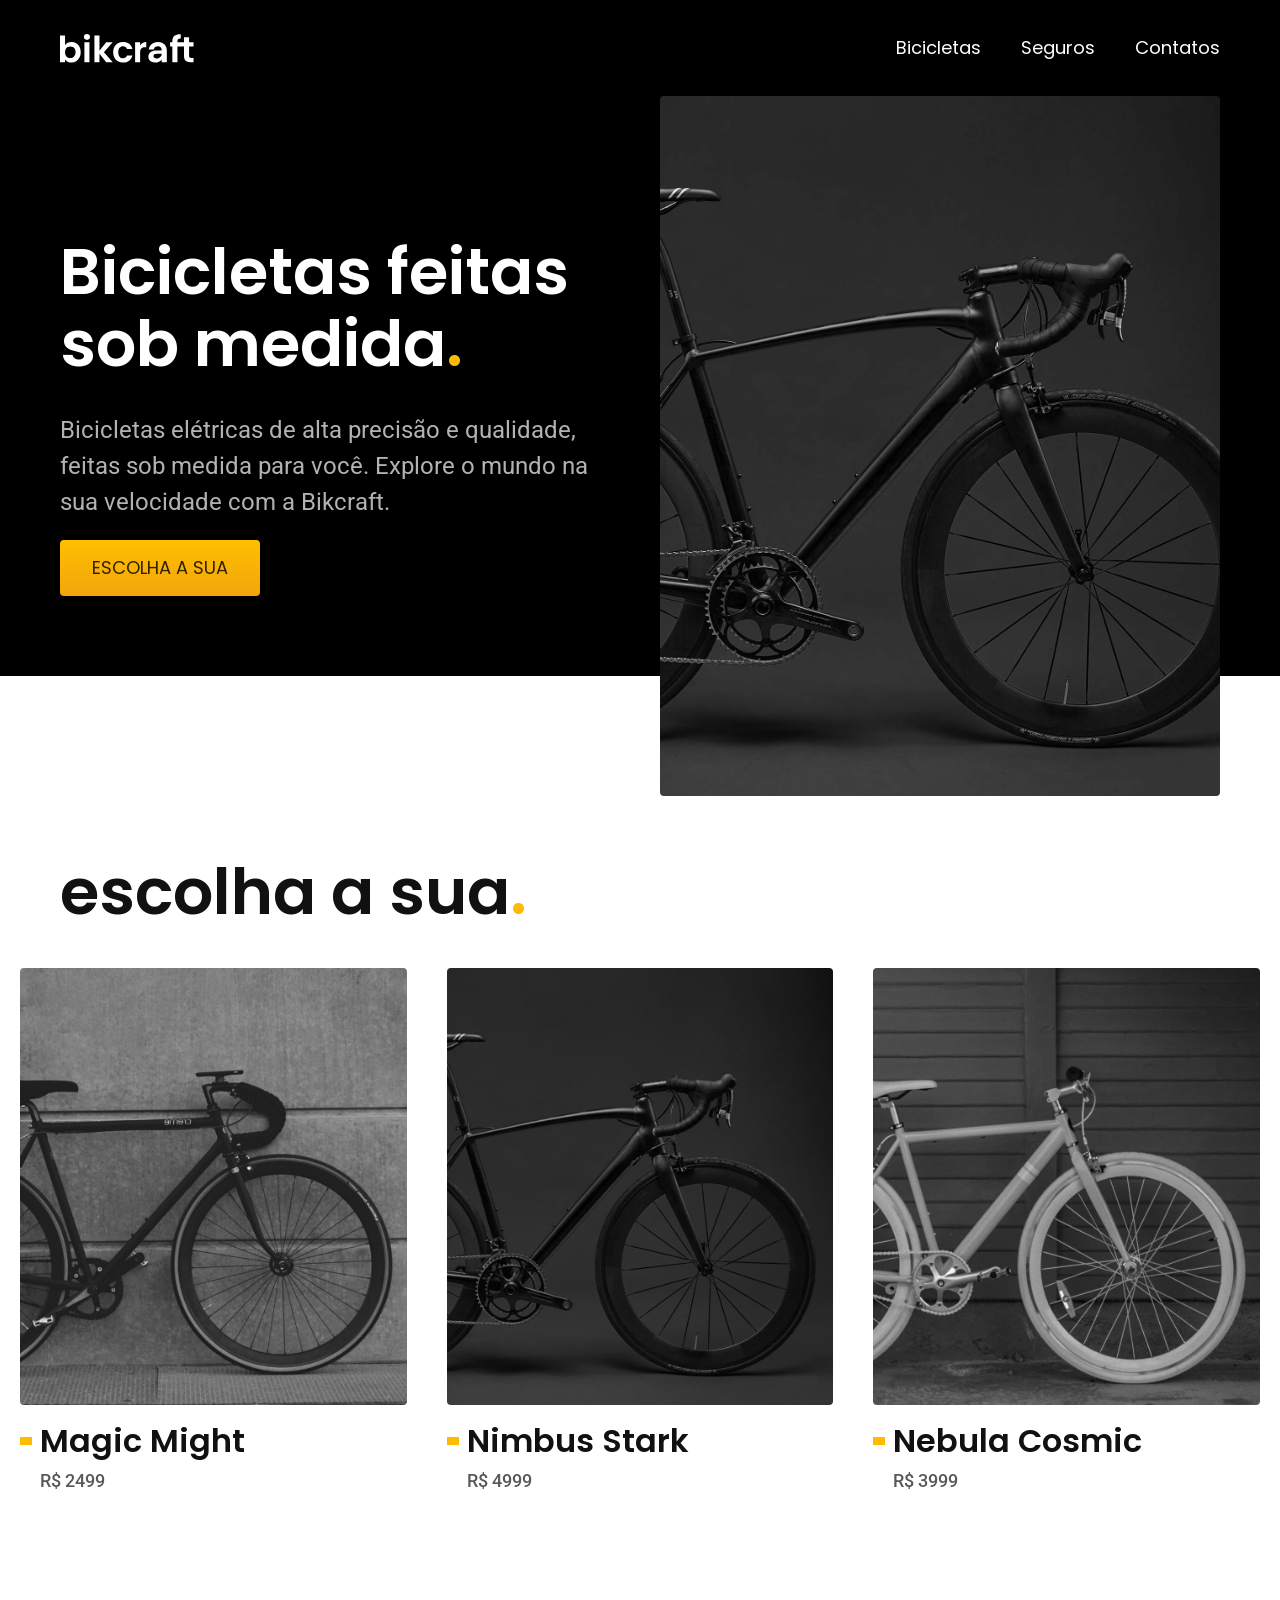
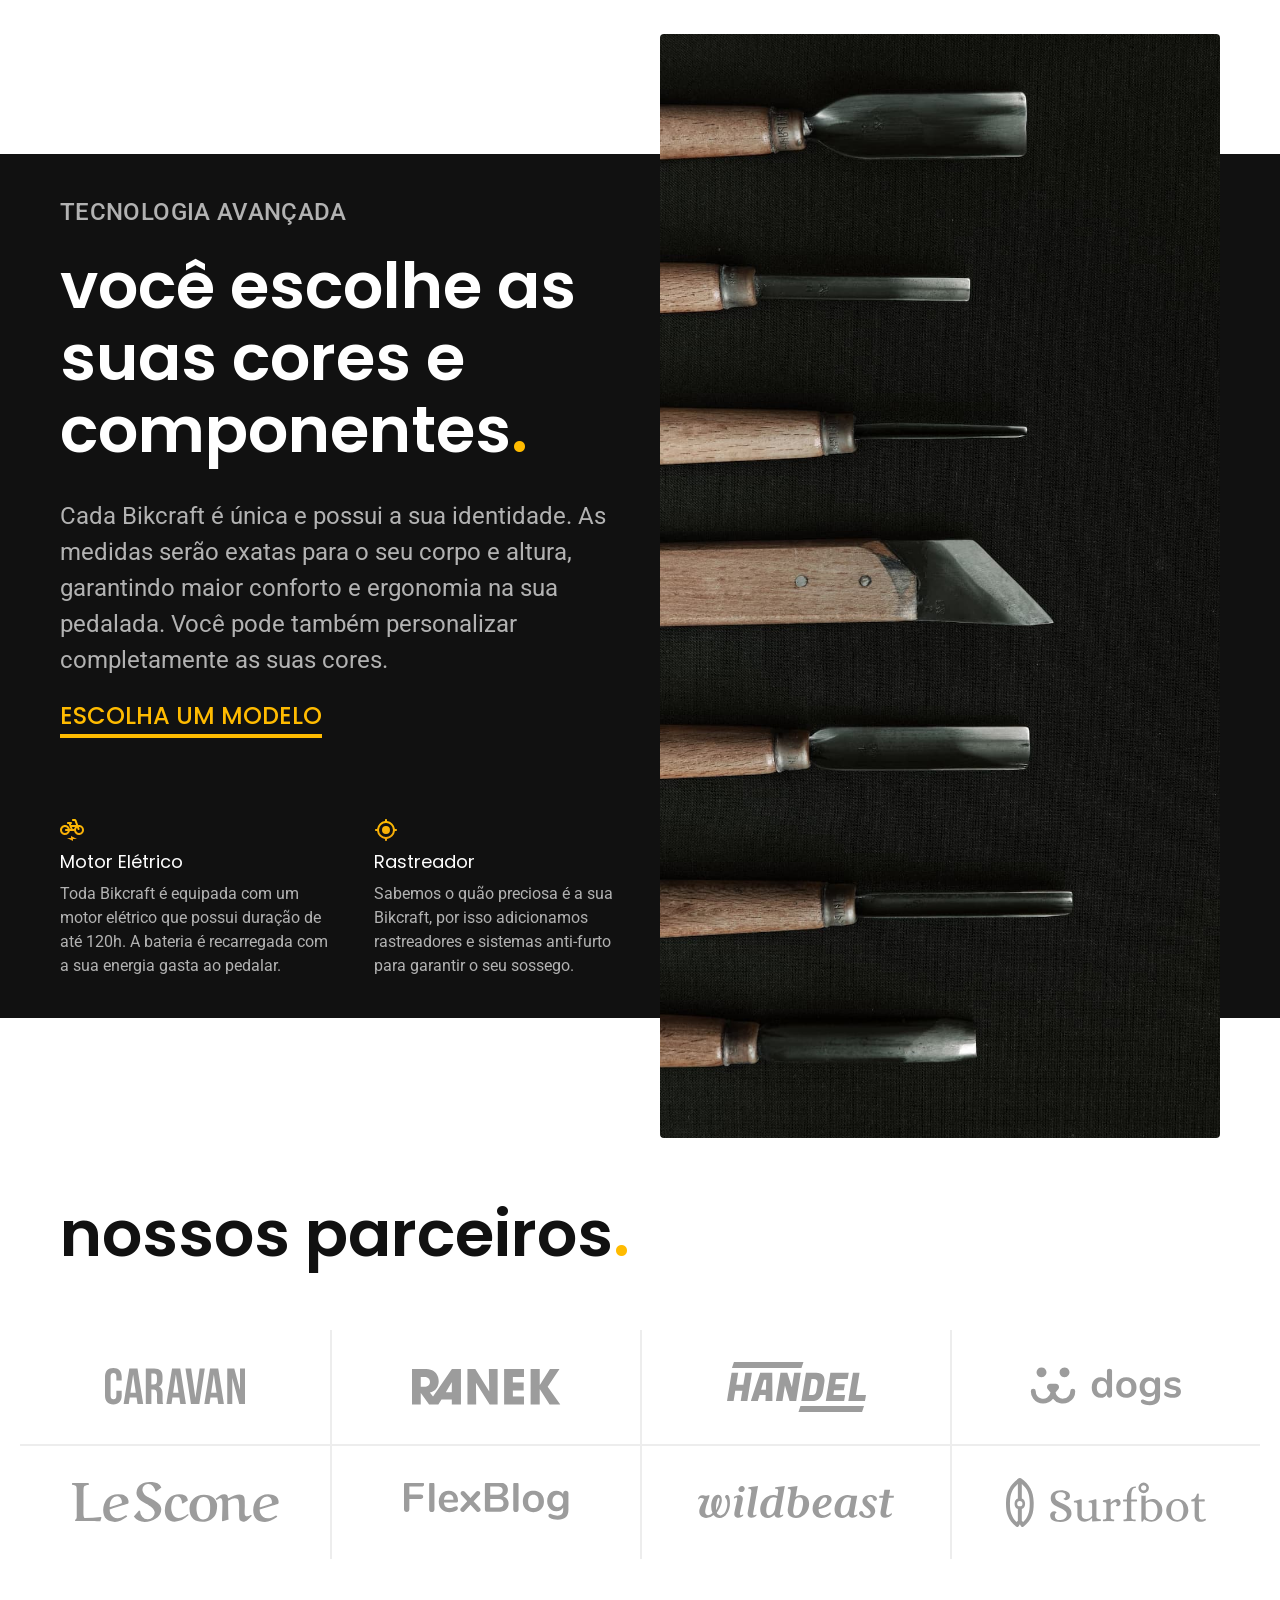
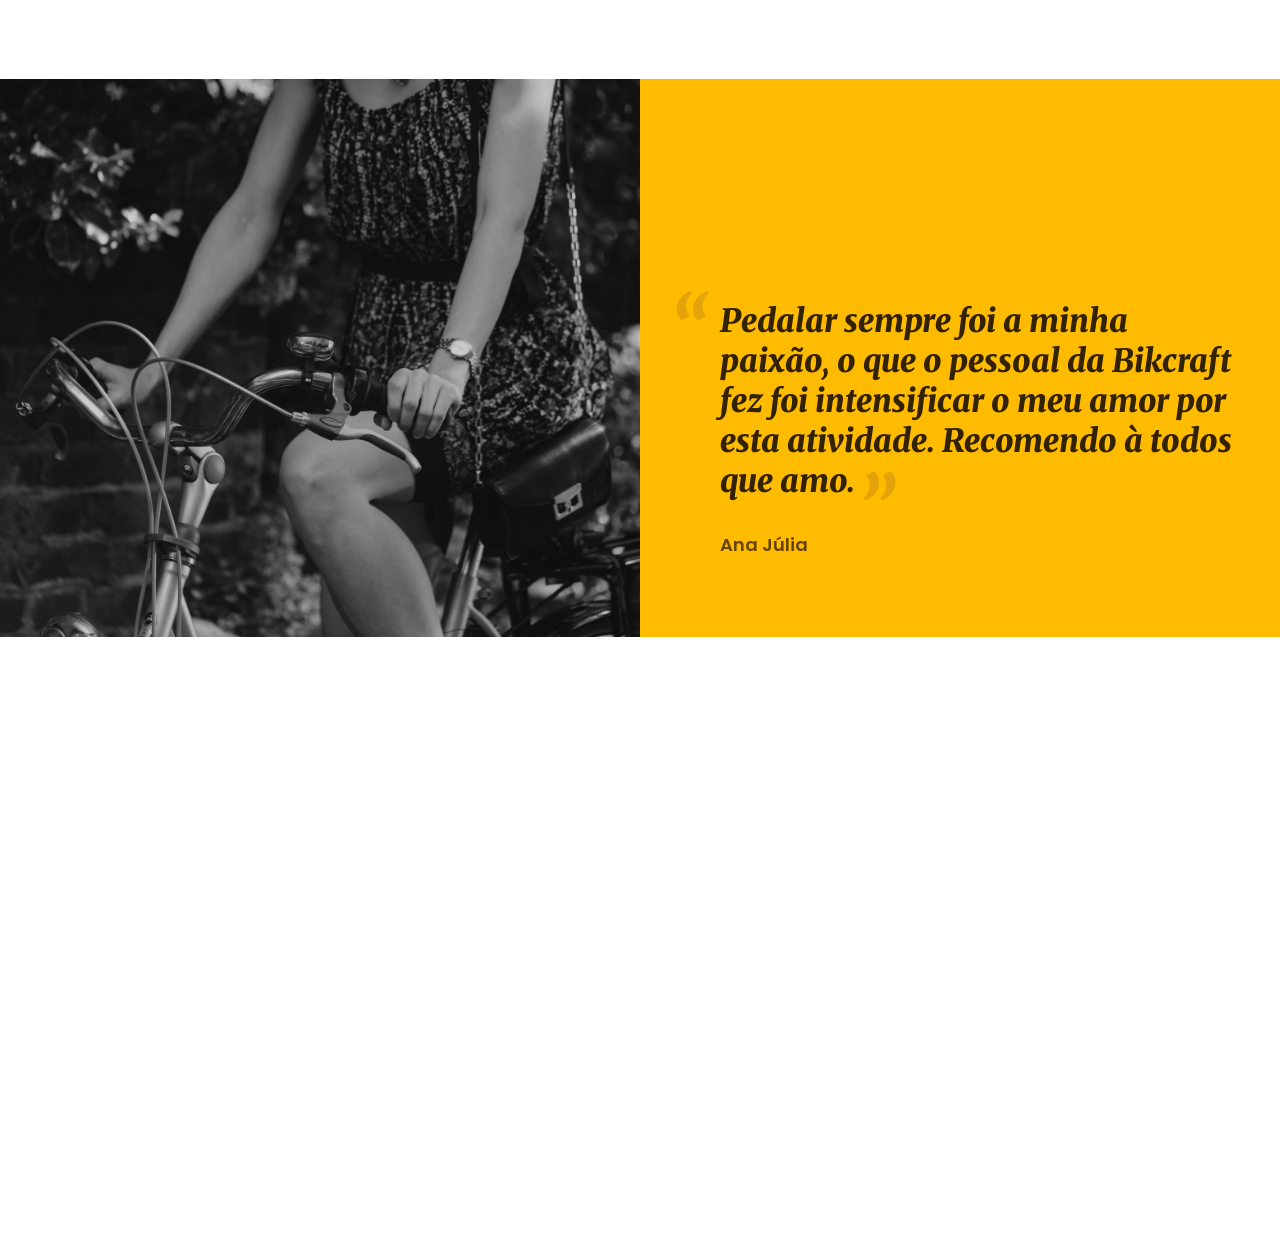
==== index.html @ 9d833759 "section-e-depoimento" ====
<!DOCTYPE html>
<html lang="pt-br">

<head>
  <meta charset="UTF-8">
  <meta name="viewport" content="width=device-width, initial-scale=1.0">

  <title>Bikcraft - Bicicletas Elétricas</title>
  <meta name="description" content="Bicicletas elétricas de alta precisão e qualidade, feitas sob medida para você. Explore o mundo na sua velocidade com a Bikcraft.">

  <link rel="stylesheet" href="./css/style.css">

  <link rel="preconnect" href="https://fonts.googleapis.com">
  <link rel="preconnect" href="https://fonts.gstatic.com" crossorigin>
  <link href="https://fonts.googleapis.com/css2?family=Merriweather:ital,wght@1,900&family=Poppins:wght@400;600&family=Roboto:ital,wdth,wght@0,75..100,100..900;1,75..100,100..900&display=swap" rel="stylesheet">
</head>

<body>
  <header class="header-bg">
    <div class="header container">
      <a href="./">
        <img src="./img/bikcraft.svg" alt="Bikcraft">
      </a>
      <nav aria-label="primaria">
        <ul class="header-menu font-1-m cor-0">
          <li><a href="./bicicletas.html">Bicicletas</a></li>
          <li><a href="./seguros.html">Seguros</a></li>
          <li><a href="./contato.html">Contatos</a></li>
        </ul>
      </nav>
    </div>
  </header>

  <main class="introducao-bg">
    <div class="introducao container">
      <div class="introducao-conteudo">
        <h1 class="font-1-xxl cor-0">Bicicletas feitas sob medida<span class="cor-p1">.</span></h1>
        <p class="font-2-l cor-5">Bicicletas elétricas de alta precisão e qualidade, feitas sob medida para você. Explore o mundo na sua velocidade com a Bikcraft.</p>
        <a class="botao" href="./bicicletas.html">Escolha a sua</a>
      </div>
      <div>
        <img src="./img/fotos/introducao.jpg" alt="Bicileta elétrica preta.">
      </div>
    </div>
  </main>

  <article class="bicicletas-lista">
    <h2 class="container font-1-xxl">escolha a sua<span class="cor-p1">.</span></h2>
    <ul>
      <li>
        <a href="./bicicletas/magic.html">
          <img src="./img/bicicletas/magic-home.jpg" alt="Bicicleta preta">
          <h3 class="font-1-xl">Magic Might</h3>
          <span class="font-2-m cor-8">R$ 2499</span>
        </a>
      </li>
      <li>
        <a href="./bicicletas/nimbus.html">
          <img src="./img/bicicletas/nimbus-home.jpg" alt="Bicicleta preta">
          <h3 class="font-1-xl">Nimbus Stark</h3>
          <span class="font-2-m cor-8">R$ 4999</span>
        </a>
      </li>
      <li>
        <a href="./bicicletas/nubula.html">
          <img src="./img/bicicletas/nebula-home.jpg" alt="Bicicleta branca">
          <h3 class="font-1-xl">Nebula Cosmic</h3>
          <span class="font-2-m cor-8">R$ 3999</span>
        </a>
      </li>
    </ul>
  </article>

  <article class="tecnologia-bg">
    <div class="tecnologia container">
      <div class="tecnologia-conteudo">
        <span class="font-2-l-b cor-5">Tecnologia Avançada</span>
        <h2 class="font-1-xxl cor-0">você escolhe as suas cores e componentes<span class="cor-p1">.</span></h2>
        <p class="font-2-l cor-5">Cada Bikcraft é única e possui a sua identidade. As medidas serão exatas para o seu corpo e altura, garantindo maior conforto e ergonomia na sua pedalada. Você pode também personalizar completamente as suas cores.</p>
        <a class="link" href="./bicicletas.html">Escolha um modelo</a>
        <div class="tecnologia-vantagens">
          <div>
            <img src="./img/icones/eletrica.svg" alt="">
            <h3 class="font-1-m cor-0">Motor Elétrico</h3>
            <p class="font-2-s cor-5">Toda Bikcraft é equipada com um motor elétrico que possui duração de até 120h. A bateria é recarregada com a sua energia gasta ao pedalar.</p>
          </div>
          <div>
            <img src="./img/icones/rastreador.svg" alt="">
            <h3 class="font-1-m cor-0">Rastreador</h3>
            <p class="font-2-s cor-5">Sabemos o quão preciosa é a sua Bikcraft, por isso adicionamos rastreadores e sistemas anti-furto para garantir o seu sossego.</p>
          </div>
        </div>
      </div>
      <div class="tecnologia-imagem">
        <img src="./img/fotos/tecnologia.jpg" alt="">
      </div>
    </div>
  </article>

  <section class="parceiros" aria-label="Nossos Parceiros">
    <h2 class="container font-1-xxl">nossos parceiros<span class="cor-p1">.</span></h2>
    <ul>
      <li><img src="./img/parceiros/caravan.svg" alt="caravan"></li>
      <li><img src="./img/parceiros/ranek.svg" alt="ranek"></li>
      <li><img src="./img/parceiros/handel.svg" alt="handel.svg"></li>
      <li><img src="./img/parceiros/dogs.svg" alt="dogs.svg"></li>
      <li><img src="./img/parceiros/lescone.svg" alt="lescone.svg"></li>
      <li><img src="./img/parceiros/flexblog.svg" alt="flexblog.svg"></li>
      <li><img src="./img/parceiros/wildbeast.svg" alt="wildbeast.svg"></li>
      <li><img src="./img/parceiros/surfbot.svg" alt="surfbot.svg"></li>
    </ul>
  </section>

  <section class="depoimento" aria-label="Depoimento">
    <div>
      <img src="./img/fotos/depoimento.jpg" alt="Pessoa pedalando uma bicicleta Bikcraft">
    </div>
    <div class="depoimento-conteudo">
      <blockquote class="font-1-xl cor-p5">
        <p>Pedalar sempre foi a minha paixão, o que o pessoal da Bikcraft fez foi intensificar o meu amor por esta atividade. Recomendo à todos que amo.</p>
      </blockquote>
      <span class="font-1-m-b cor-p4">Ana Júlia</span>
    </div>
  </section>
</body>

</html>
---- css/style.css ----
@import "./global/global.css";
@import "./utilidades/tipografia.css";
@import "./utilidades/cores.css";

@import "./global/header.css";

/* Utilidades */
@import "./utilidades/componentes.css";

/* Home */
@import "./home/introducao.css";
@import "./home/tecnologia.css";
@import "./home/parceiros.css";
@import "./home/depoimentos.css";

/* Bicicletas */
@import "./bicicletas/bicicletas-lista.css";
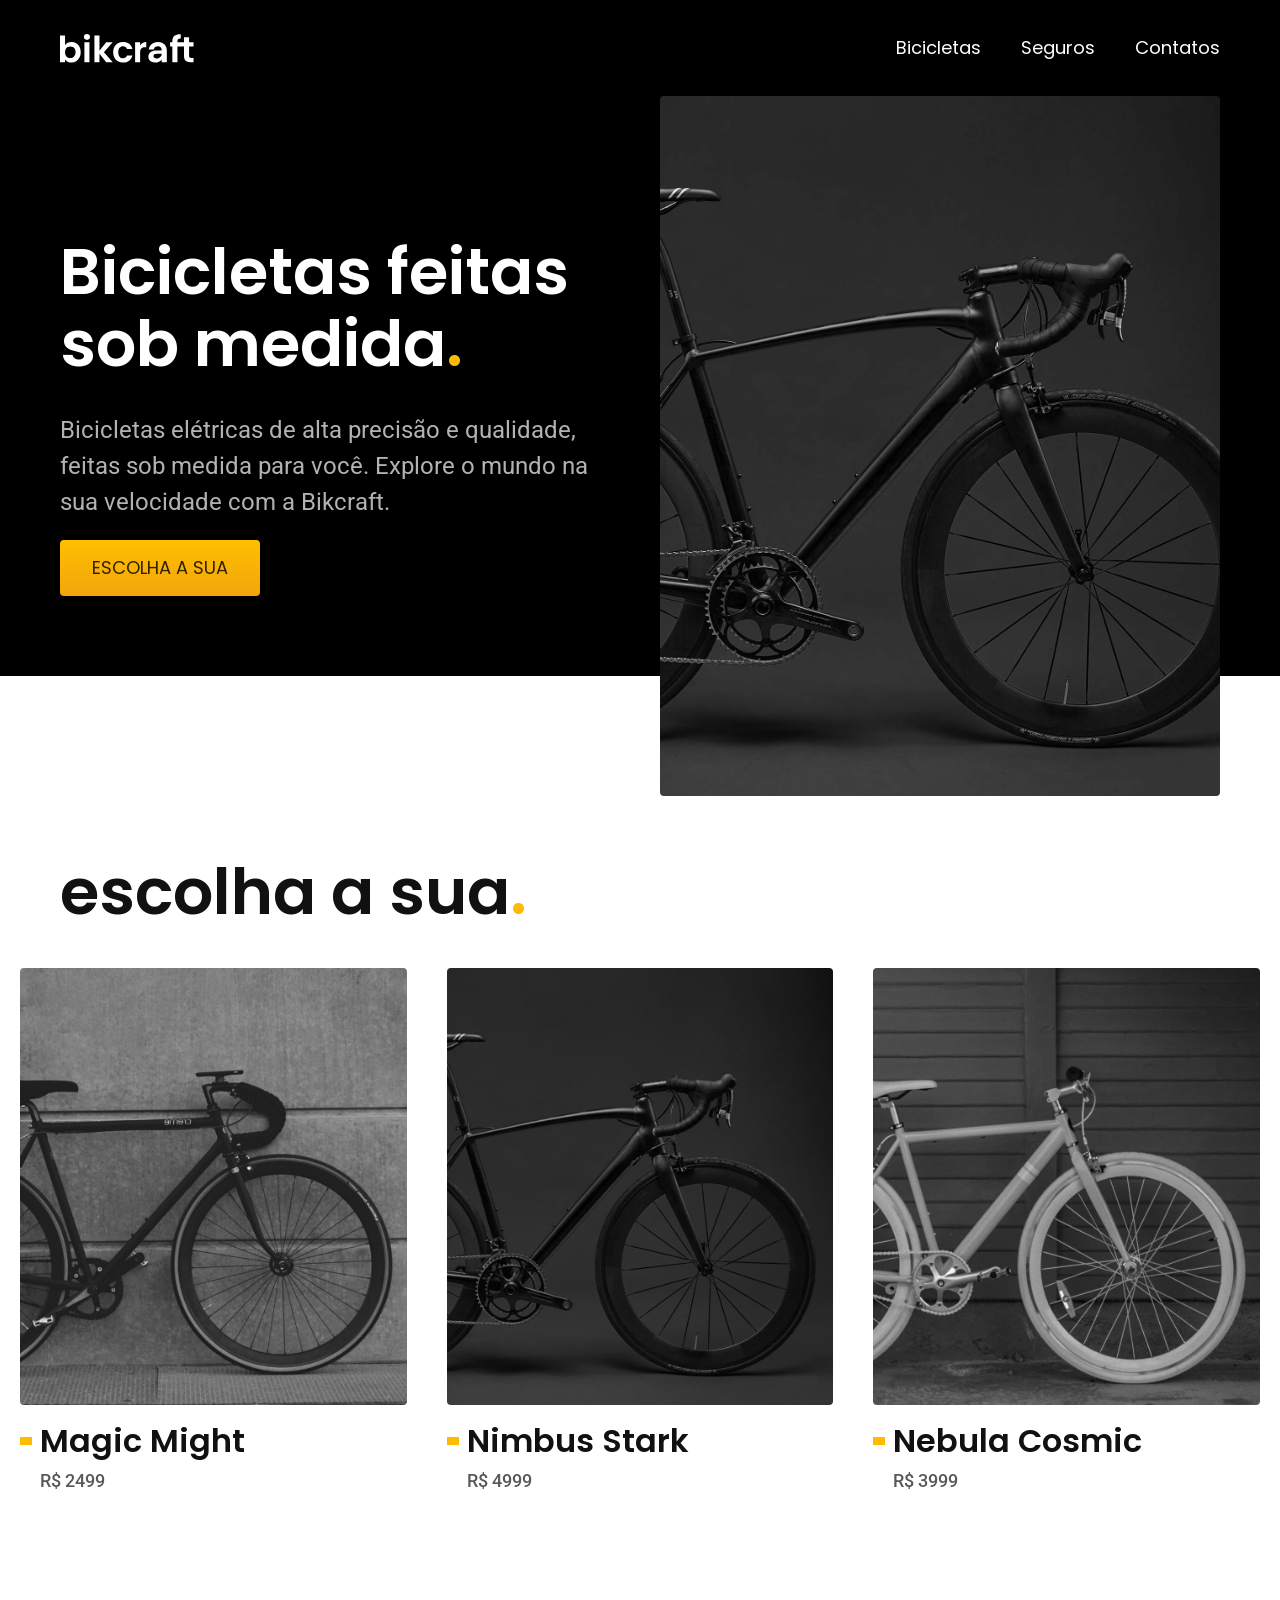
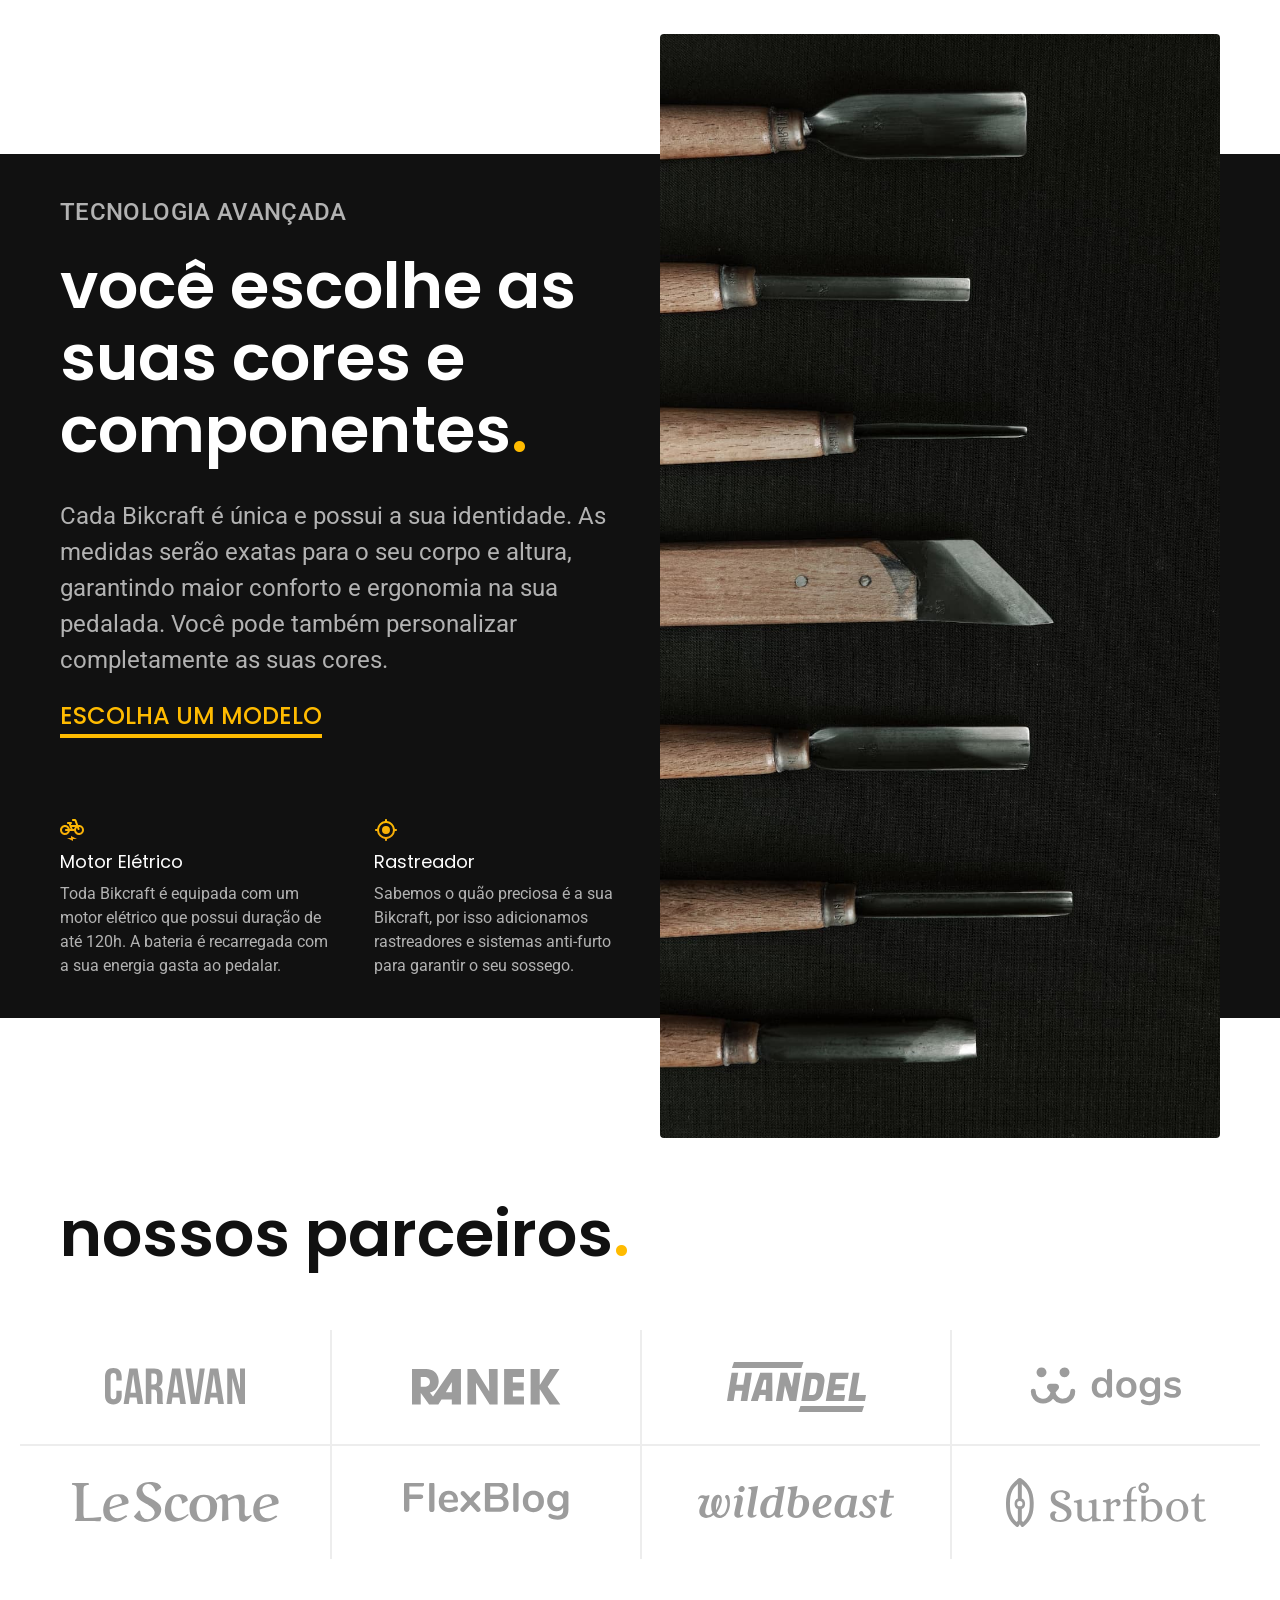
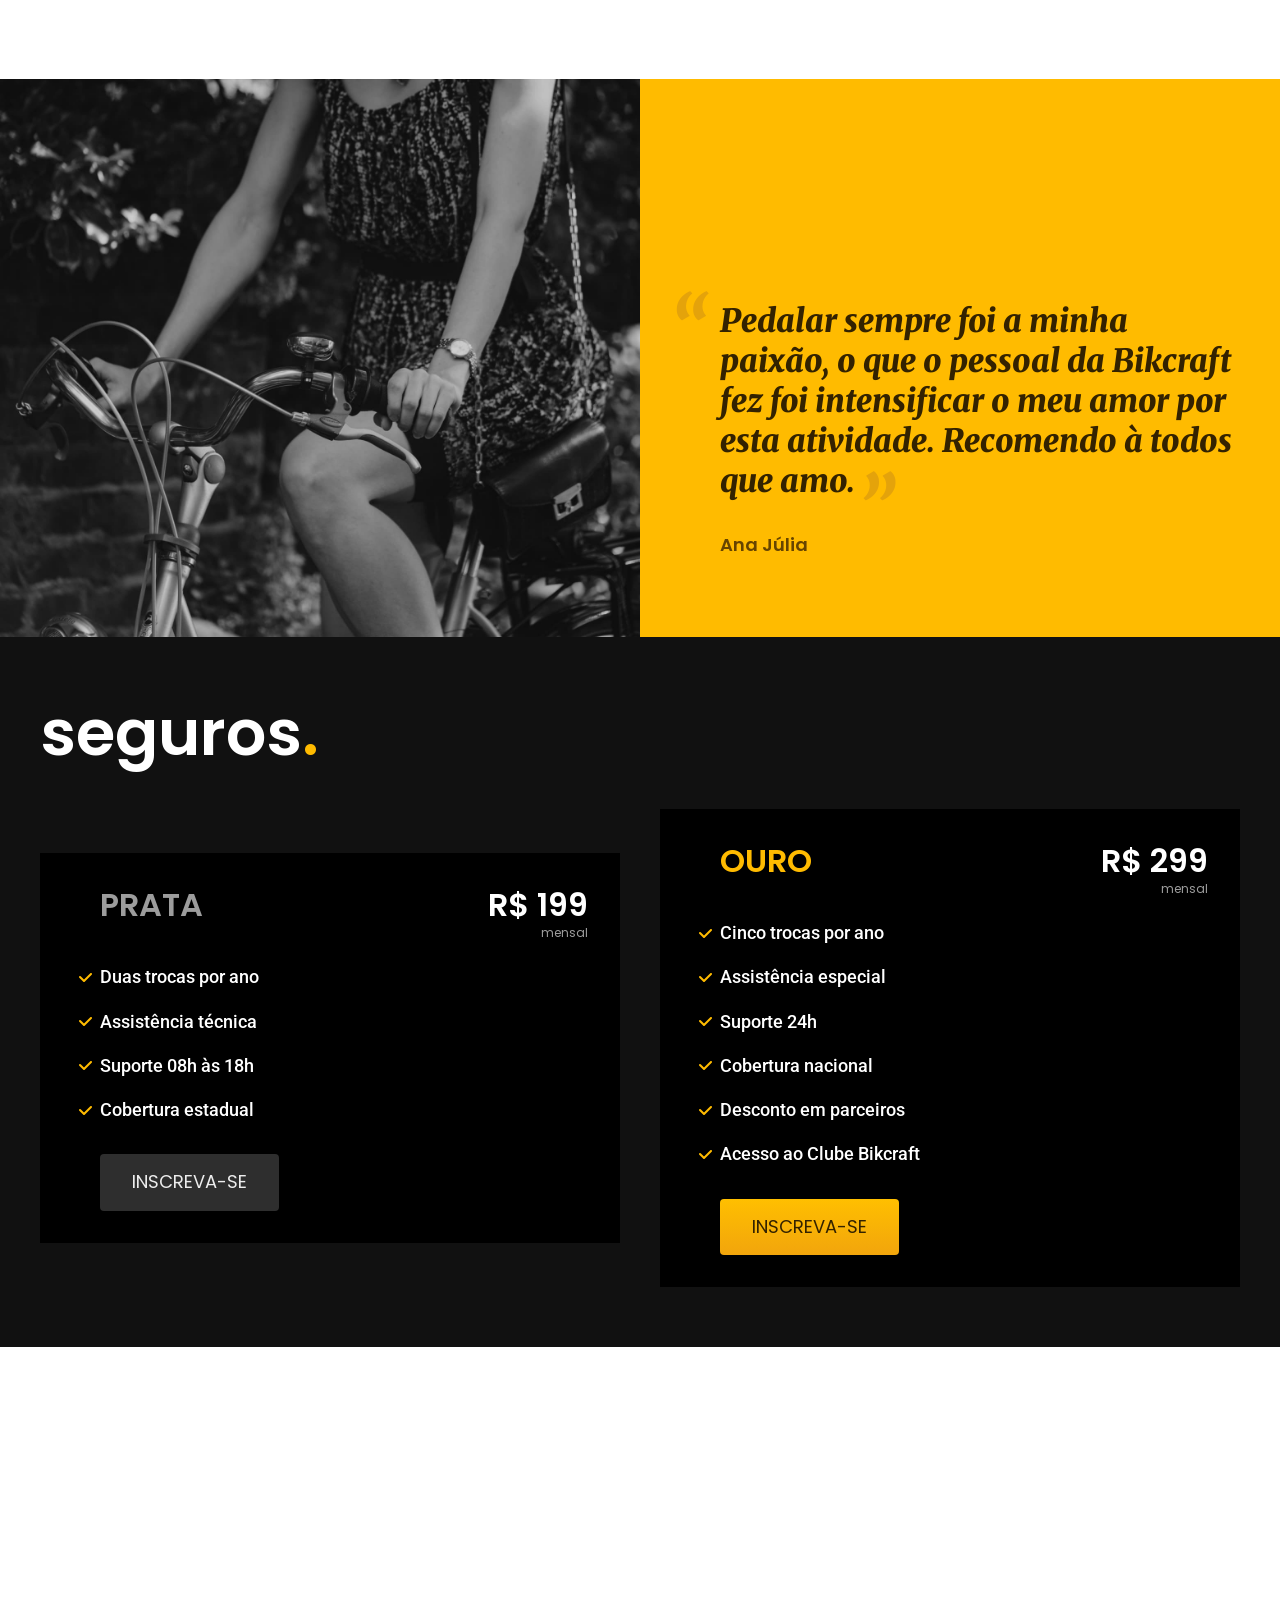
==== commit 914f1a7b: "article-e-seguros" ====
--- a/index.html
+++ b/index.html
@@ -122,6 +122,37 @@
       <span class="font-1-m-b cor-p4">Ana Júlia</span>
     </div>
   </section>
+
+  <article class="seguros-bg">
+    <div class="seguros container">
+      <h2 class="font-1-xxl cor-0">seguros<span class="cor-p1">.</span></h2>
+      <div class="seguros-item">
+        <h3 class="font-1-xl cor-6">PRATA</h3>
+        <span class="font-1-xl cor-0">R$ 199 <span class="font-1-xs cor-6">mensal</span></span>
+        <ul class="font-2-m cor-0">
+          <li>Duas trocas por ano</li>
+          <li>Assistência técnica</li>
+          <li>Suporte 08h às 18h</li>
+          <li>Cobertura estadual</li>
+        </ul>
+        <a class="botao secundario" href="./orcamento.html">Inscreva-se</a>
+      </div>
+
+      <div class="seguros-item">
+        <h3 class="font-1-xl cor-p1">OURO</h3>
+        <span class="font-1-xl cor-0">R$ 299 <span class="font-1-xs cor-6">mensal</span></span>
+        <ul class="font-2-m cor-0">
+          <li>Cinco trocas por ano</li>
+          <li>Assistência especial</li>
+          <li>Suporte 24h</li>
+          <li>Cobertura nacional</li>
+          <li>Desconto em parceiros</li>
+          <li>Acesso ao Clube Bikcraft</li>
+        </ul>
+        <a class="botao" href="./orcamento.html">Inscreva-se</a>
+      </div>
+    </div>
+  </article>
 </body>
 
 </html>
--- a/css/style.css
+++ b/css/style.css
@@ -15,3 +15,6 @@
 
 /* Bicicletas */
 @import "./bicicletas/bicicletas-lista.css";
+
+/* Seguros */
+@import "./seguros/seguros.css";
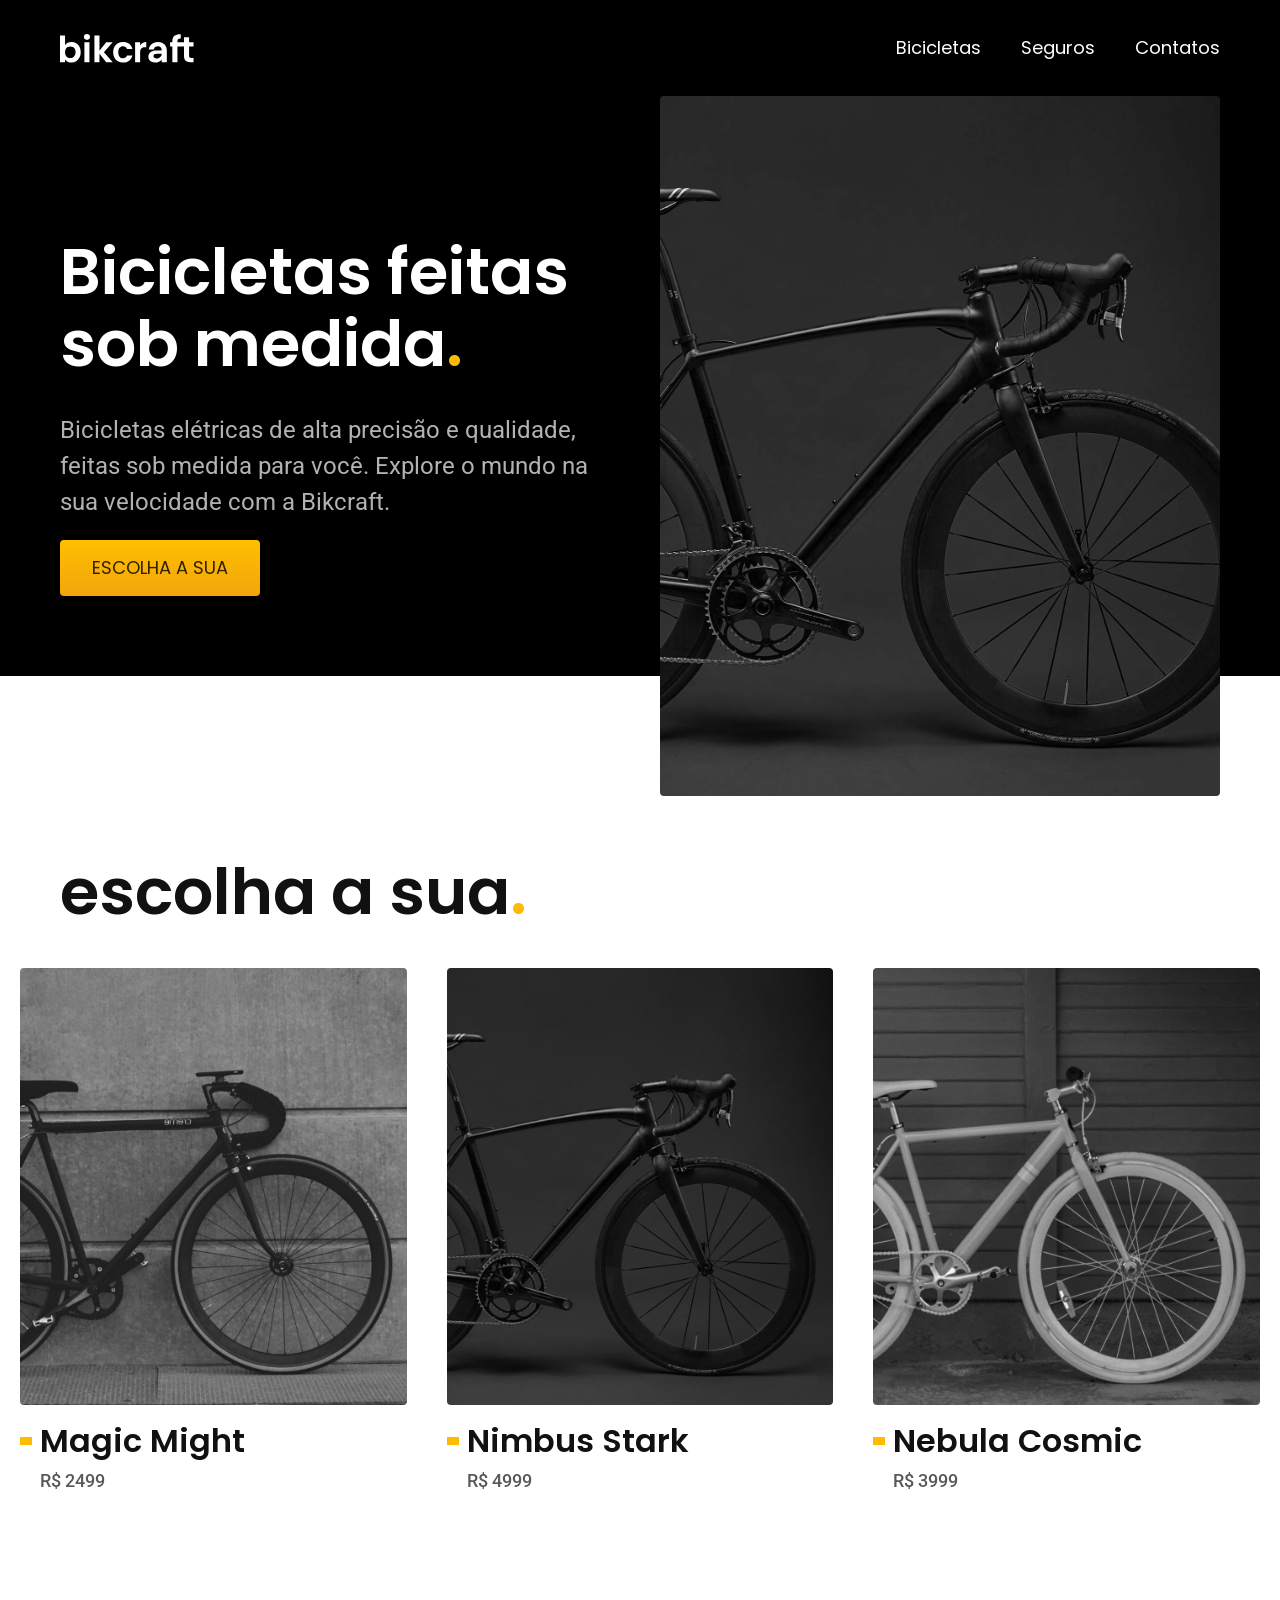
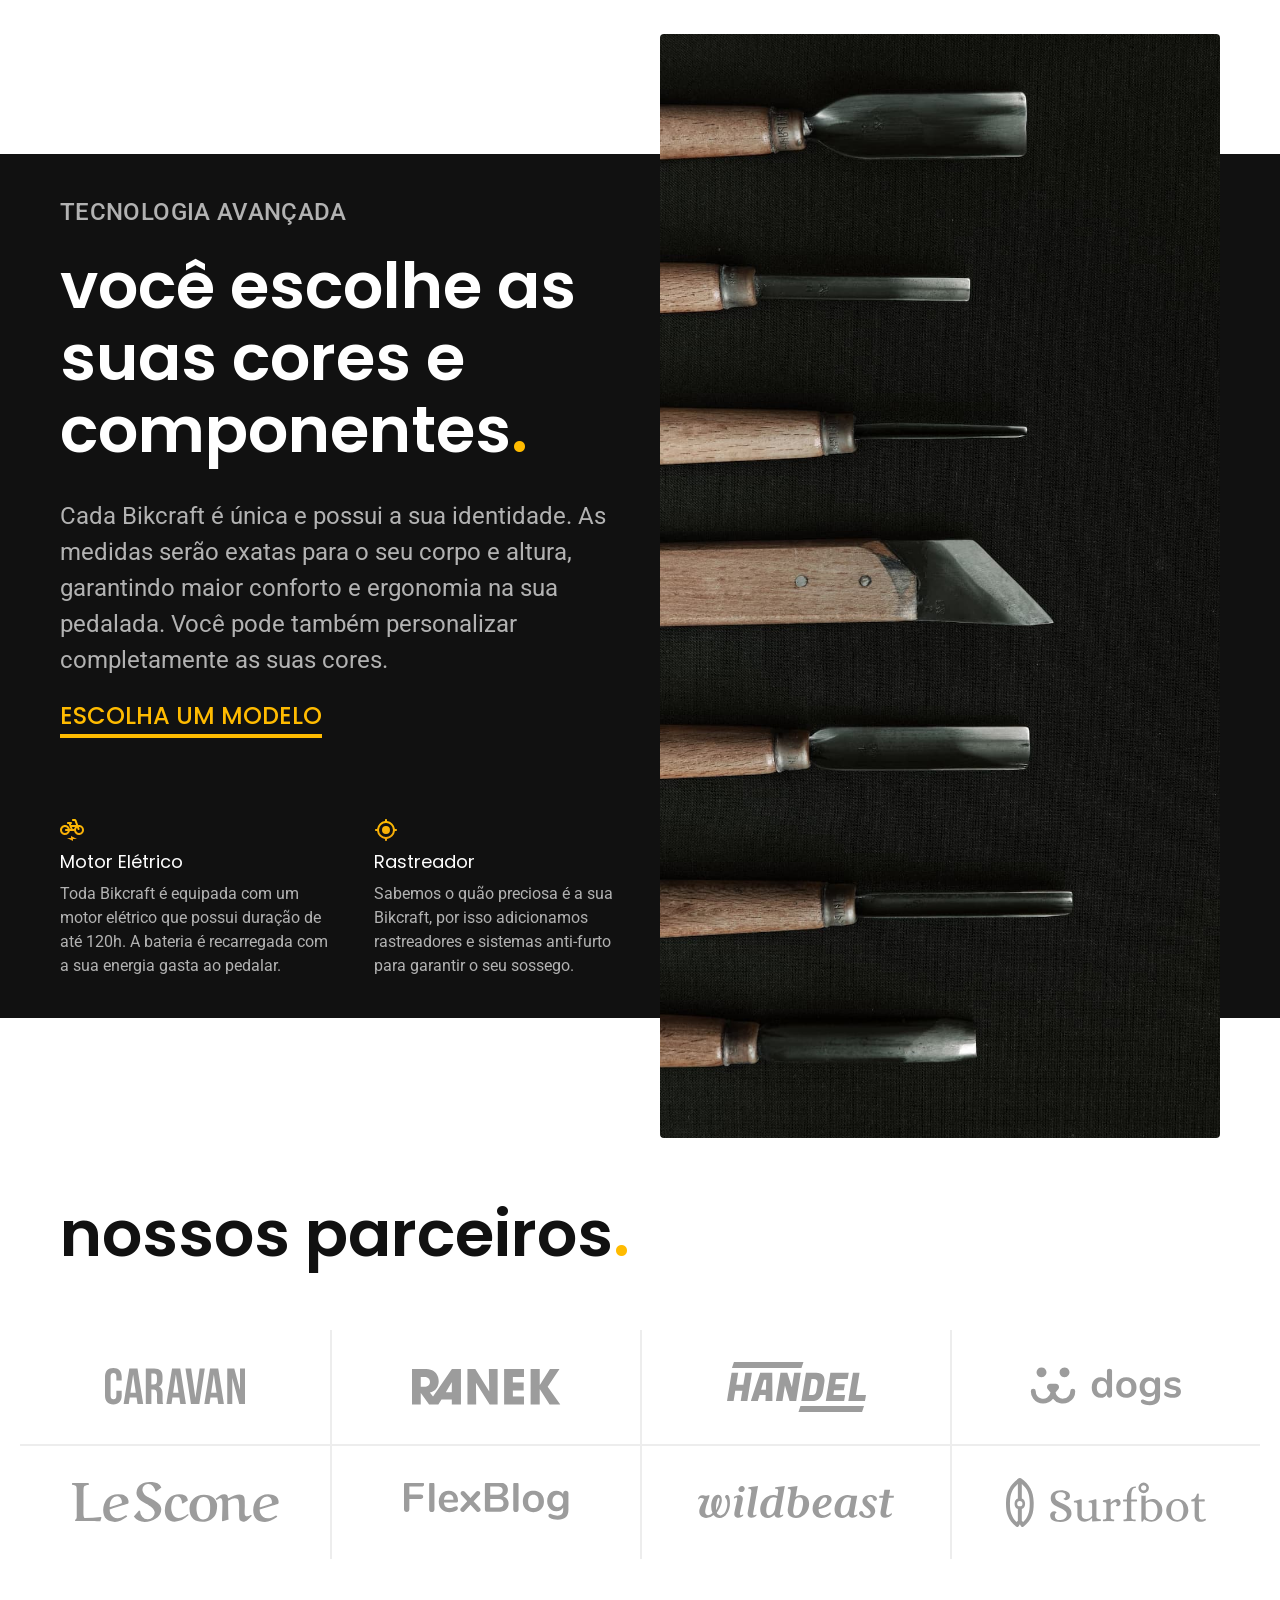
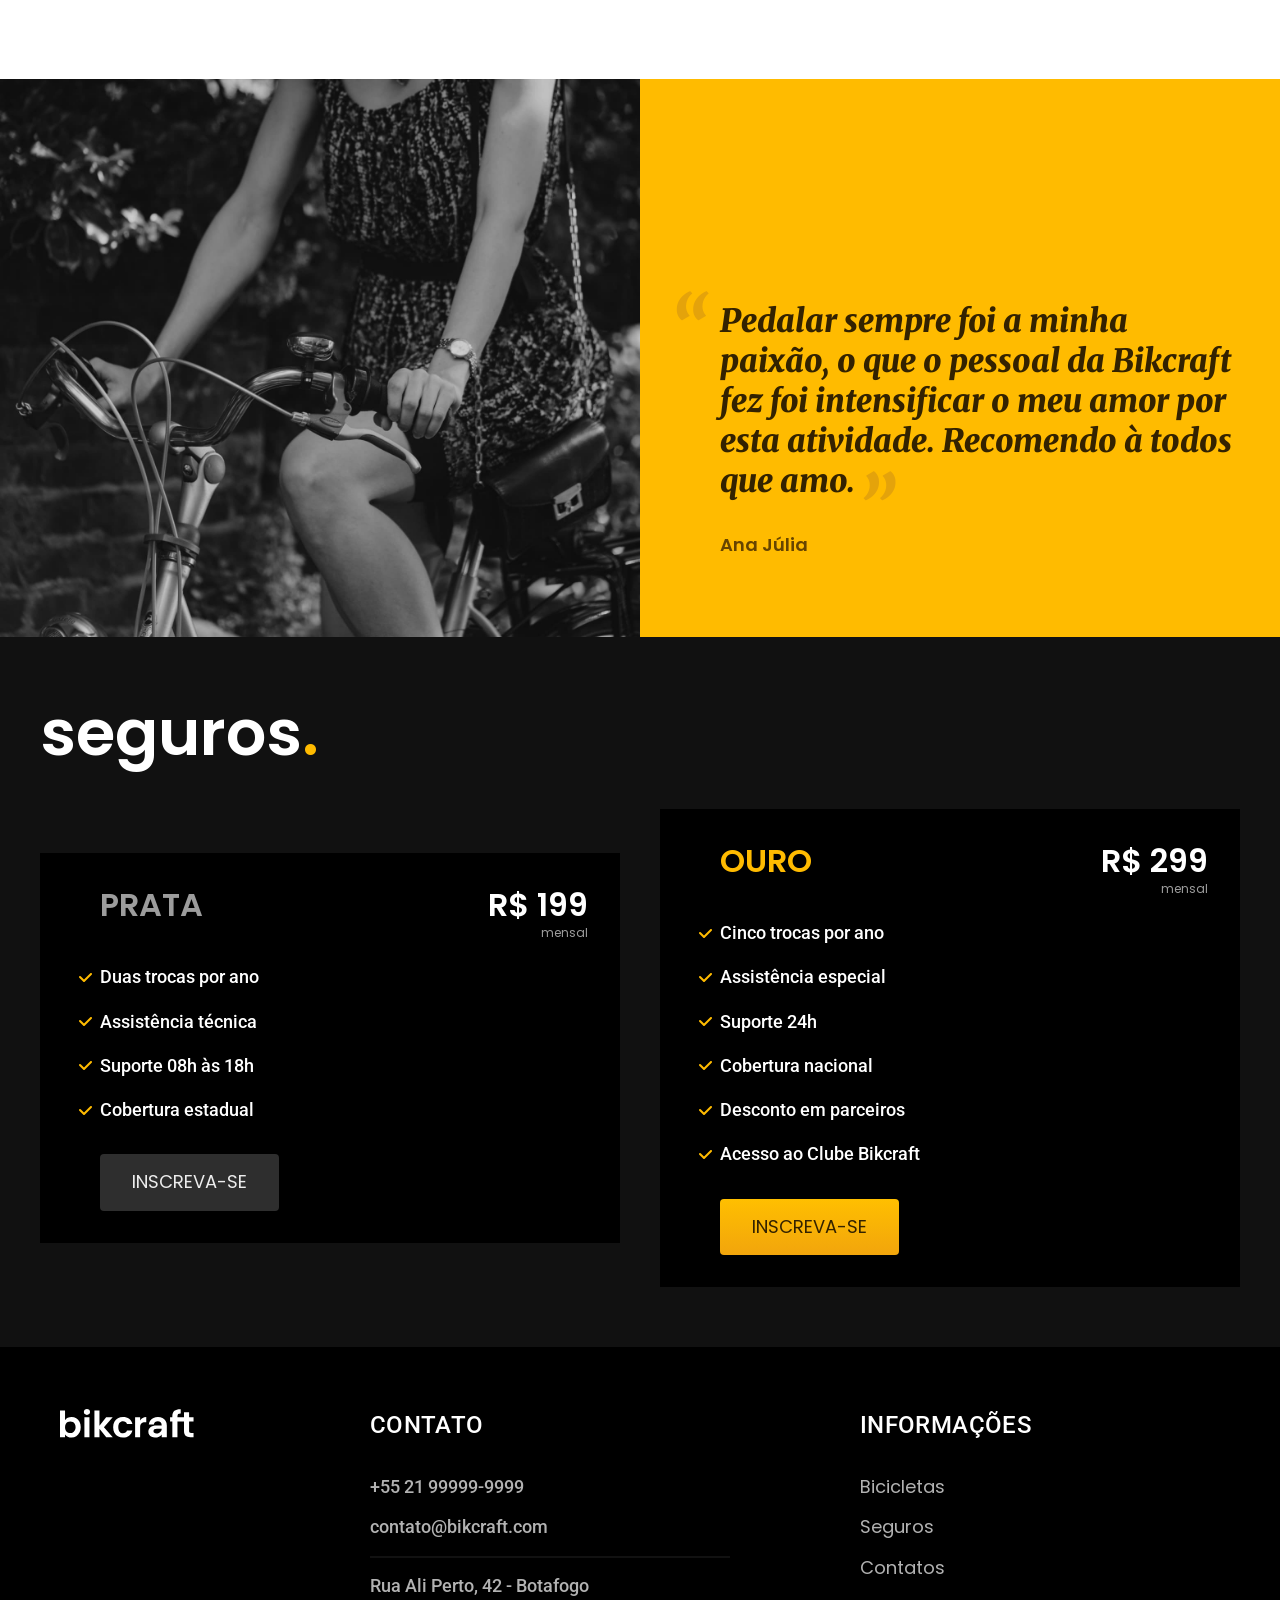
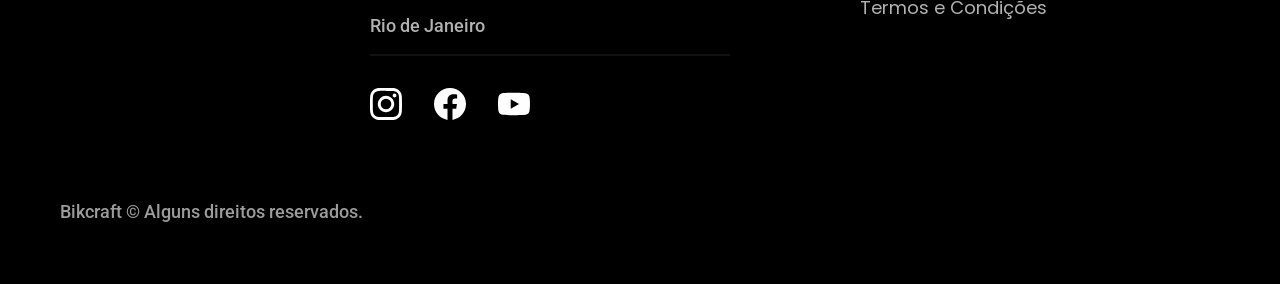
==== commit 2d712eff: "footer" ====
--- a/index.html
+++ b/index.html
@@ -153,6 +153,44 @@
       </div>
     </div>
   </article>
+
+  <footer class="footer-bg">
+    <div class="footer container">
+      <img src="./img/bikcraft.svg" alt="Bikcraft">
+      <div class="footer-contato">
+        <h3 class="font-2-l-b cor-0">Contato</h3>
+        <ul class="font-2-m cor-5">
+          <li><a href="tel:+5521999999999">+55 21 99999-9999</a></li>
+          <li><a href="mailto:contato@bikcraft.com">contato@bikcraft.com</a></li>
+          <li>Rua Ali Perto, 42 - Botafogo</li>
+          <li>Rio de Janeiro</li>
+        </ul>
+        <div class="footer-redes">
+          <a href="./">
+            <img src="./img/redes/instagram.svg" alt="Instagram">
+          </a>
+          <a href="./">
+            <img src="./img/redes/facebook.svg" alt="Facebook">
+          </a>
+          <a href="./">
+            <img src="./img/redes/youtube.svg" alt="Youtube">
+          </a>
+        </div>
+      </div>
+      <div class="footer-informacoes">
+        <h3 class="font-2-l-b cor-0">Informações</h3>
+        <nav>
+          <ul class="font-1-m cor-5">
+            <li><a href="./bicicletas.html">Bicicletas</a></li>
+            <li><a href="./seguros.html">Seguros</a></li>
+            <li><a href="./contato.html">Contatos</a></li>
+            <li><a href="./termos.html">Termos e Condições</a></li>
+          </ul>
+        </nav>
+      </div>
+      <p class="footer-copy font-2-m cor-6">Bikcraft © Alguns direitos reservados.</p>
+    </div>
+  </footer>
 </body>
 
 </html>
--- a/css/style.css
+++ b/css/style.css
@@ -3,6 +3,7 @@
 @import "./utilidades/cores.css";
 
 @import "./global/header.css";
+@import "./global/footer.css";
 
 /* Utilidades */
 @import "./utilidades/componentes.css";
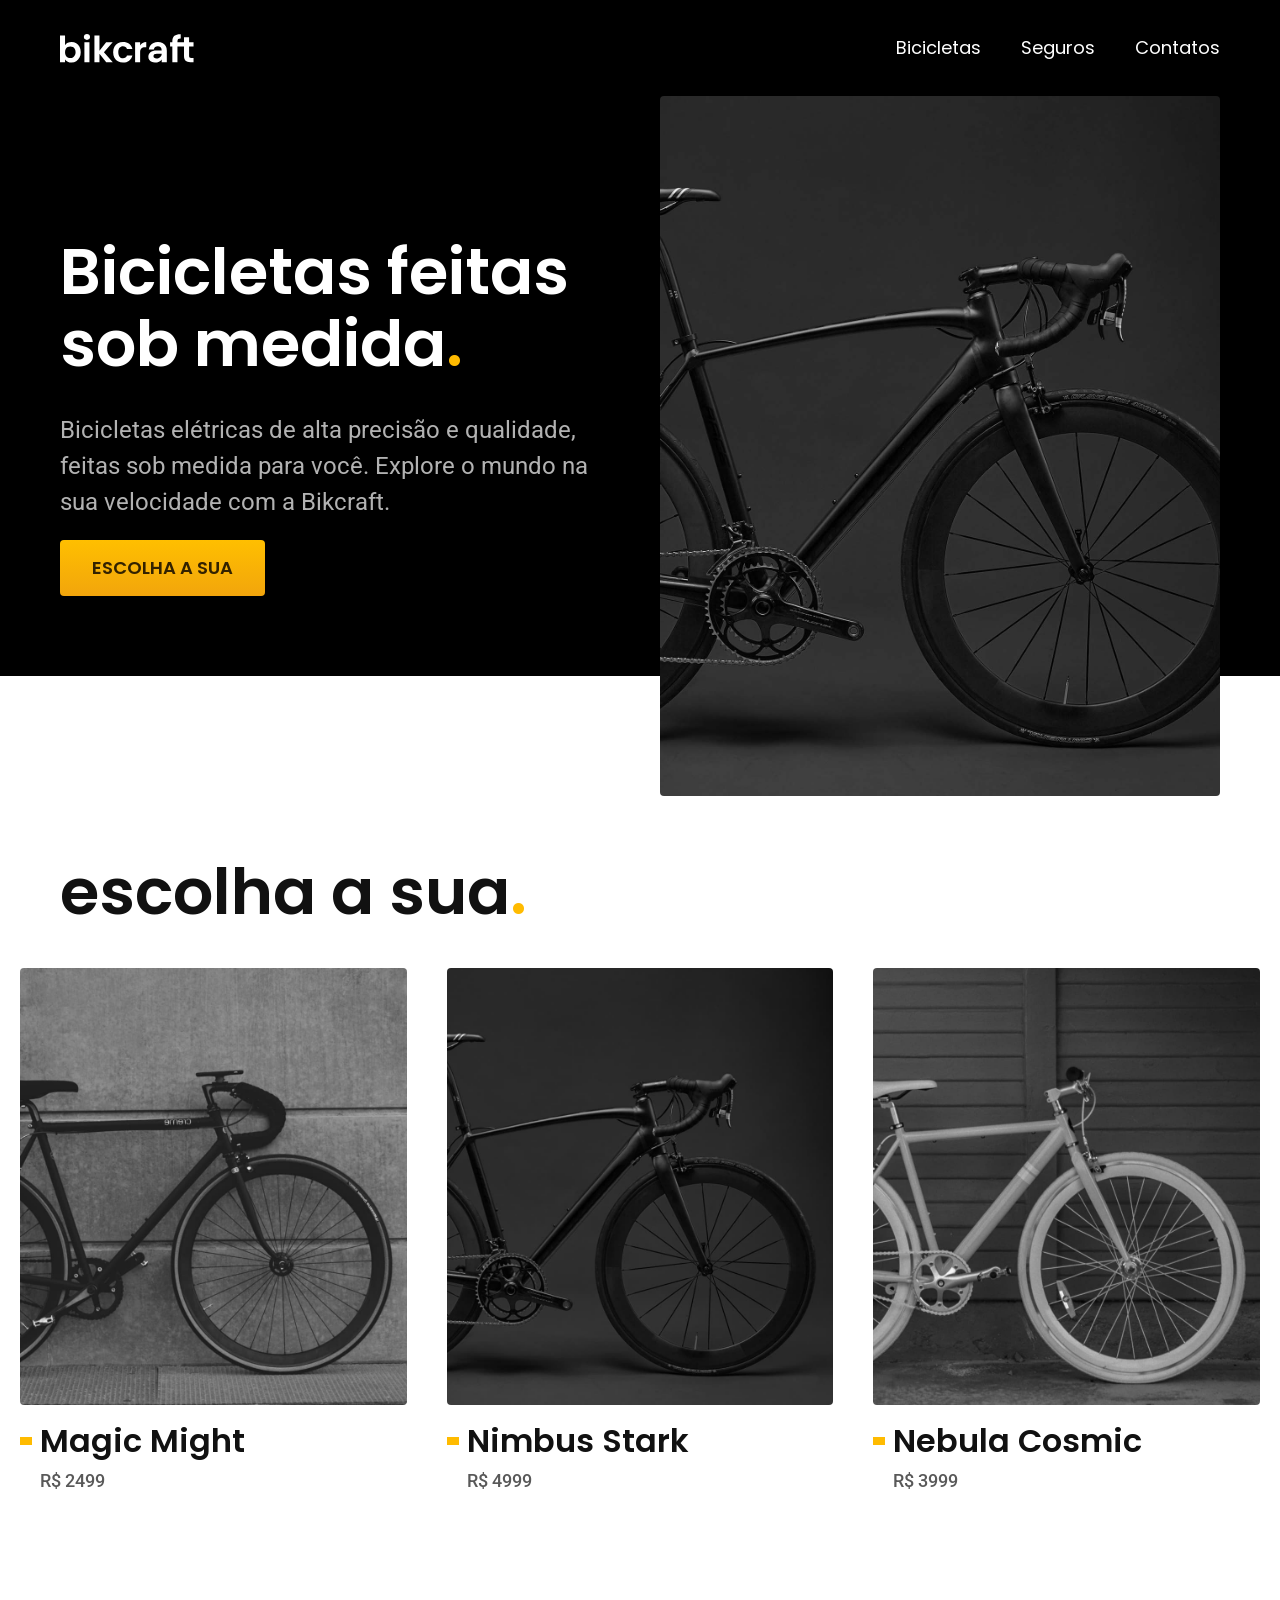
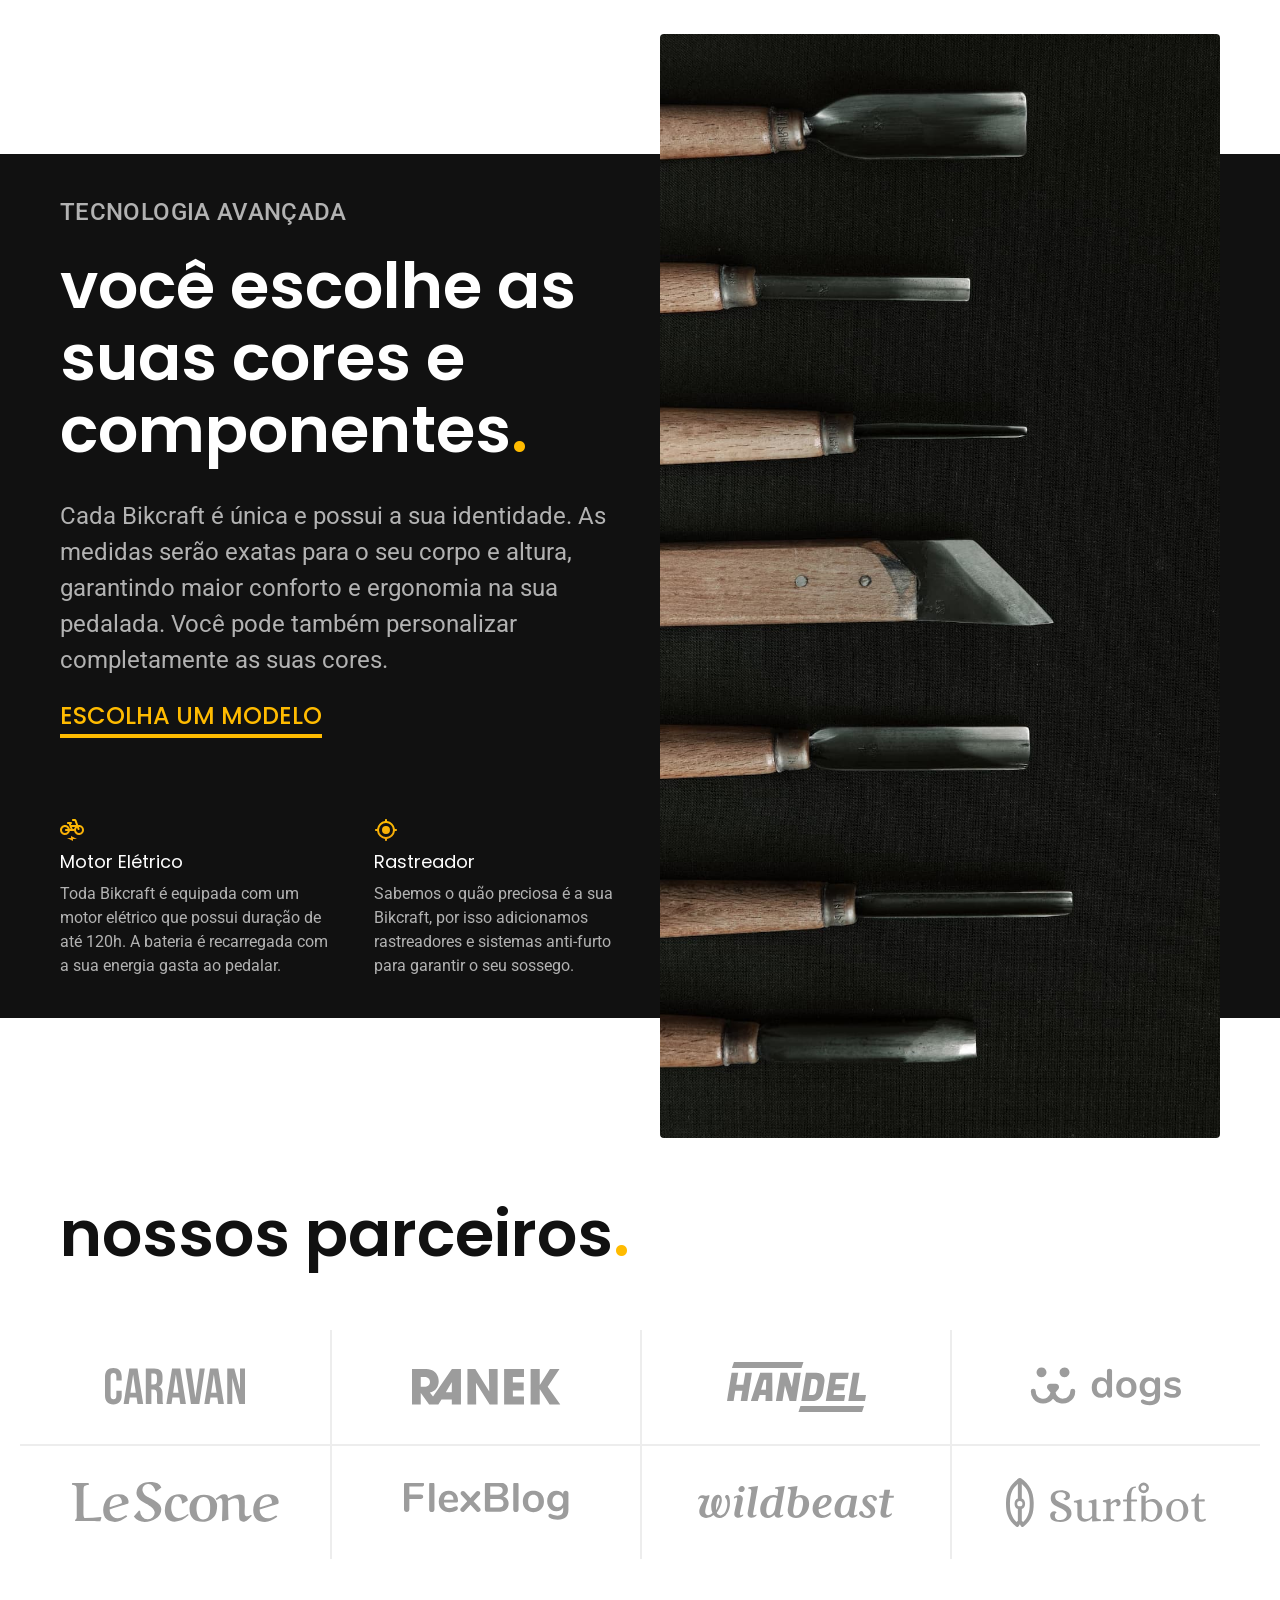
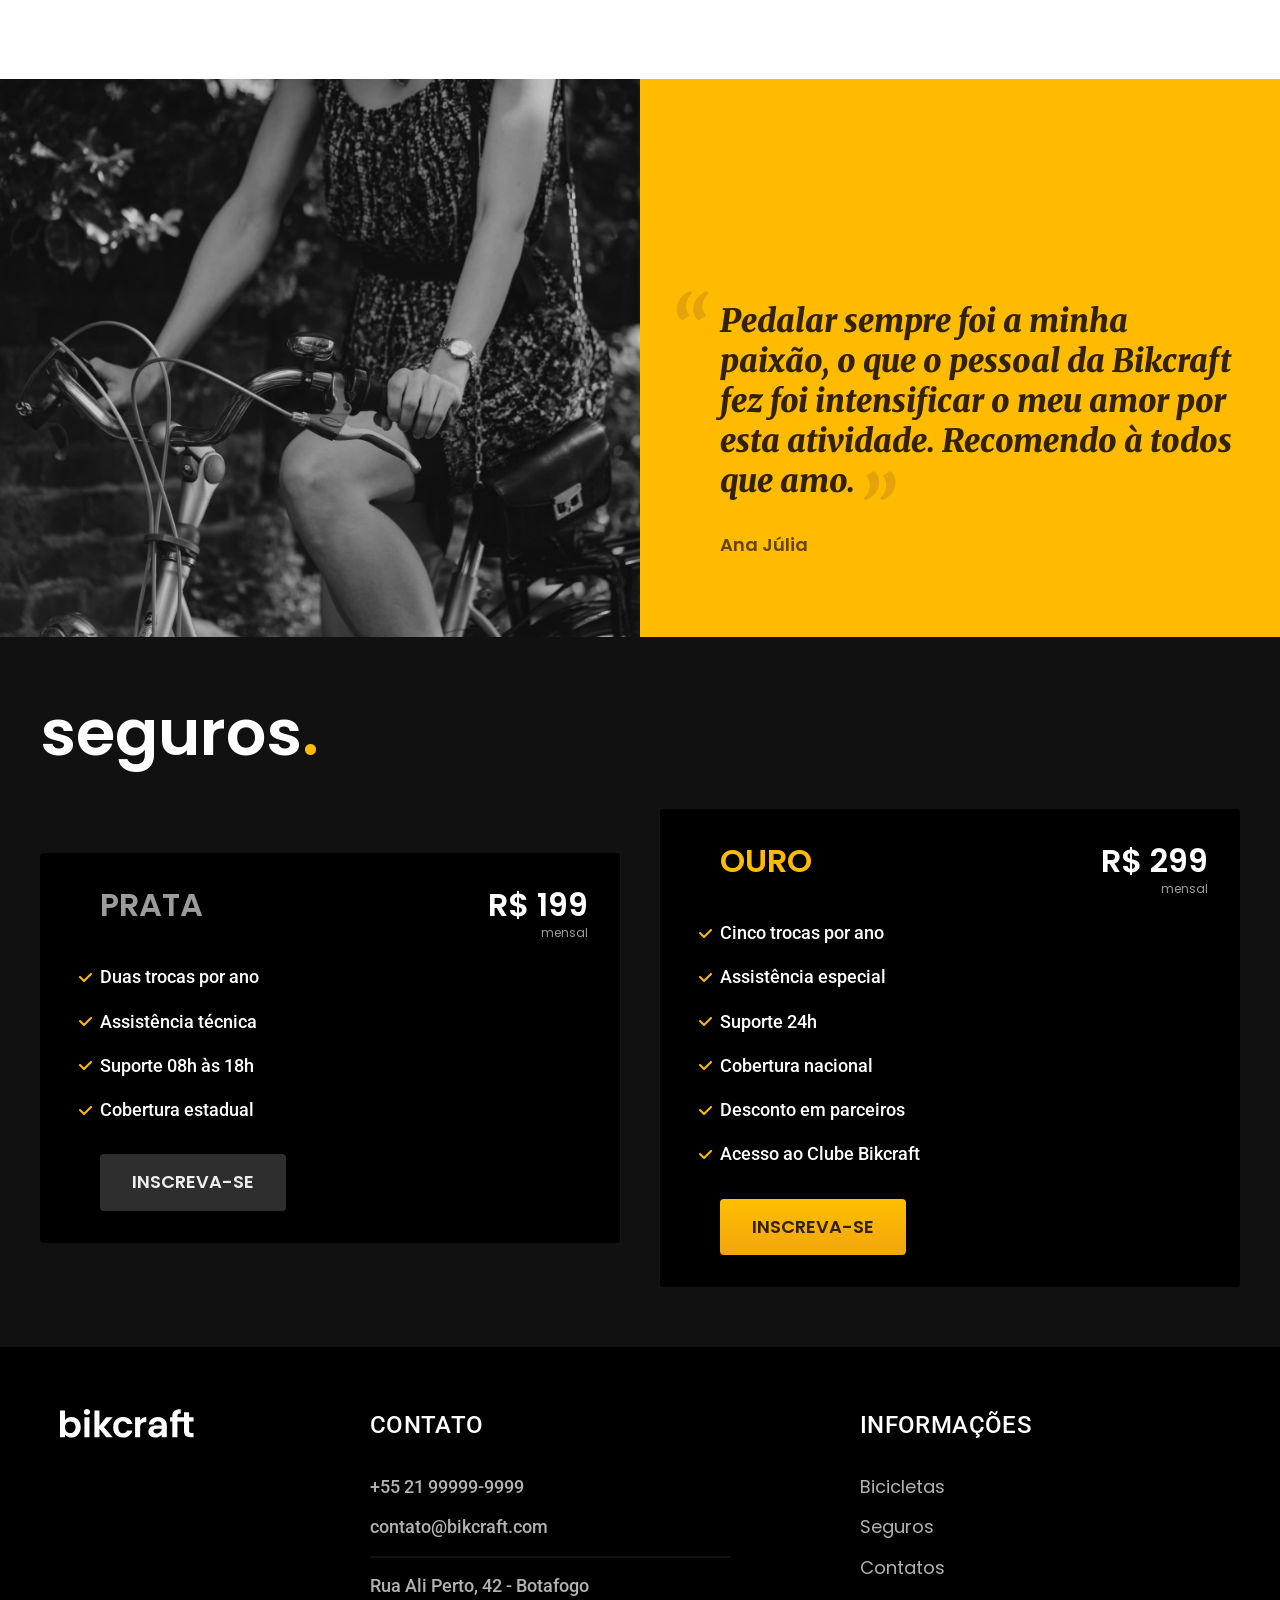
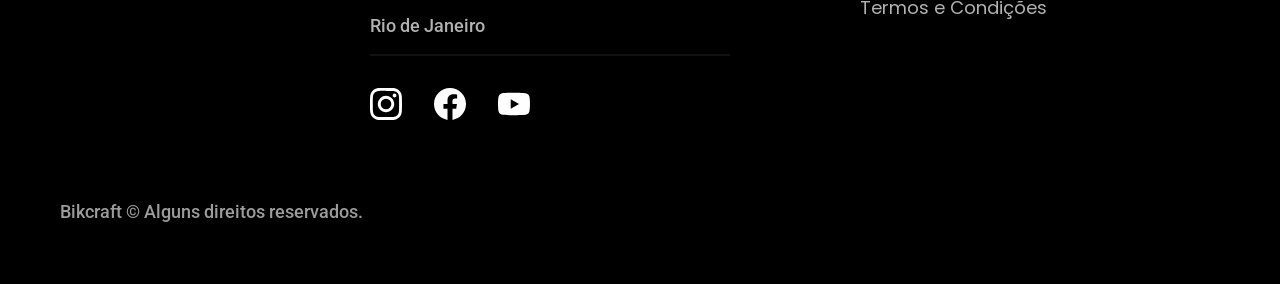
==== commit 2516e867: "bicicletas-internas-html-css" ====
--- a/index.html
+++ b/index.html
@@ -62,7 +62,7 @@
         </a>
       </li>
       <li>
-        <a href="./bicicletas/nubula.html">
+        <a href="./bicicletas/nebula.html">
           <img src="./img/bicicletas/nebula-home.jpg" alt="Bicicleta branca">
           <h3 class="font-1-xl">Nebula Cosmic</h3>
           <span class="font-2-m cor-8">R$ 3999</span>
--- a/css/style.css
+++ b/css/style.css
@@ -16,6 +16,16 @@
 
 /* Bicicletas */
 @import "./bicicletas/bicicletas-lista.css";
+@import "./bicicletas/bicicletas.css";
+
+/* Bicicleta */
+@import "./bicicleta/bicicleta.css";
+@import "./bicicleta/seguro.css";
 
 /* Seguros */
 @import "./seguros/seguros.css";
+@import "./seguros/vantagens.css";
+@import "./seguros/perguntas.css";
+
+/* termos */
+@import "./termos/termos.css";
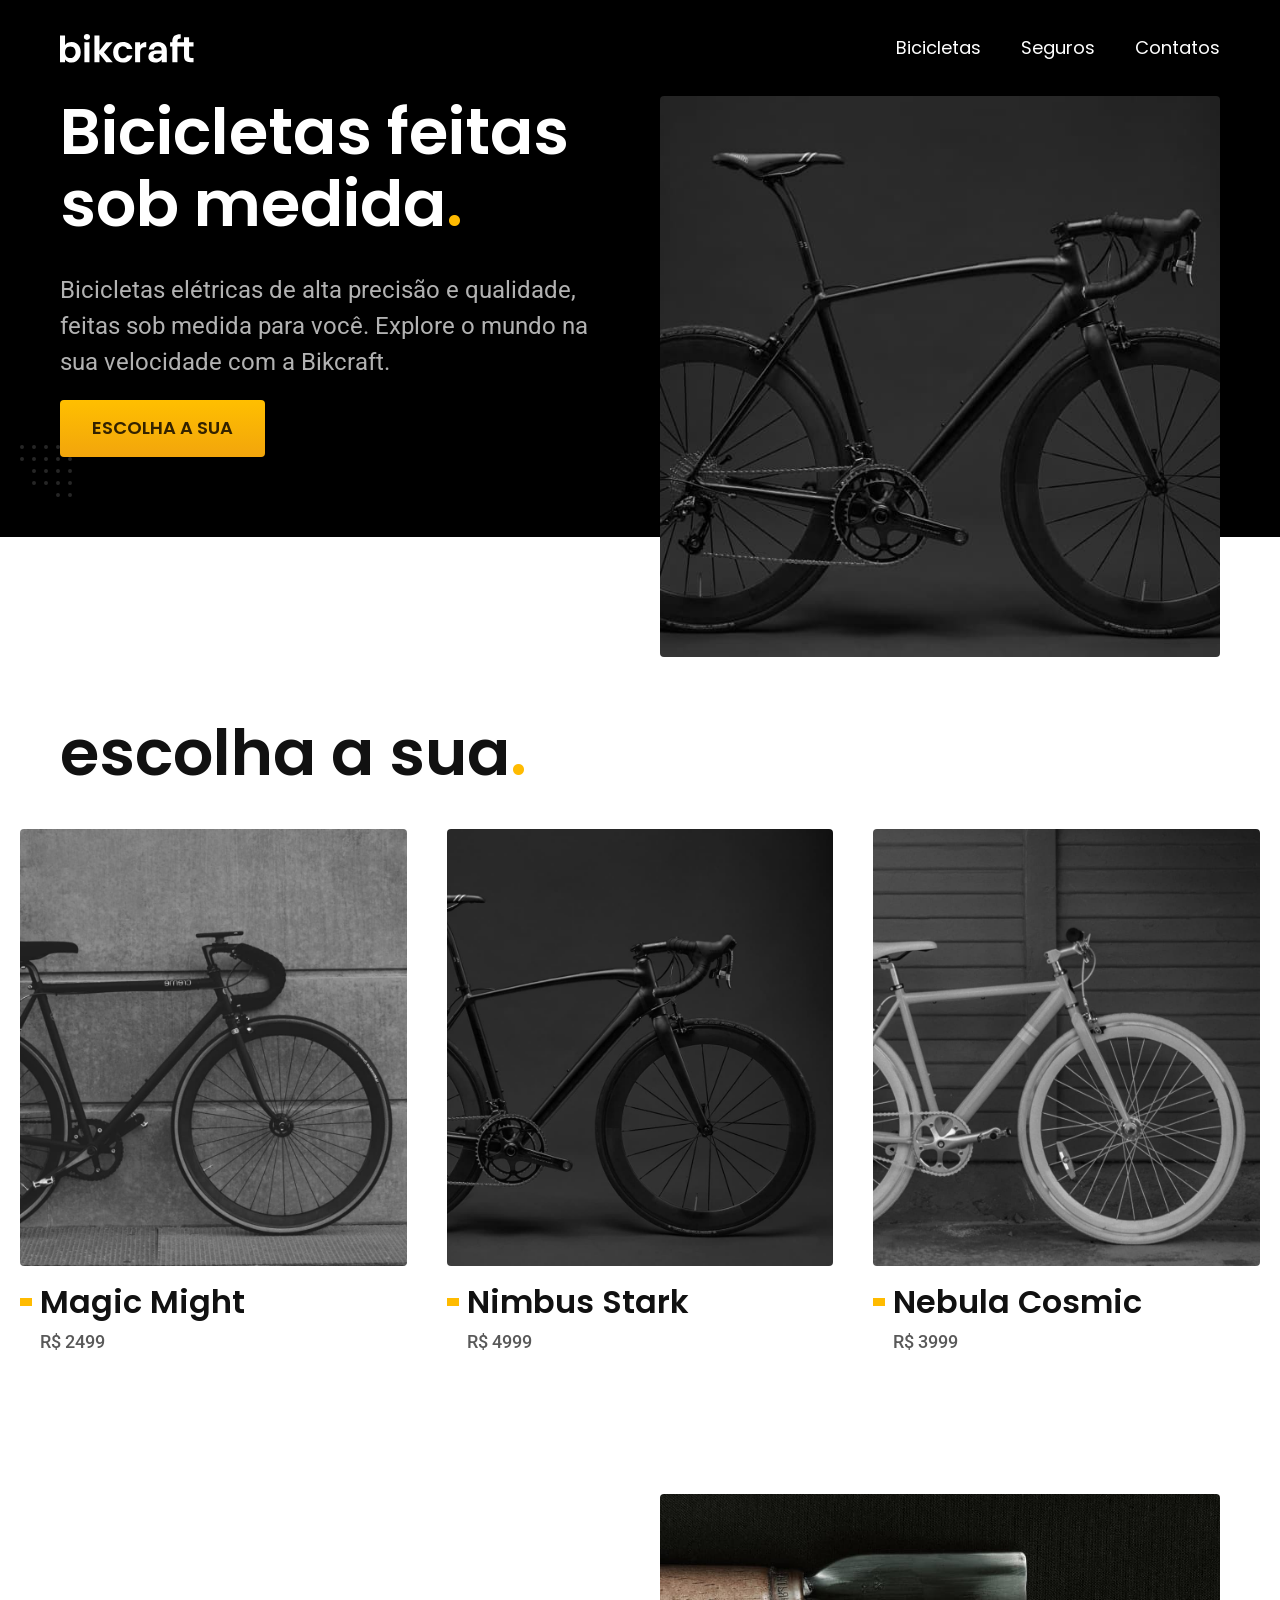
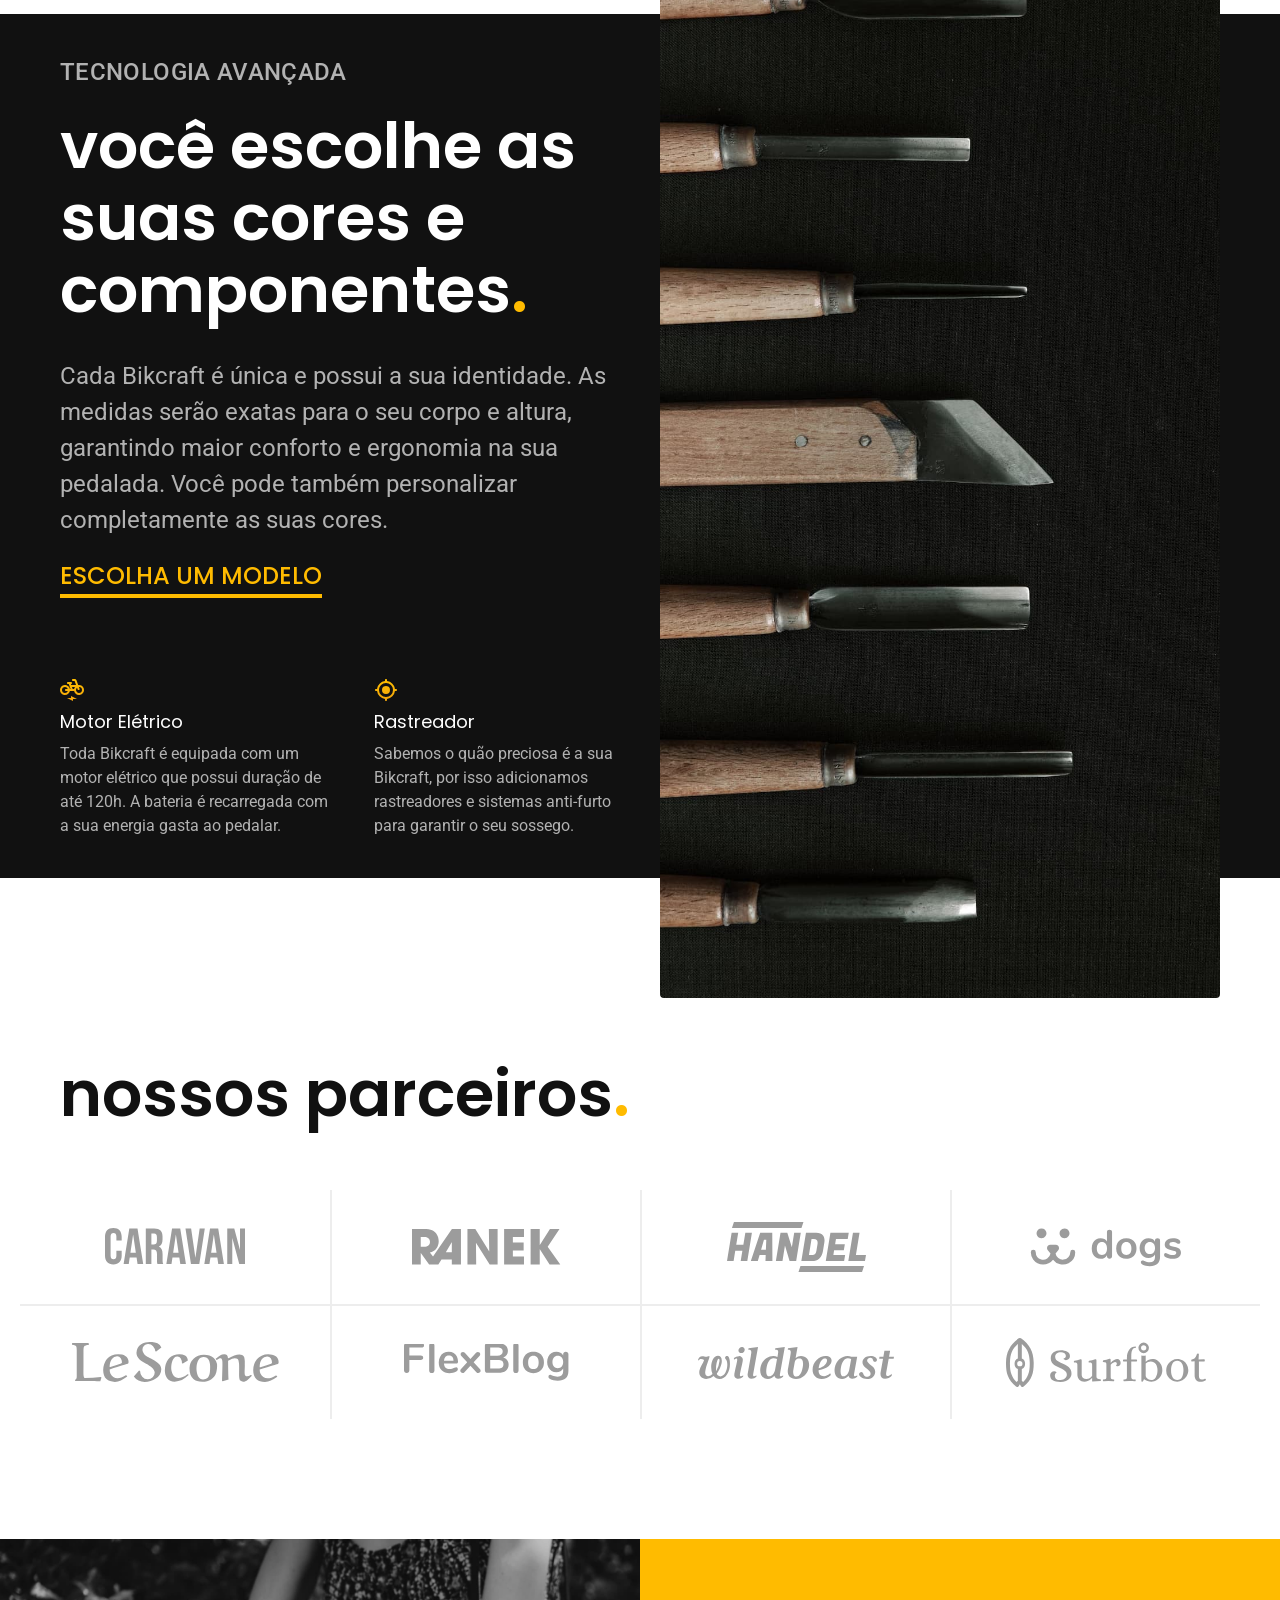
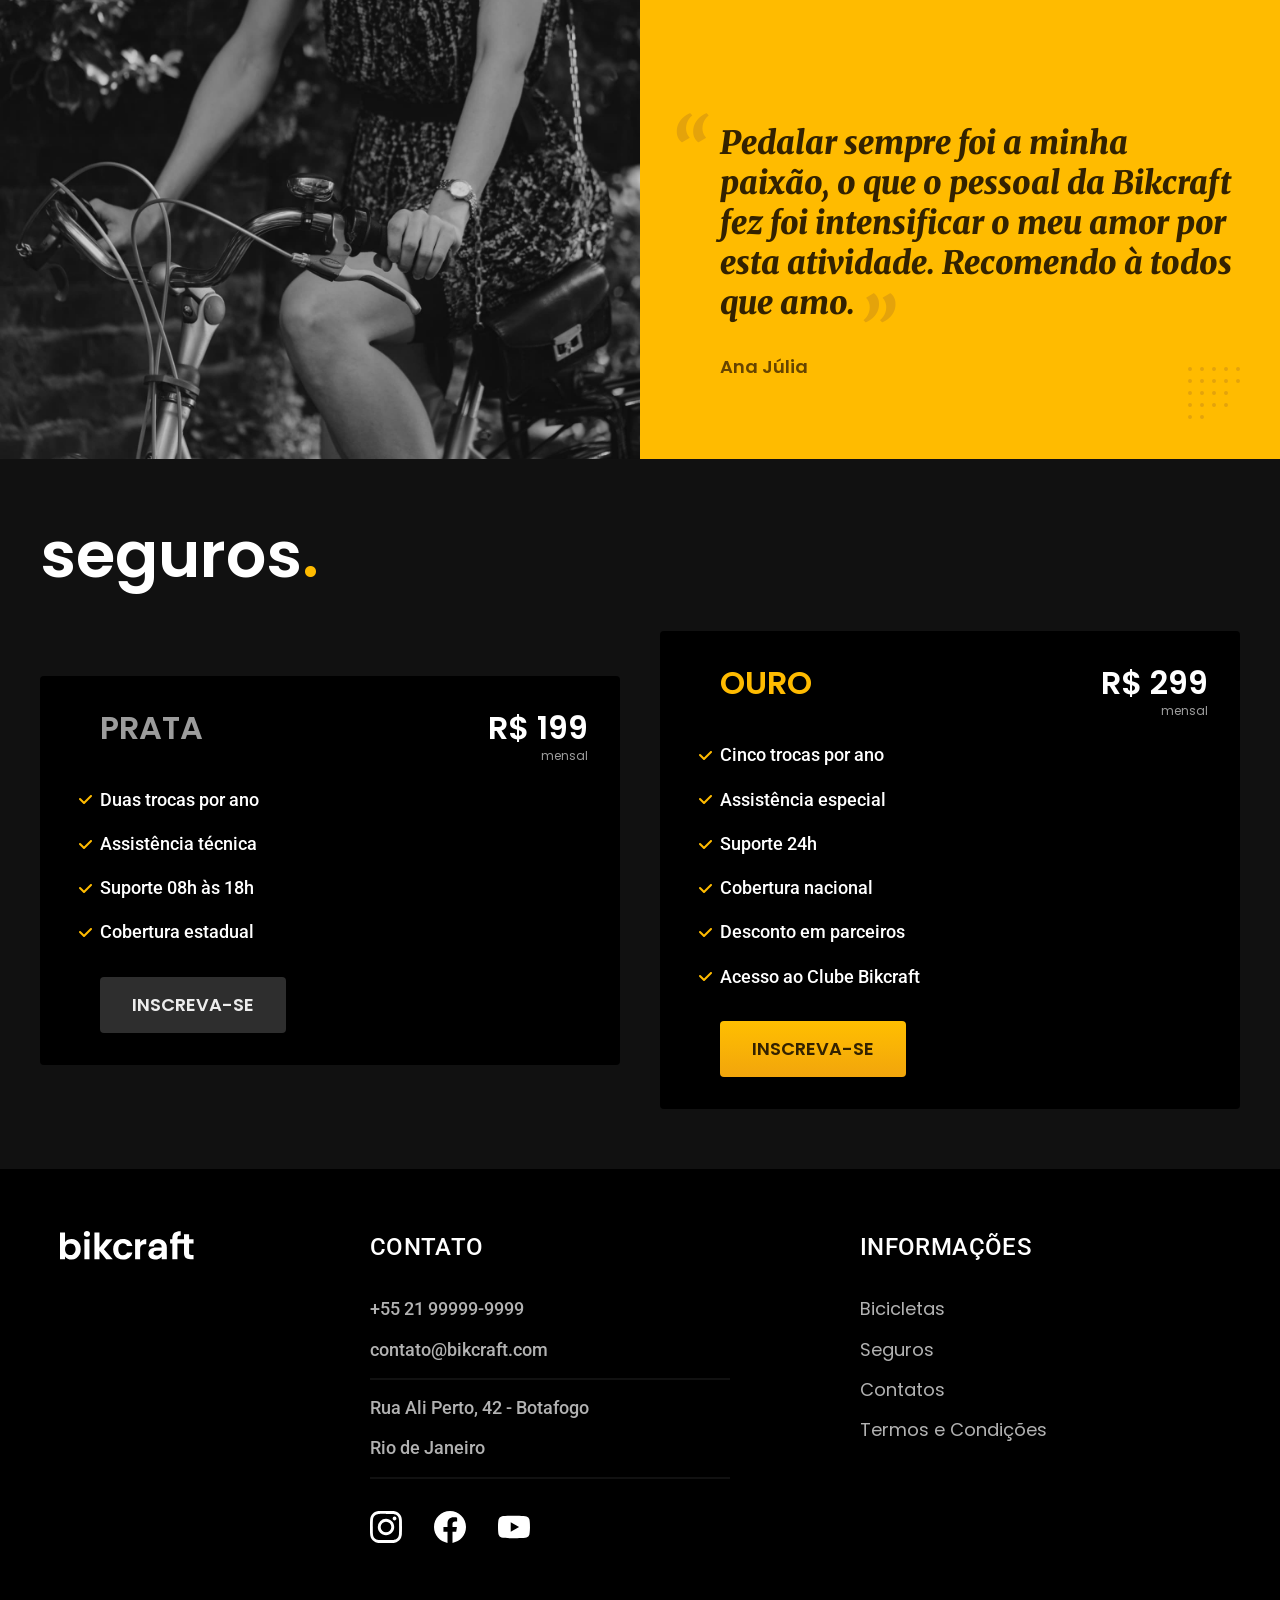
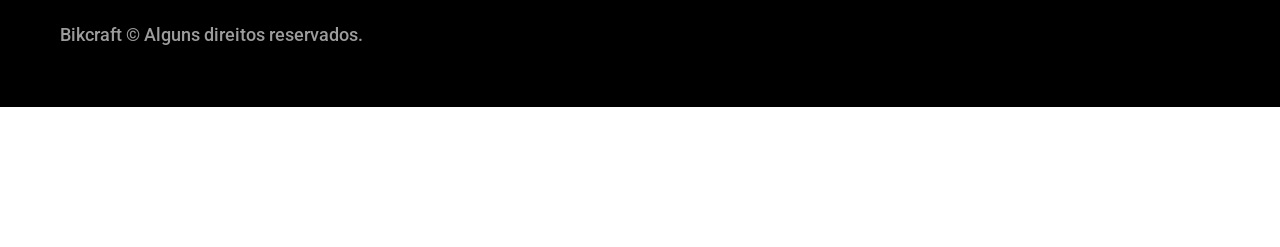
==== commit 1daba261: "otimizacao-img-index" ====
--- a/index.html
+++ b/index.html
@@ -8,6 +8,7 @@
   <title>Bikcraft - Bicicletas Elétricas</title>
   <meta name="description" content="Bicicletas elétricas de alta precisão e qualidade, feitas sob medida para você. Explore o mundo na sua velocidade com a Bikcraft.">
 
+  <link rel="preload" href="./css/style.css" as="style">
   <link rel="stylesheet" href="./css/style.css">
 
   <link rel="preconnect" href="https://fonts.googleapis.com">
@@ -19,7 +20,7 @@
   <header class="header-bg">
     <div class="header container">
       <a href="./">
-        <img src="./img/bikcraft.svg" alt="Bikcraft">
+        <img src="./img/bikcraft.svg" width="136" height="32" alt="Bikcraft">
       </a>
       <nav aria-label="primaria">
         <ul class="header-menu font-1-m cor-0">
@@ -38,9 +39,10 @@
         <p class="font-2-l cor-5">Bicicletas elétricas de alta precisão e qualidade, feitas sob medida para você. Explore o mundo na sua velocidade com a Bikcraft.</p>
         <a class="botao" href="./bicicletas.html">Escolha a sua</a>
       </div>
-      <div>
-        <img src="./img/fotos/introducao.jpg" alt="Bicileta elétrica preta.">
-      </div>
+      <picture>
+        <source media="(max-width: 50rem)" srcset="./img/bicicletas/nimbus.jpg">
+        <img src="./img/fotos/introducao.jpg" width="1280" height="1600" alt="Bicileta elétrica preta.">
+      </picture>
     </div>
   </main>
 
@@ -49,21 +51,21 @@
     <ul>
       <li>
         <a href="./bicicletas/magic.html">
-          <img src="./img/bicicletas/magic-home.jpg" alt="Bicicleta preta">
+          <img src="./img/bicicletas/magic-home.jpg" width="920" height="1040" alt="Bicicleta preta">
           <h3 class="font-1-xl">Magic Might</h3>
           <span class="font-2-m cor-8">R$ 2499</span>
         </a>
       </li>
       <li>
         <a href="./bicicletas/nimbus.html">
-          <img src="./img/bicicletas/nimbus-home.jpg" alt="Bicicleta preta">
+          <img src="./img/bicicletas/nimbus-home.jpg" width="920" height="1040" alt="Bicicleta preta">
           <h3 class="font-1-xl">Nimbus Stark</h3>
           <span class="font-2-m cor-8">R$ 4999</span>
         </a>
       </li>
       <li>
         <a href="./bicicletas/nebula.html">
-          <img src="./img/bicicletas/nebula-home.jpg" alt="Bicicleta branca">
+          <img src="./img/bicicletas/nebula-home.jpg" width="920" height="1040" alt="Bicicleta branca">
           <h3 class="font-1-xl">Nebula Cosmic</h3>
           <span class="font-2-m cor-8">R$ 3999</span>
         </a>
@@ -80,19 +82,19 @@
         <a class="link" href="./bicicletas.html">Escolha um modelo</a>
         <div class="tecnologia-vantagens">
           <div>
-            <img src="./img/icones/eletrica.svg" alt="">
+            <img src="./img/icones/eletrica.svg" width="24" height="24" alt="">
             <h3 class="font-1-m cor-0">Motor Elétrico</h3>
             <p class="font-2-s cor-5">Toda Bikcraft é equipada com um motor elétrico que possui duração de até 120h. A bateria é recarregada com a sua energia gasta ao pedalar.</p>
           </div>
           <div>
-            <img src="./img/icones/rastreador.svg" alt="">
+            <img src="./img/icones/rastreador.svg" width="24" height="24" alt="">
             <h3 class="font-1-m cor-0">Rastreador</h3>
             <p class="font-2-s cor-5">Sabemos o quão preciosa é a sua Bikcraft, por isso adicionamos rastreadores e sistemas anti-furto para garantir o seu sossego.</p>
           </div>
         </div>
       </div>
       <div class="tecnologia-imagem">
-        <img src="./img/fotos/tecnologia.jpg" alt="">
+        <img src="./img/fotos/tecnologia.jpg" width="1200" height="1920" alt="">
       </div>
     </div>
   </article>
@@ -100,20 +102,20 @@
   <section class="parceiros" aria-label="Nossos Parceiros">
     <h2 class="container font-1-xxl">nossos parceiros<span class="cor-p1">.</span></h2>
     <ul>
-      <li><img src="./img/parceiros/caravan.svg" alt="caravan"></li>
-      <li><img src="./img/parceiros/ranek.svg" alt="ranek"></li>
-      <li><img src="./img/parceiros/handel.svg" alt="handel.svg"></li>
-      <li><img src="./img/parceiros/dogs.svg" alt="dogs.svg"></li>
-      <li><img src="./img/parceiros/lescone.svg" alt="lescone.svg"></li>
-      <li><img src="./img/parceiros/flexblog.svg" alt="flexblog.svg"></li>
-      <li><img src="./img/parceiros/wildbeast.svg" alt="wildbeast.svg"></li>
-      <li><img src="./img/parceiros/surfbot.svg" alt="surfbot.svg"></li>
+      <li><img src="./img/parceiros/caravan.svg" width="140" height="38" alt="caravan"></li>
+      <li><img src="./img/parceiros/ranek.svg" width="149" height="36" alt="ranek"></li>
+      <li><img src="./img/parceiros/handel.svg" width="139" height="50" alt="handel.svg"></li>
+      <li><img src="./img/parceiros/dogs.svg" width="152" height="39" alt="dogs.svg"></li>
+      <li><img src="./img/parceiros/lescone.svg" width="208" height="41" alt="lescone.svg"></li>
+      <li><img src="./img/parceiros/flexblog.svg" width="165" height="38" alt="flexblog.svg"></li>
+      <li><img src="./img/parceiros/wildbeast.svg" width="196" height="34" alt="wildbeast.svg"></li>
+      <li><img src="./img/parceiros/surfbot.svg" width="200" height="49" alt="surfbot.svg"></li>
     </ul>
   </section>
 
   <section class="depoimento" aria-label="Depoimento">
     <div>
-      <img src="./img/fotos/depoimento.jpg" alt="Pessoa pedalando uma bicicleta Bikcraft">
+      <img src="./img/fotos/depoimento.jpg" width="1560" height="1360" alt="Pessoa pedalando uma bicicleta Bikcraft">
     </div>
     <div class="depoimento-conteudo">
       <blockquote class="font-1-xl cor-p5">
@@ -156,7 +158,7 @@
 
   <footer class="footer-bg">
     <div class="footer container">
-      <img src="./img/bikcraft.svg" alt="Bikcraft">
+      <img src="./img/bikcraft.svg" width="136" height="32" alt="Bikcraft">
       <div class="footer-contato">
         <h3 class="font-2-l-b cor-0">Contato</h3>
         <ul class="font-2-m cor-5">
@@ -167,13 +169,13 @@
         </ul>
         <div class="footer-redes">
           <a href="./">
-            <img src="./img/redes/instagram.svg" alt="Instagram">
+            <img src="./img/redes/instagram.svg" width="32" height="32" alt="Instagram">
           </a>
           <a href="./">
-            <img src="./img/redes/facebook.svg" alt="Facebook">
+            <img src="./img/redes/facebook.svg" width="32" height="32" alt="Facebook">
           </a>
           <a href="./">
-            <img src="./img/redes/youtube.svg" alt="Youtube">
+            <img src="./img/redes/youtube.svg" width="32" height="32" alt="Youtube">
           </a>
         </div>
       </div>
--- a/css/style.css
+++ b/css/style.css
@@ -7,6 +7,7 @@
 
 /* Utilidades */
 @import "./utilidades/componentes.css";
+@import "./utilidades/formulario.css";
 
 /* Home */
 @import "./home/introducao.css";
@@ -27,5 +28,12 @@
 @import "./seguros/vantagens.css";
 @import "./seguros/perguntas.css";
 
+/* contato */
+@import "./contato/contato.css";
+@import "./contato/lojas.css";
+
+/* orcamento */
+@import "./orcamento/orcamento.css";
+
 /* termos */
 @import "./termos/termos.css";
--- a/css/style.css
+++ b/css/style.css
@@ -7,6 +7,7 @@
 
 /* Utilidades */
 @import "./utilidades/componentes.css";
+@import "./utilidades/formulario.css";
 
 /* Home */
 @import "./home/introducao.css";
@@ -27,5 +28,12 @@
 @import "./seguros/vantagens.css";
 @import "./seguros/perguntas.css";
 
+/* contato */
+@import "./contato/contato.css";
+@import "./contato/lojas.css";
+
+/* orcamento */
+@import "./orcamento/orcamento.css";
+
 /* termos */
 @import "./termos/termos.css";
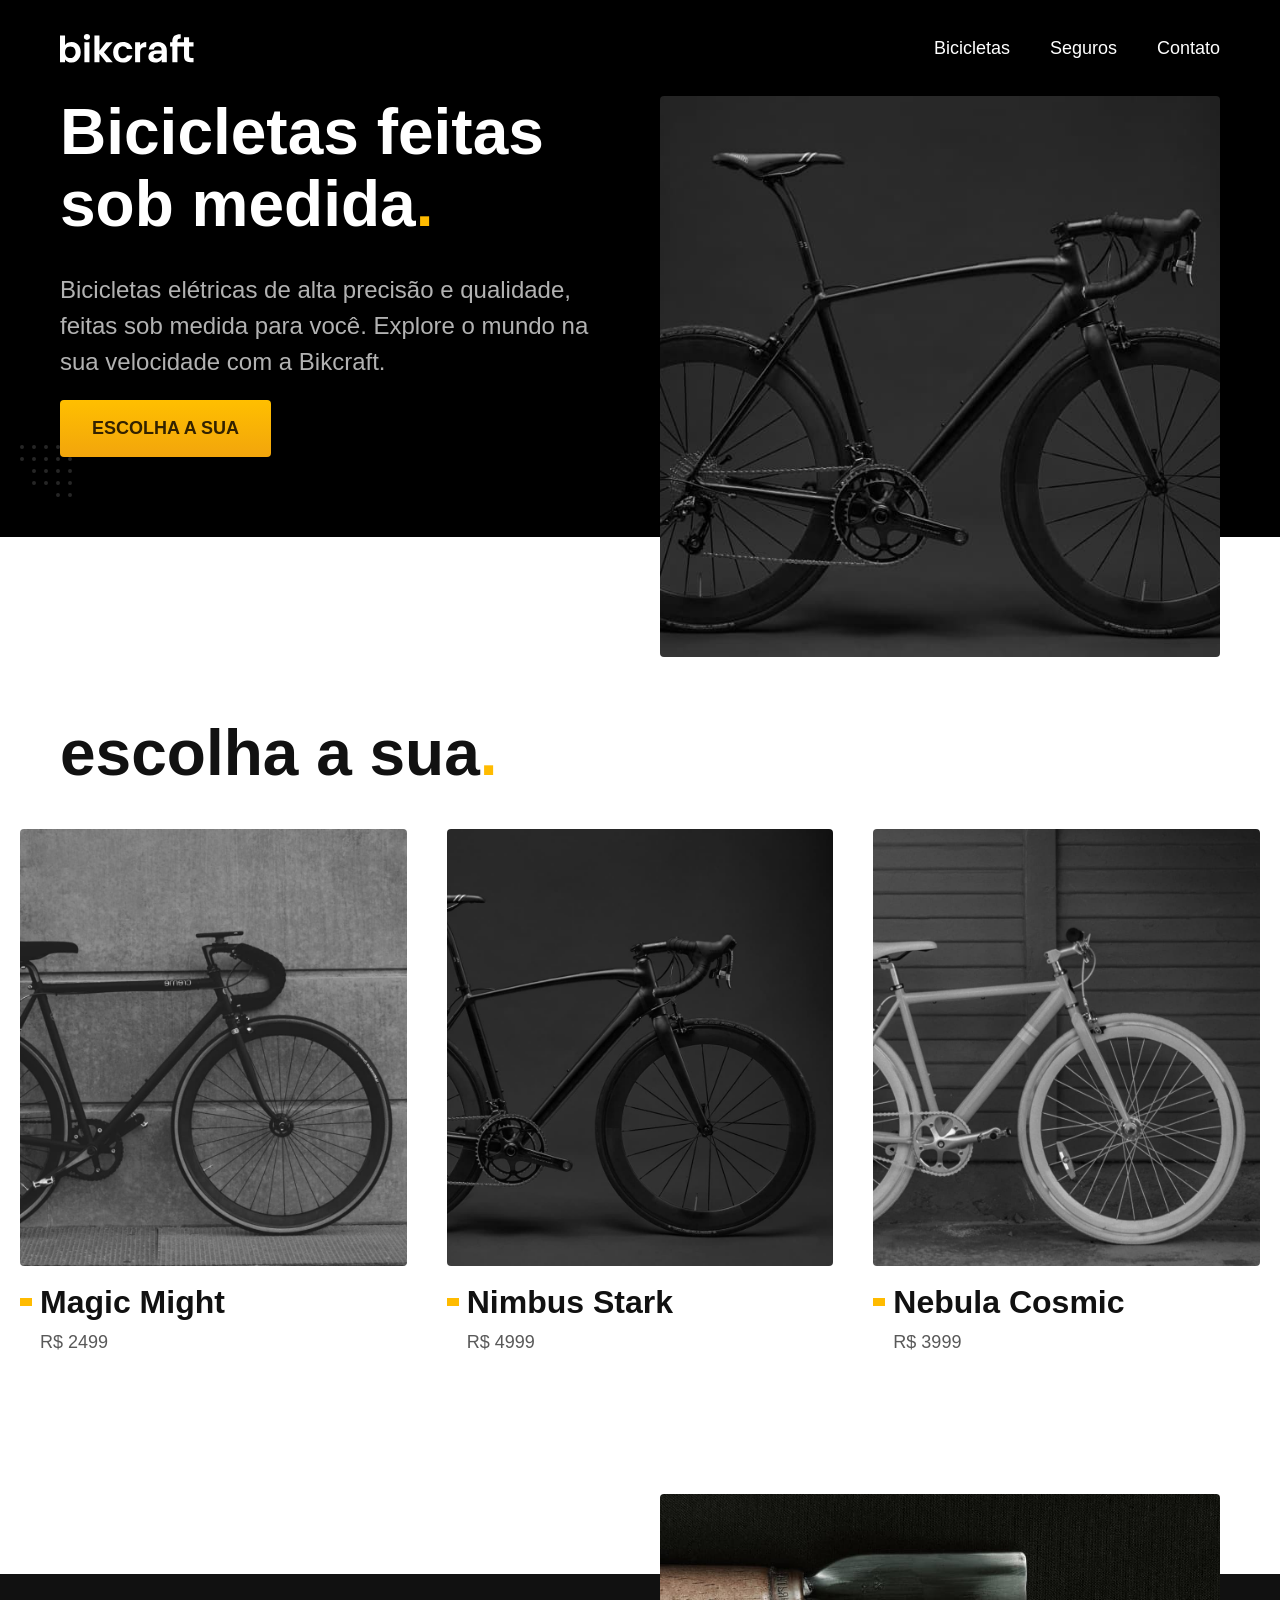
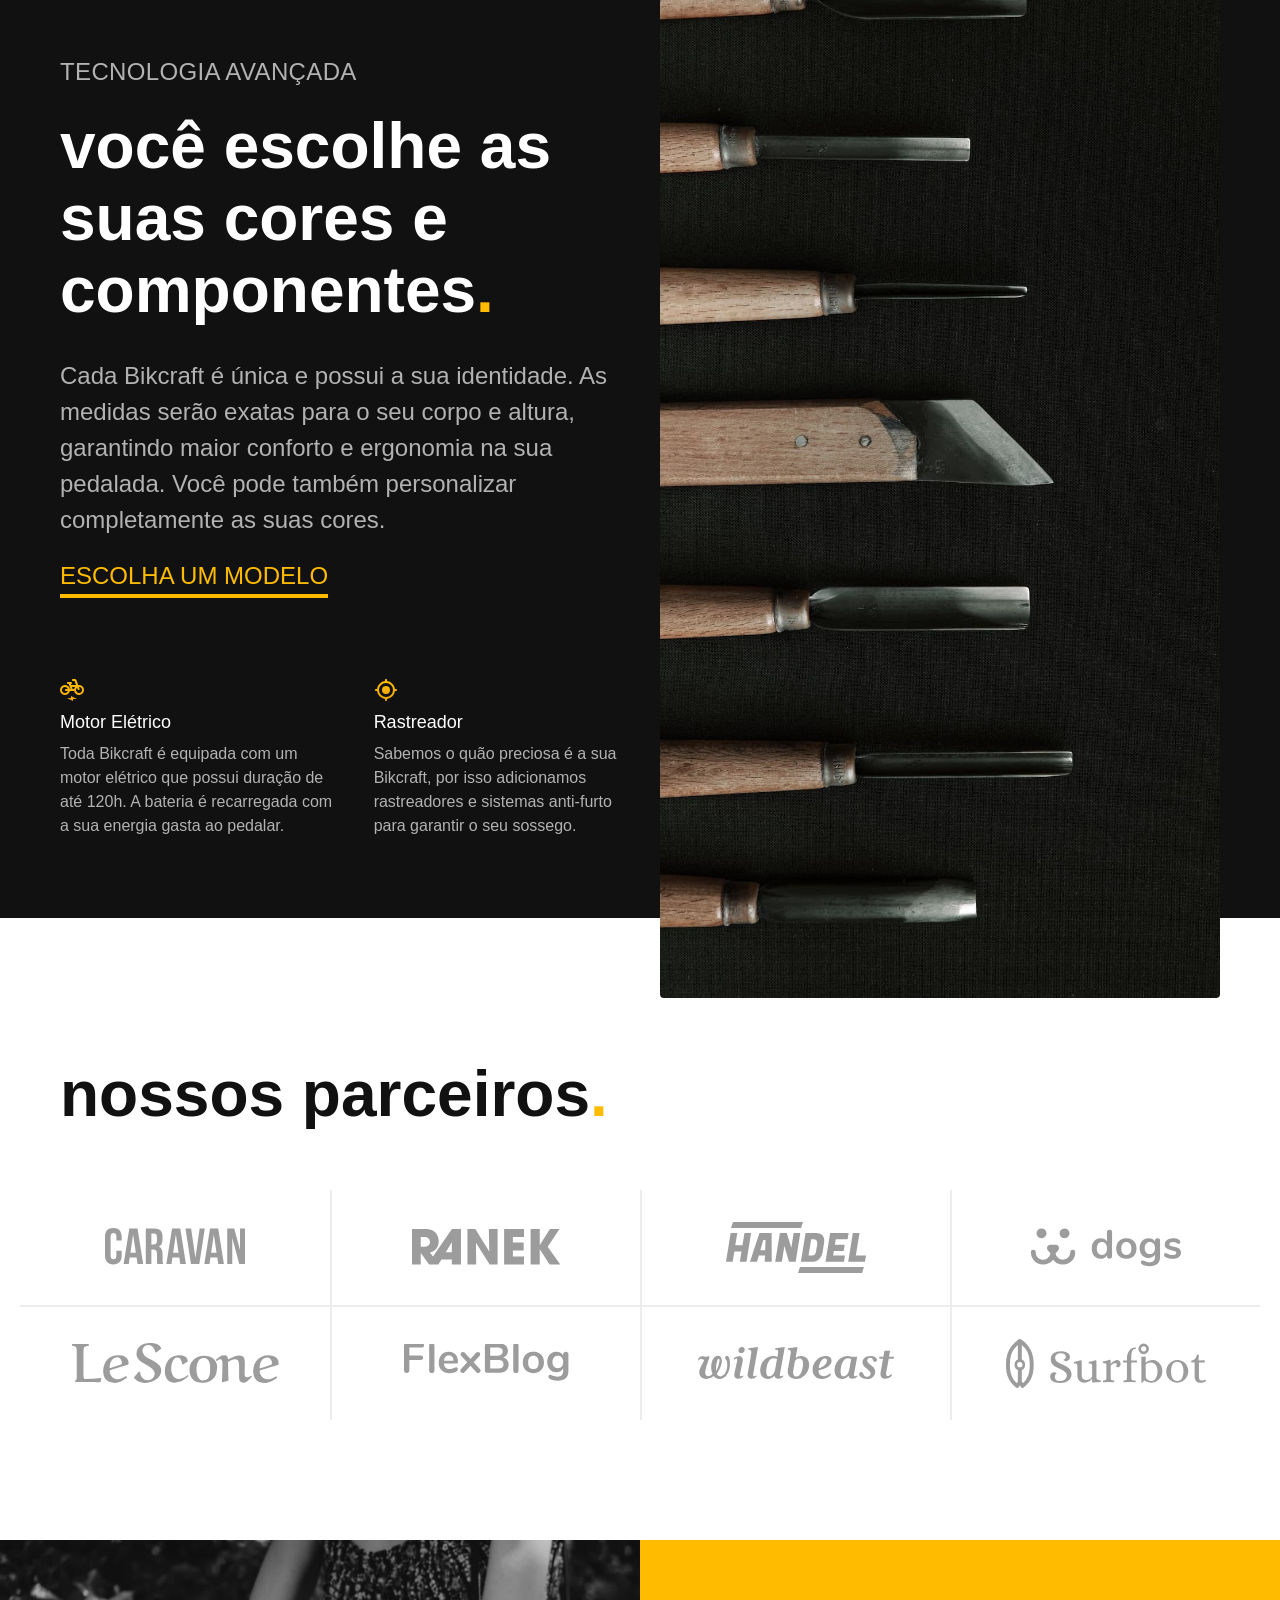
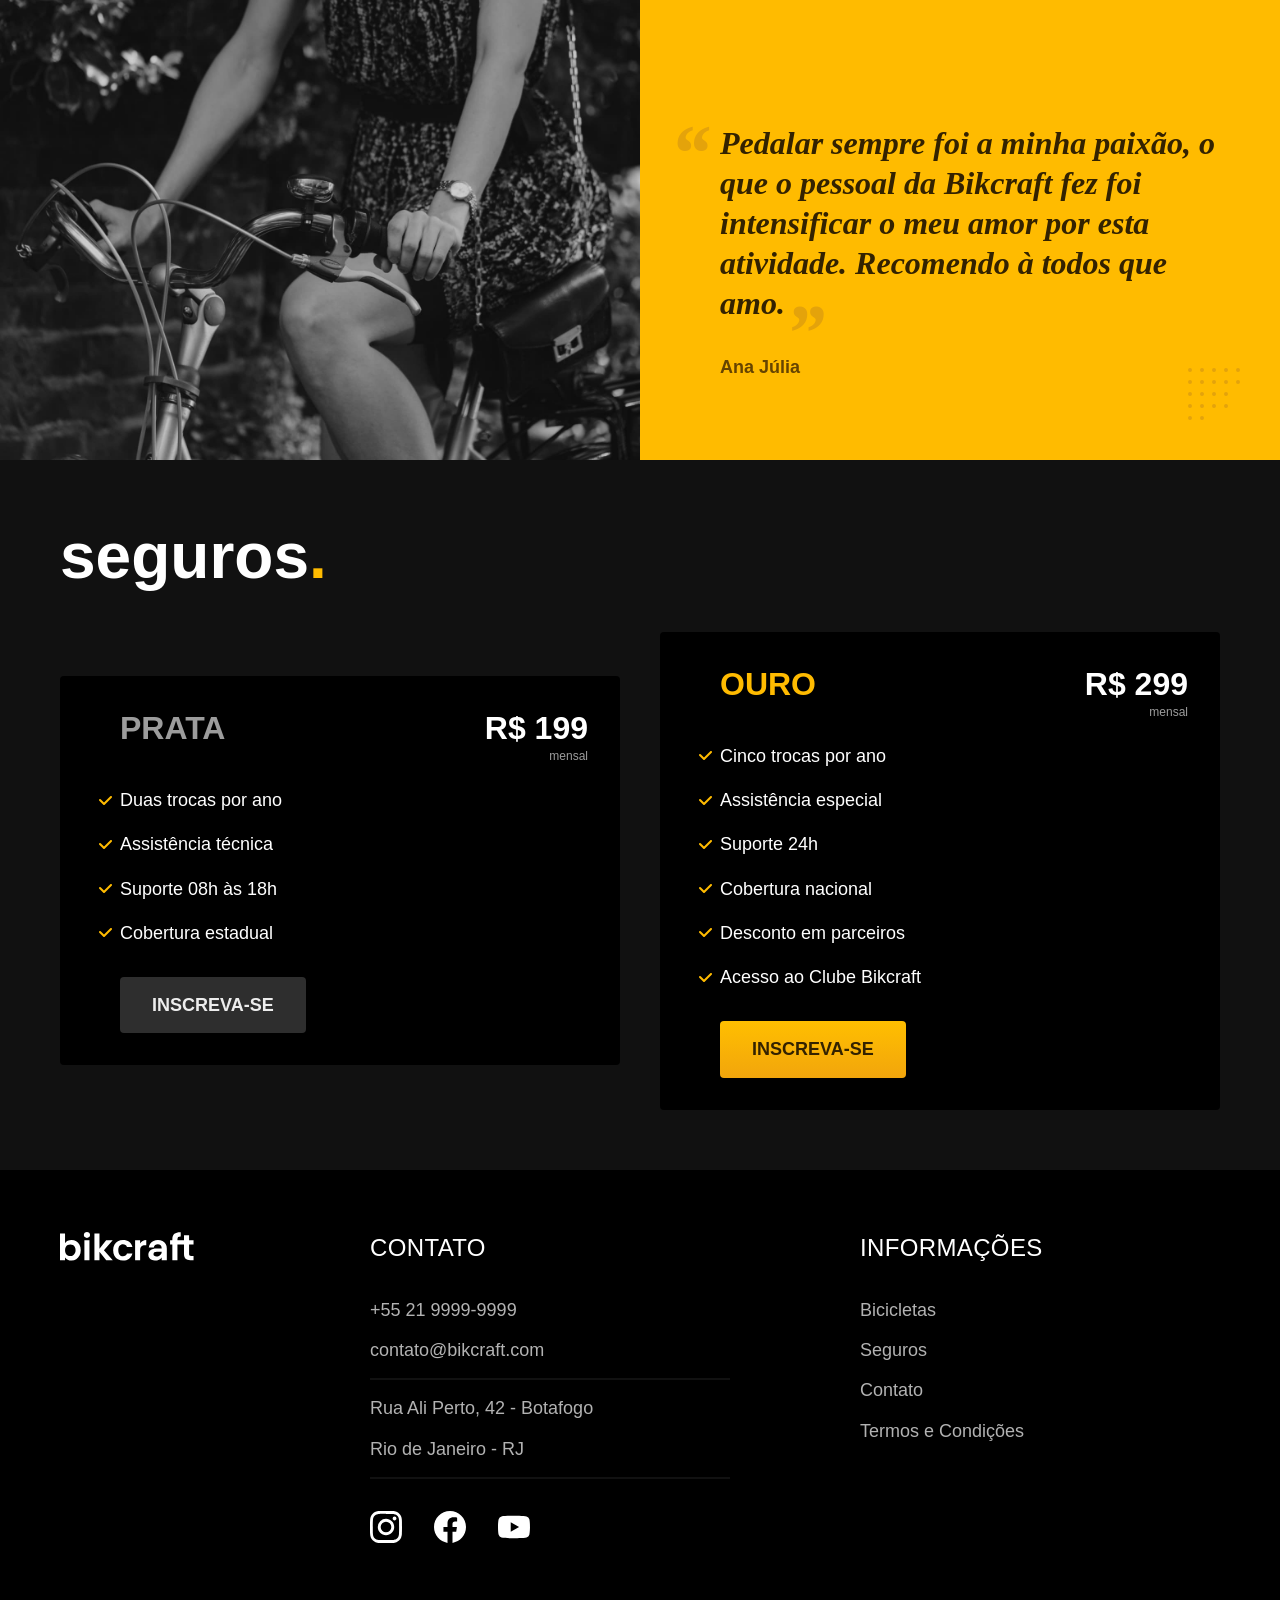
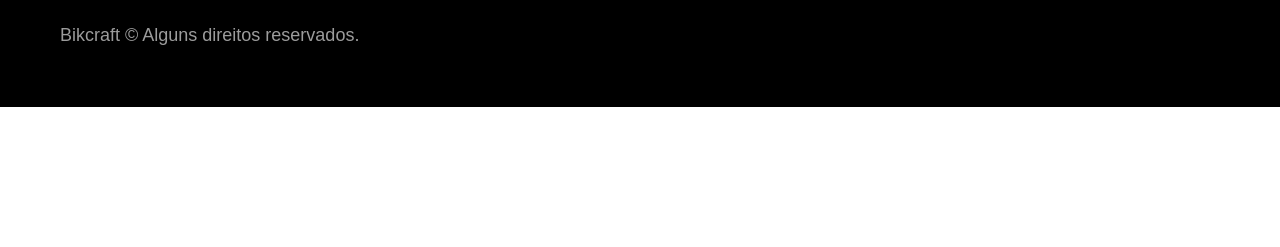
==== commit 8438419e: "HTML-CSS-JS" ====
--- a/index.html
+++ b/index.html
@@ -1,198 +1,203 @@
-<!DOCTYPE html>
-<html lang="pt-br">
-
-<head>
-  <meta charset="UTF-8">
-  <meta name="viewport" content="width=device-width, initial-scale=1.0">
-
-  <title>Bikcraft - Bicicletas Elétricas</title>
-  <meta name="description" content="Bicicletas elétricas de alta precisão e qualidade, feitas sob medida para você. Explore o mundo na sua velocidade com a Bikcraft.">
-
-  <link rel="preload" href="./css/style.css" as="style">
-  <link rel="stylesheet" href="./css/style.css">
-
-  <link rel="preconnect" href="https://fonts.googleapis.com">
-  <link rel="preconnect" href="https://fonts.gstatic.com" crossorigin>
-  <link href="https://fonts.googleapis.com/css2?family=Merriweather:ital,wght@1,900&family=Poppins:wght@400;600&family=Roboto:ital,wdth,wght@0,75..100,100..900;1,75..100,100..900&display=swap" rel="stylesheet">
-</head>
-
-<body>
-  <header class="header-bg">
-    <div class="header container">
-      <a href="./">
-        <img src="./img/bikcraft.svg" width="136" height="32" alt="Bikcraft">
-      </a>
-      <nav aria-label="primaria">
-        <ul class="header-menu font-1-m cor-0">
-          <li><a href="./bicicletas.html">Bicicletas</a></li>
-          <li><a href="./seguros.html">Seguros</a></li>
-          <li><a href="./contato.html">Contatos</a></li>
-        </ul>
-      </nav>
-    </div>
-  </header>
-
-  <main class="introducao-bg">
-    <div class="introducao container">
-      <div class="introducao-conteudo">
-        <h1 class="font-1-xxl cor-0">Bicicletas feitas sob medida<span class="cor-p1">.</span></h1>
-        <p class="font-2-l cor-5">Bicicletas elétricas de alta precisão e qualidade, feitas sob medida para você. Explore o mundo na sua velocidade com a Bikcraft.</p>
-        <a class="botao" href="./bicicletas.html">Escolha a sua</a>
-      </div>
-      <picture>
-        <source media="(max-width: 50rem)" srcset="./img/bicicletas/nimbus.jpg">
-        <img src="./img/fotos/introducao.jpg" width="1280" height="1600" alt="Bicileta elétrica preta.">
-      </picture>
-    </div>
-  </main>
-
-  <article class="bicicletas-lista">
-    <h2 class="container font-1-xxl">escolha a sua<span class="cor-p1">.</span></h2>
-    <ul>
-      <li>
-        <a href="./bicicletas/magic.html">
-          <img src="./img/bicicletas/magic-home.jpg" width="920" height="1040" alt="Bicicleta preta">
-          <h3 class="font-1-xl">Magic Might</h3>
-          <span class="font-2-m cor-8">R$ 2499</span>
-        </a>
-      </li>
-      <li>
-        <a href="./bicicletas/nimbus.html">
-          <img src="./img/bicicletas/nimbus-home.jpg" width="920" height="1040" alt="Bicicleta preta">
-          <h3 class="font-1-xl">Nimbus Stark</h3>
-          <span class="font-2-m cor-8">R$ 4999</span>
-        </a>
-      </li>
-      <li>
-        <a href="./bicicletas/nebula.html">
-          <img src="./img/bicicletas/nebula-home.jpg" width="920" height="1040" alt="Bicicleta branca">
-          <h3 class="font-1-xl">Nebula Cosmic</h3>
-          <span class="font-2-m cor-8">R$ 3999</span>
-        </a>
-      </li>
-    </ul>
-  </article>
-
-  <article class="tecnologia-bg">
-    <div class="tecnologia container">
-      <div class="tecnologia-conteudo">
-        <span class="font-2-l-b cor-5">Tecnologia Avançada</span>
-        <h2 class="font-1-xxl cor-0">você escolhe as suas cores e componentes<span class="cor-p1">.</span></h2>
-        <p class="font-2-l cor-5">Cada Bikcraft é única e possui a sua identidade. As medidas serão exatas para o seu corpo e altura, garantindo maior conforto e ergonomia na sua pedalada. Você pode também personalizar completamente as suas cores.</p>
-        <a class="link" href="./bicicletas.html">Escolha um modelo</a>
-        <div class="tecnologia-vantagens">
-          <div>
-            <img src="./img/icones/eletrica.svg" width="24" height="24" alt="">
-            <h3 class="font-1-m cor-0">Motor Elétrico</h3>
-            <p class="font-2-s cor-5">Toda Bikcraft é equipada com um motor elétrico que possui duração de até 120h. A bateria é recarregada com a sua energia gasta ao pedalar.</p>
-          </div>
-          <div>
-            <img src="./img/icones/rastreador.svg" width="24" height="24" alt="">
-            <h3 class="font-1-m cor-0">Rastreador</h3>
-            <p class="font-2-s cor-5">Sabemos o quão preciosa é a sua Bikcraft, por isso adicionamos rastreadores e sistemas anti-furto para garantir o seu sossego.</p>
-          </div>
-        </div>
-      </div>
-      <div class="tecnologia-imagem">
-        <img src="./img/fotos/tecnologia.jpg" width="1200" height="1920" alt="">
-      </div>
-    </div>
-  </article>
-
-  <section class="parceiros" aria-label="Nossos Parceiros">
-    <h2 class="container font-1-xxl">nossos parceiros<span class="cor-p1">.</span></h2>
-    <ul>
-      <li><img src="./img/parceiros/caravan.svg" width="140" height="38" alt="caravan"></li>
-      <li><img src="./img/parceiros/ranek.svg" width="149" height="36" alt="ranek"></li>
-      <li><img src="./img/parceiros/handel.svg" width="139" height="50" alt="handel.svg"></li>
-      <li><img src="./img/parceiros/dogs.svg" width="152" height="39" alt="dogs.svg"></li>
-      <li><img src="./img/parceiros/lescone.svg" width="208" height="41" alt="lescone.svg"></li>
-      <li><img src="./img/parceiros/flexblog.svg" width="165" height="38" alt="flexblog.svg"></li>
-      <li><img src="./img/parceiros/wildbeast.svg" width="196" height="34" alt="wildbeast.svg"></li>
-      <li><img src="./img/parceiros/surfbot.svg" width="200" height="49" alt="surfbot.svg"></li>
-    </ul>
-  </section>
-
-  <section class="depoimento" aria-label="Depoimento">
-    <div>
-      <img src="./img/fotos/depoimento.jpg" width="1560" height="1360" alt="Pessoa pedalando uma bicicleta Bikcraft">
-    </div>
-    <div class="depoimento-conteudo">
-      <blockquote class="font-1-xl cor-p5">
-        <p>Pedalar sempre foi a minha paixão, o que o pessoal da Bikcraft fez foi intensificar o meu amor por esta atividade. Recomendo à todos que amo.</p>
-      </blockquote>
-      <span class="font-1-m-b cor-p4">Ana Júlia</span>
-    </div>
-  </section>
-
-  <article class="seguros-bg">
-    <div class="seguros container">
-      <h2 class="font-1-xxl cor-0">seguros<span class="cor-p1">.</span></h2>
-      <div class="seguros-item">
-        <h3 class="font-1-xl cor-6">PRATA</h3>
-        <span class="font-1-xl cor-0">R$ 199 <span class="font-1-xs cor-6">mensal</span></span>
-        <ul class="font-2-m cor-0">
-          <li>Duas trocas por ano</li>
-          <li>Assistência técnica</li>
-          <li>Suporte 08h às 18h</li>
-          <li>Cobertura estadual</li>
-        </ul>
-        <a class="botao secundario" href="./orcamento.html">Inscreva-se</a>
-      </div>
-
-      <div class="seguros-item">
-        <h3 class="font-1-xl cor-p1">OURO</h3>
-        <span class="font-1-xl cor-0">R$ 299 <span class="font-1-xs cor-6">mensal</span></span>
-        <ul class="font-2-m cor-0">
-          <li>Cinco trocas por ano</li>
-          <li>Assistência especial</li>
-          <li>Suporte 24h</li>
-          <li>Cobertura nacional</li>
-          <li>Desconto em parceiros</li>
-          <li>Acesso ao Clube Bikcraft</li>
-        </ul>
-        <a class="botao" href="./orcamento.html">Inscreva-se</a>
-      </div>
-    </div>
-  </article>
-
-  <footer class="footer-bg">
-    <div class="footer container">
-      <img src="./img/bikcraft.svg" width="136" height="32" alt="Bikcraft">
-      <div class="footer-contato">
-        <h3 class="font-2-l-b cor-0">Contato</h3>
-        <ul class="font-2-m cor-5">
-          <li><a href="tel:+5521999999999">+55 21 99999-9999</a></li>
-          <li><a href="mailto:contato@bikcraft.com">contato@bikcraft.com</a></li>
-          <li>Rua Ali Perto, 42 - Botafogo</li>
-          <li>Rio de Janeiro</li>
-        </ul>
-        <div class="footer-redes">
-          <a href="./">
-            <img src="./img/redes/instagram.svg" width="32" height="32" alt="Instagram">
-          </a>
-          <a href="./">
-            <img src="./img/redes/facebook.svg" width="32" height="32" alt="Facebook">
-          </a>
-          <a href="./">
-            <img src="./img/redes/youtube.svg" width="32" height="32" alt="Youtube">
-          </a>
-        </div>
-      </div>
-      <div class="footer-informacoes">
-        <h3 class="font-2-l-b cor-0">Informações</h3>
-        <nav>
-          <ul class="font-1-m cor-5">
-            <li><a href="./bicicletas.html">Bicicletas</a></li>
-            <li><a href="./seguros.html">Seguros</a></li>
-            <li><a href="./contato.html">Contatos</a></li>
-            <li><a href="./termos.html">Termos e Condições</a></li>
-          </ul>
-        </nav>
-      </div>
-      <p class="footer-copy font-2-m cor-6">Bikcraft © Alguns direitos reservados.</p>
-    </div>
-  </footer>
-</body>
-
+<!DOCTYPE html>
+<html lang="pt-br">
+
+<head>
+  <meta charset="UTF-8">
+  <meta name="viewport" content="width=device-width, initial-scale=1.0">
+
+  <title>Bikcraft - Bicicletas Elétricas</title>
+  <meta name="description" content="Bicicletas elétricas de alta precisão e qualidade, feitas sob medida para o cliente. Explore o mundo na sua velocidade com a Bikcraft.">
+
+  <link rel="icon" href="./favicon.svg" type="image/svg+xml">
+  <link rel="preload" href="./css/style.css" as="style">
+  <link rel="stylesheet" href="./css/style.css">
+
+  <script>document.documentElement.classList.add('js');</script>
+</head>
+
+<body>
+  <header class="header-bg">
+    <div class="header container">
+      <a href="./">
+        <img src="./img/bikcraft.svg" width="136" height="32" alt="Bikcraft">
+      </a>
+
+      <nav aria-label="primaria">
+        <ul class="header-menu font-1-m cor-0">
+          <li><a href="./bicicletas.html">Bicicletas</a></li>
+          <li><a href="./seguros.html">Seguros</a></li>
+          <li><a href="./contato.html">Contato</a></li>
+        </ul>
+      </nav>
+    </div>
+  </header>
+
+  <main class="introducao-bg">
+    <div class="introducao container">
+      <div class="introducao-conteudo">
+        <h1 class="font-1-xxl cor-0 fadeInDown" data-anime="200">Bicicletas feitas sob medida<span class="cor-p1">.</span></h1>
+        <p class="font-2-l cor-5 fadeInDown" data-anime="400">Bicicletas elétricas de alta precisão e qualidade, feitas sob medida para você. Explore o mundo na sua velocidade com a Bikcraft.</p>
+        <a class="botao fadeInDown" data-anime="600" href="./bicicletas.html">Escolha a sua</a>
+      </div>
+      <picture data-anime="800" class="fadeInDown">
+        <source media="(max-width: 800px)" srcset="./img/bicicletas/nimbus.jpg">
+        <img src="./img/fotos/introducao.jpg" width="1280" height="1600" alt="Bicicleta elétrica preta.">
+      </picture>
+    </div>
+  </main>
+
+  <article class="bicicletas-lista">
+    <h2 class="container font-1-xxl">escolha a sua<span class="cor-p1">.</span></h2>
+
+    <ul>
+      <li>
+        <a href="./bicicletas/magic.html">
+          <img src="./img/bicicletas/magic-home.jpg" alt="Bicicleta preta" width="920" height="1040">
+          <h3 class="font-1-xl">Magic Might</h3>
+          <span class="font-2-m cor-8">R$ 2499</span>
+        </a>
+      </li>
+      <li>
+        <a href="./bicicletas/nimbus.html">
+          <img src="./img/bicicletas/nimbus-home.jpg" alt="Bicicleta preta" width="920" height="1040">
+          <h3 class="font-1-xl">Nimbus Stark</h3>
+          <span class="font-2-m cor-8">R$ 4999</span>
+        </a>
+      </li>
+      <li>
+        <a href="./bicicletas/nebula.html">
+          <img src="./img/bicicletas/nebula-home.jpg" alt="Bicicleta preta" width="920" height="1040">
+          <h3 class="font-1-xl">Nebula Cosmic</h3>
+          <span class="font-2-m cor-8">R$ 3999</span>
+        </a>
+      </li>
+    </ul>
+  </article>
+
+  <article class="tecnologia-bg">
+    <div class="tecnologia container">
+      <div class="tecnologia-conteudo">
+        <span class="font-2-l-b cor-5">Tecnologia Avançada</span>
+        <h2 class="font-1-xxl cor-0">você escolhe as suas cores e componentes<span class="cor-p1">.</span></h2>
+        <p class="font-2-l cor-5">Cada Bikcraft é única e possui a sua identidade. As medidas serão exatas para o seu corpo e altura, garantindo maior conforto e ergonomia na sua pedalada. Você pode também personalizar completamente as suas cores.</p>
+        <a class="link" href="./bicicletas.html">Escolha um modelo</a>
+        <div class="tecnologia-vantagens">
+          <div>
+            <img src="./img/icones/eletrica.svg" width="24" height="24" alt="">
+            <h3 class="font-1-m cor-0">Motor Elétrico</h3>
+            <p class="font-2-s cor-5">Toda Bikcraft é equipada com um motor elétrico que possui duração de até 120h. A bateria é recarregada com a sua energia gasta ao pedalar.</p>
+          </div>
+          <div>
+            <img src="./img/icones/rastreador.svg" width="24" height="24" alt="">
+            <h3 class="font-1-m cor-0">Rastreador</h3>
+            <p class="font-2-s cor-5">Sabemos o quão preciosa é a sua Bikcraft, por isso adicionamos rastreadores e sistemas anti-furto para garantir o seu sossego.</p>
+          </div>
+        </div>
+      </div>
+      <div class="tecnologia-imagem">
+        <img src="./img/fotos/tecnologia.jpg" width="1200" height="1920" alt="">
+      </div>
+    </div>
+  </article>
+
+  <section class="parceiros" aria-label="Nossos Parceiros">
+    <h2 class="container font-1-xxl">nossos parceiros<span class="cor-p1">.</span></h2>
+
+    <ul>
+      <li><img src="./img/parceiros/caravan.svg" alt="Caravan" width="140" height="38"></li>
+      <li><img src="./img/parceiros/ranek.svg" alt="Ranek" width="149" height="36"></li>
+      <li><img src="./img/parceiros/handel.svg" alt="Handel" width="140" height="50"></li>
+      <li><img src="./img/parceiros/dogs.svg" alt="Dogs" width="152" height="39"></li>
+      <li><img src="./img/parceiros/lescone.svg" alt="LeScone" width="208" height="41"></li>
+      <li><img src="./img/parceiros/flexblog.svg" alt="FlexBlog" width="165" height="38"></li>
+      <li><img src="./img/parceiros/wildbeast.svg" alt="Wildbeast" width="196" height="34"></li>
+      <li><img src="./img/parceiros/surfbot.svg" alt="Surfbot" width="200" height="49"></li>
+    </ul>
+  </section>
+
+  <section class="depoimento" aria-label="Depoimento">
+    <div>
+      <img src="./img/fotos/depoimento.jpg" width="1560" height="1360" alt="Pessoa pedalando uma bicicleta Bikcraft">
+    </div>
+    <div class="depoimento-conteudo">
+      <blockquote class="font-1-xl cor-p5">
+        <p>Pedalar sempre foi a minha paixão, o que o pessoal da Bikcraft fez foi intensificar o meu amor por esta atividade. Recomendo à todos que amo.</p>
+      </blockquote>
+      <span class="font-1-m-b cor-p4">Ana Júlia</span>
+    </div>
+  </section>
+
+  <article class="seguros-bg">
+    <div class="seguros container">
+      <h2 class="font-1-xxl cor-0">seguros<span class="cor-p1">.</span></h2>
+      <div class="seguros-item">
+        <h3 class="font-1-xl cor-6">PRATA</h3>
+        <span class="font-1-xl cor-0">R$ 199 <span class="font-1-xs cor-6">mensal</span></span>
+        <ul class="font-2-m cor-0">
+          <li>Duas trocas por ano</li>
+          <li>Assistência técnica</li>
+          <li>Suporte 08h às 18h</li>
+          <li>Cobertura estadual</li>
+        </ul>
+        <a class="botao secundario" href="./orcamento.html">Inscreva-se</a>
+      </div>
+
+      <div class="seguros-item">
+        <h3 class="font-1-xl cor-p1">OURO</h3>
+        <span class="font-1-xl cor-0">R$ 299 <span class="font-1-xs cor-6">mensal</span></span>
+        <ul class="font-2-m cor-0">
+          <li>Cinco trocas por ano</li>
+          <li>Assistência especial</li>
+          <li>Suporte 24h</li>
+          <li>Cobertura nacional</li>
+          <li>Desconto em parceiros</li>
+          <li>Acesso ao Clube Bikcraft</li>
+        </ul>
+        <a class="botao" href="./orcamento.html">Inscreva-se</a>
+      </div>
+    </div>
+  </article>
+
+  <footer class="footer-bg">
+    <div class="footer container">
+      <img src="./img/bikcraft.svg" width="136" height="32" alt="Bikcraft">
+      <div class="footer-contato">
+        <h3 class="font-2-l-b cor-0">Contato</h3>
+        <ul class="font-2-m cor-5">
+          <li><a href="tel:+552199999999">+55 21 9999-9999</a></li>
+          <li><a href="mailto:contato@bikcraft.com">contato@bikcraft.com</a></li>
+          <li>Rua Ali Perto, 42 - Botafogo</li>
+          <li>Rio de Janeiro - RJ</li>
+        </ul>
+        <div class="footer-redes">
+          <a href="./">
+            <img src="./img/redes/instagram.svg" width="32" height="32" alt="Instagram">
+          </a>
+          <a href="./">
+            <img src="./img/redes/facebook.svg" width="32" height="32" alt="Facebook">
+          </a>
+          <a href="./">
+            <img src="./img/redes/youtube.svg" width="32" height="32" alt="Youtube">
+          </a>
+        </div>
+      </div>
+      <div class="footer-informacoes">
+        <h3 class="font-2-l-b cor-0">Informações</h3>
+        <nav>
+          <ul class="font-1-m cor-5">
+            <li><a href="./bicicletas.html">Bicicletas</a></li>
+            <li><a href="./seguros.html">Seguros</a></li>
+            <li><a href="./contato.html">Contato</a></li>
+            <li><a href="./termos.html">Termos e Condições</a></li>
+          </ul>
+        </nav>
+      </div>
+      <p class="footer-copy font-2-m cor-6">Bikcraft © Alguns direitos reservados.</p>
+    </div>
+  </footer>
+
+  <script src="./js/Plugins/simple-anime.js"></script>
+  <script src="./js/script.js"></script>
+</body>
+
 </html>
--- a/css/style.css
+++ b/css/style.css
@@ -1,39 +1,40 @@
-@import "./global/global.css";
-@import "./utilidades/tipografia.css";
-@import "./utilidades/cores.css";
-
-@import "./global/header.css";
-@import "./global/footer.css";
-
-/* Utilidades */
-@import "./utilidades/componentes.css";
-@import "./utilidades/formulario.css";
-
-/* Home */
-@import "./home/introducao.css";
-@import "./home/tecnologia.css";
-@import "./home/parceiros.css";
-@import "./home/depoimentos.css";
-
-/* Bicicletas */
-@import "./bicicletas/bicicletas-lista.css";
-@import "./bicicletas/bicicletas.css";
-
-/* Bicicleta */
-@import "./bicicleta/bicicleta.css";
-@import "./bicicleta/seguro.css";
-
-/* Seguros */
-@import "./seguros/seguros.css";
-@import "./seguros/vantagens.css";
-@import "./seguros/perguntas.css";
-
-/* contato */
-@import "./contato/contato.css";
-@import "./contato/lojas.css";
-
-/* orcamento */
-@import "./orcamento/orcamento.css";
-
-/* termos */
-@import "./termos/termos.css";
+@import "./global/global.css";
+@import "./utilidades/tipografia.css";
+@import "./utilidades/cores.css";
+@import "./utilidades/animacao.css";
+
+@import "./global/header.css";
+@import "./global/footer.css";
+
+/* Utilidades */
+@import "./utilidades/componentes.css";
+@import "./utilidades/formulario.css";
+
+/* Home */
+@import "./home/introducao.css";
+@import "./home/tecnologia.css";
+@import "./home/parceiros.css";
+@import "./home/depoimento.css";
+
+/* Bicicletas */
+@import "./bicicletas/bicicletas-lista.css";
+@import "./bicicletas/bicicletas.css";
+
+/* Bicicleta */
+@import "./bicicleta/bicicleta.css";
+@import "./bicicleta/seguro.css";
+
+/* Seguros */
+@import "./seguros/seguros.css";
+@import "./seguros/vantagens.css";
+@import "./seguros/perguntas.css";
+
+/* Contato */
+@import "./contato/contato.css";
+@import "./contato/lojas.css";
+
+/* Contato */
+@import "./orcamento/orcamento.css";
+
+/* Termos */
+@import "./termos/termos.css";
--- a/css/style.css
+++ b/css/style.css
@@ -1,39 +1,40 @@
-@import "./global/global.css";
-@import "./utilidades/tipografia.css";
-@import "./utilidades/cores.css";
-
-@import "./global/header.css";
-@import "./global/footer.css";
-
-/* Utilidades */
-@import "./utilidades/componentes.css";
-@import "./utilidades/formulario.css";
-
-/* Home */
-@import "./home/introducao.css";
-@import "./home/tecnologia.css";
-@import "./home/parceiros.css";
-@import "./home/depoimentos.css";
-
-/* Bicicletas */
-@import "./bicicletas/bicicletas-lista.css";
-@import "./bicicletas/bicicletas.css";
-
-/* Bicicleta */
-@import "./bicicleta/bicicleta.css";
-@import "./bicicleta/seguro.css";
-
-/* Seguros */
-@import "./seguros/seguros.css";
-@import "./seguros/vantagens.css";
-@import "./seguros/perguntas.css";
-
-/* contato */
-@import "./contato/contato.css";
-@import "./contato/lojas.css";
-
-/* orcamento */
-@import "./orcamento/orcamento.css";
-
-/* termos */
-@import "./termos/termos.css";
+@import "./global/global.css";
+@import "./utilidades/tipografia.css";
+@import "./utilidades/cores.css";
+@import "./utilidades/animacao.css";
+
+@import "./global/header.css";
+@import "./global/footer.css";
+
+/* Utilidades */
+@import "./utilidades/componentes.css";
+@import "./utilidades/formulario.css";
+
+/* Home */
+@import "./home/introducao.css";
+@import "./home/tecnologia.css";
+@import "./home/parceiros.css";
+@import "./home/depoimento.css";
+
+/* Bicicletas */
+@import "./bicicletas/bicicletas-lista.css";
+@import "./bicicletas/bicicletas.css";
+
+/* Bicicleta */
+@import "./bicicleta/bicicleta.css";
+@import "./bicicleta/seguro.css";
+
+/* Seguros */
+@import "./seguros/seguros.css";
+@import "./seguros/vantagens.css";
+@import "./seguros/perguntas.css";
+
+/* Contato */
+@import "./contato/contato.css";
+@import "./contato/lojas.css";
+
+/* Contato */
+@import "./orcamento/orcamento.css";
+
+/* Termos */
+@import "./termos/termos.css";
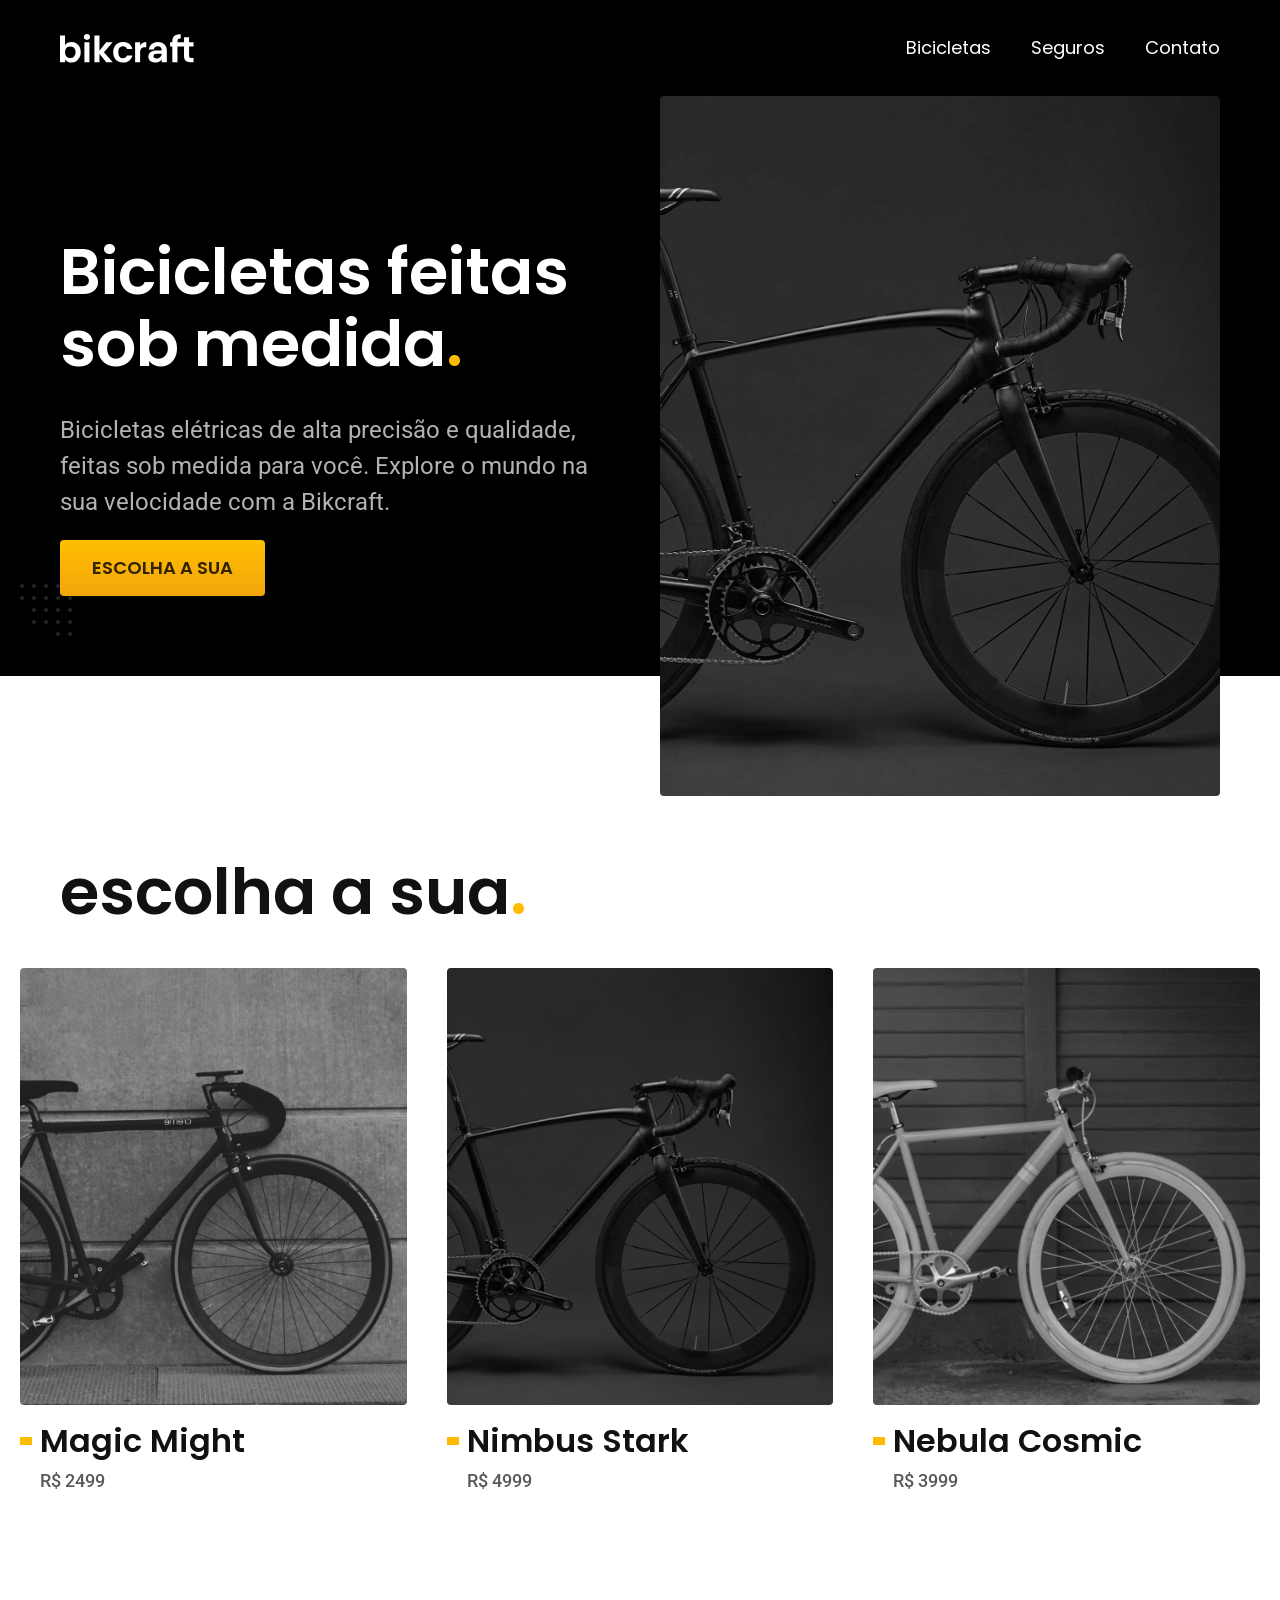
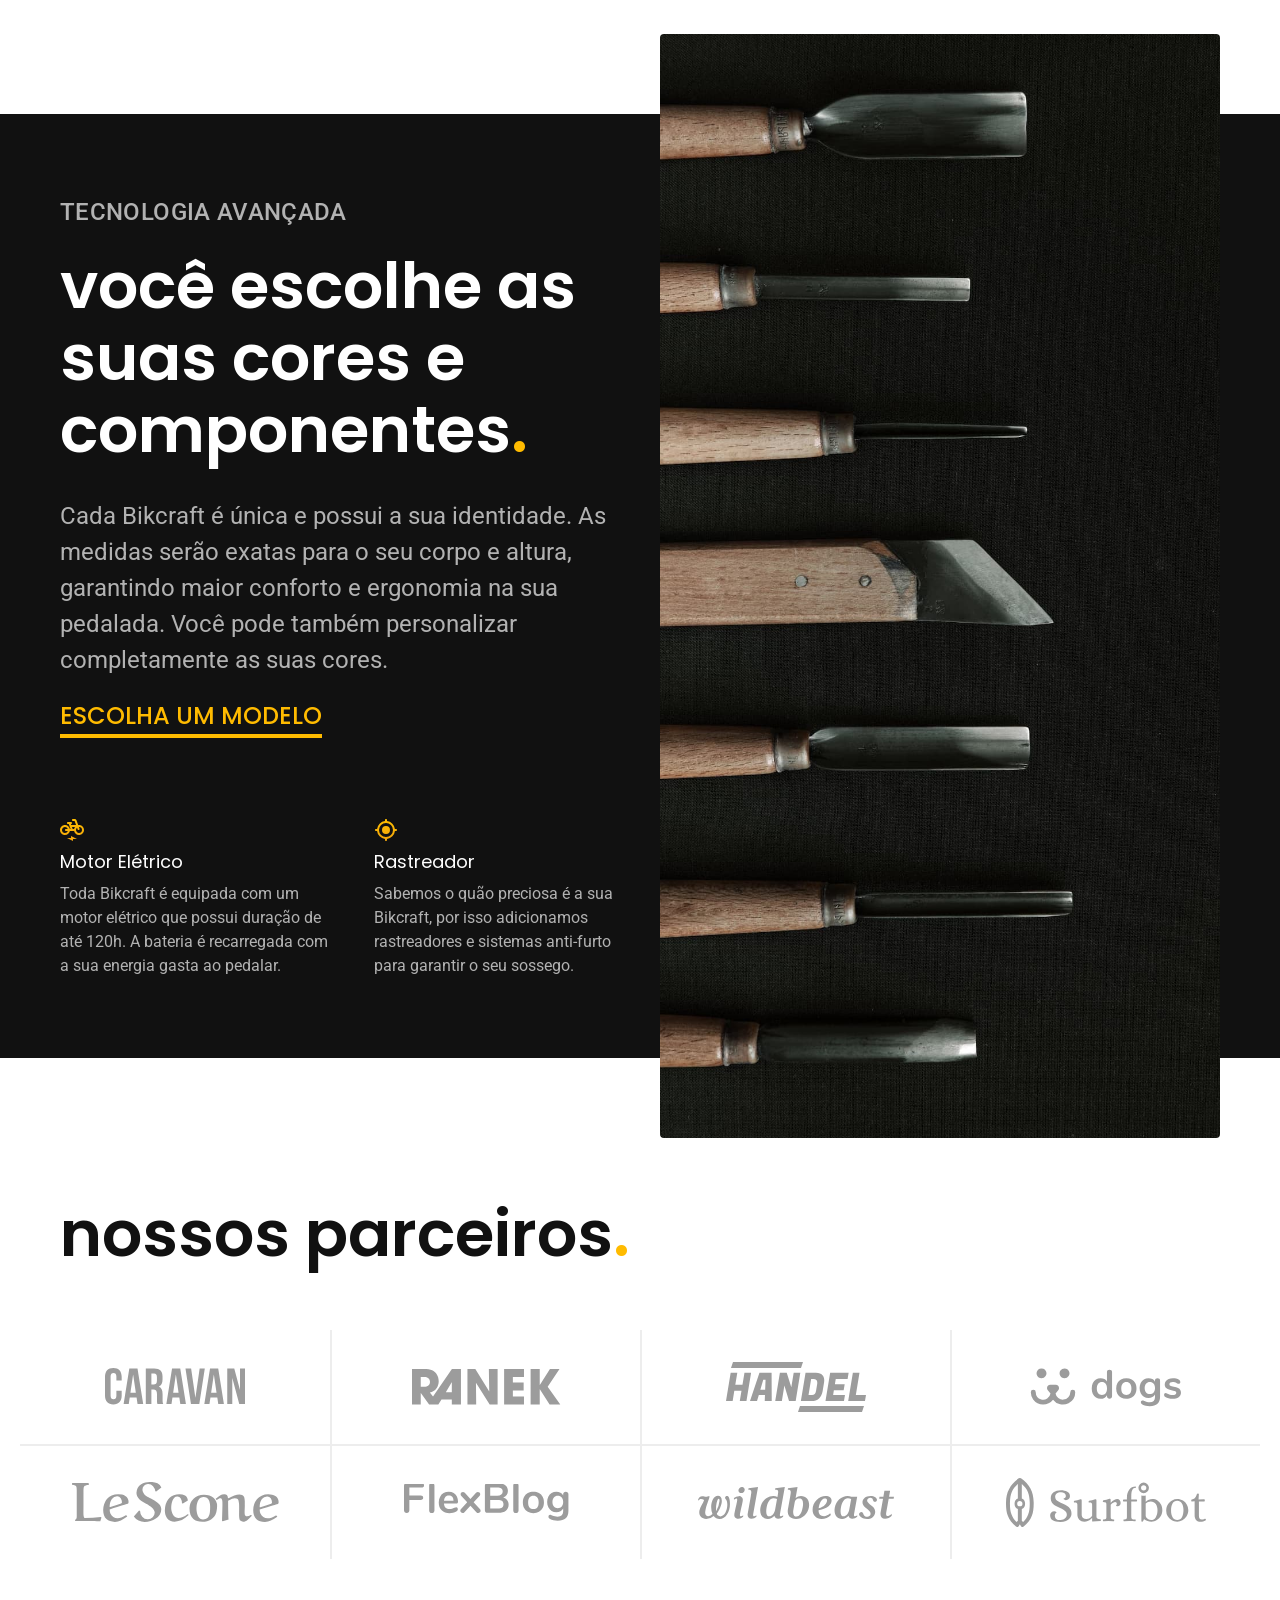
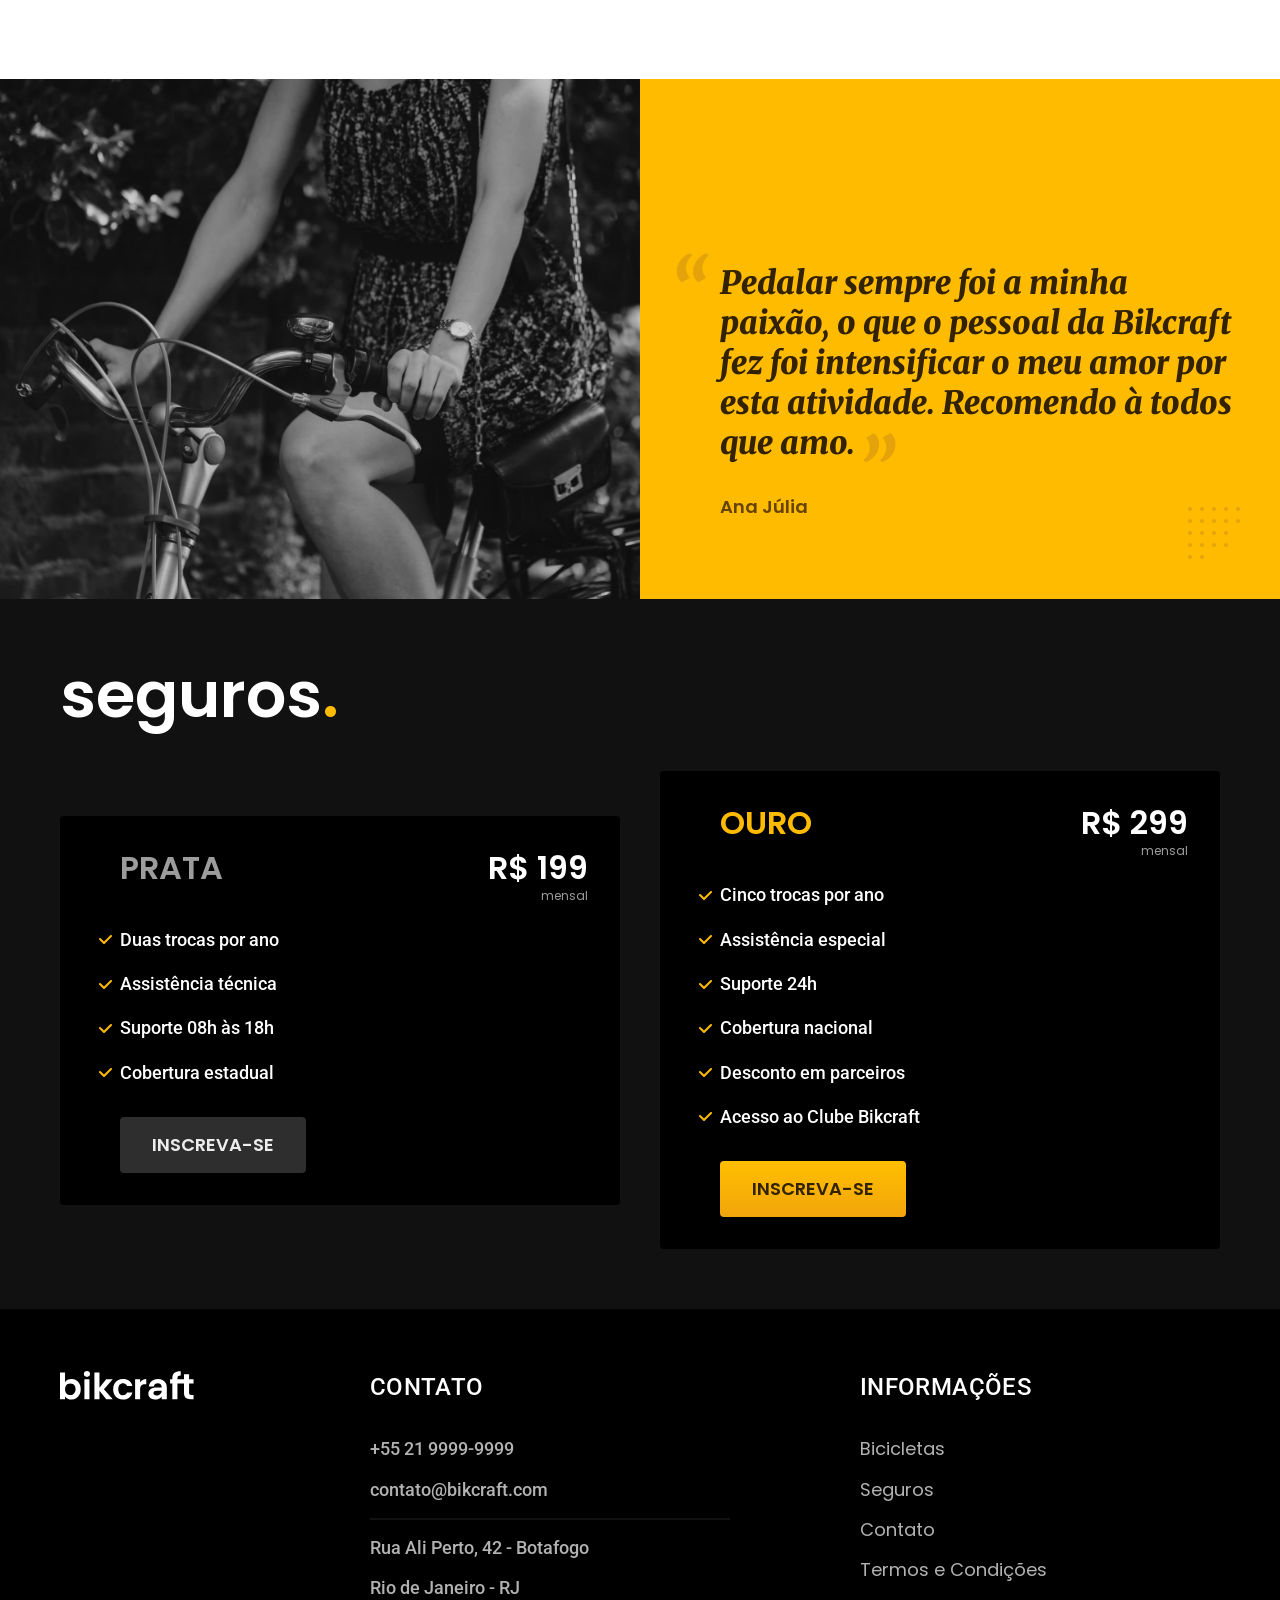
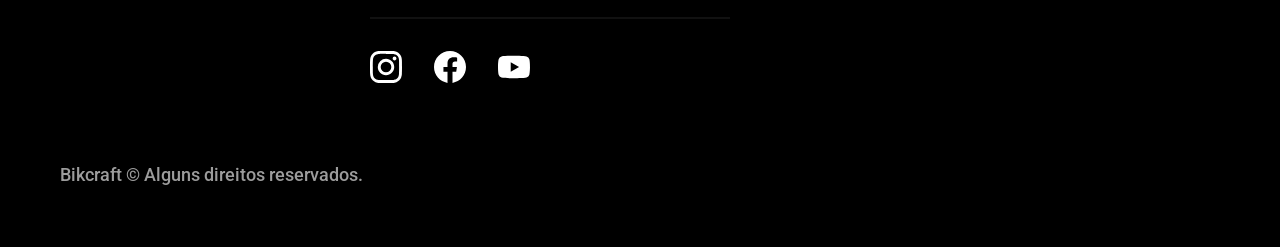
==== commit f2a58fef: "otimizado para producao" ====
--- a/index.html
+++ b/index.html
@@ -9,10 +9,14 @@
   <meta name="description" content="Bicicletas elétricas de alta precisão e qualidade, feitas sob medida para o cliente. Explore o mundo na sua velocidade com a Bikcraft.">
 
   <link rel="icon" href="./favicon.svg" type="image/svg+xml">
-  <link rel="preload" href="./css/style.css" as="style">
-  <link rel="stylesheet" href="./css/style.css">
+  <link rel="preload" href="./css/style.min.css" as="style">
+  <link rel="stylesheet" href="./css/style.min.css">
 
   <script>document.documentElement.classList.add('js');</script>
+
+  <link rel="preconnect" href="https://fonts.googleapis.com">
+  <link rel="preconnect" href="https://fonts.gstatic.com" crossorigin>
+  <link href="https://fonts.googleapis.com/css2?family=Merriweather:ital,opsz,wght@0,18..144,300..900;1,18..144,300..900&family=Poppins:wght@400;600&family=Roboto:ital,wght@0,100..900;1,100..900&display=swap" rel="stylesheet">
 </head>
 
 <body>
--- a/css/style.min.css
+++ b/css/style.min.css
@@ -0,0 +1 @@
+body{margin:0;font-family:Arial,Helvetica,sans-serif;color:#111}blockquote,dd,h1,h2,h3,h4,p,ul{margin:0}ul{padding:0;list-style:none}a{text-decoration:none;color:inherit}img{max-width:100%;height:auto;display:block}img[src$=".jpg"]{border-radius:4px}.font-1-xs{font:400 0.75rem/1.35 Poppins,sans-serif}.font-2-xs{font:400 0.875rem/1.43 Roboto,sans-serif}.font-1-s{font:400 1rem/1.5 Poppins,sans-serif}.font-2-s{font:400 1rem/1.5 Roboto,sans-serif}.font-1-m,.font-1-m-b{font:400 1.125rem/1.35 Poppins,sans-serif}.font-1-m-b{font-weight:600}.font-2-m{font:500 1.125rem/1.35 Roboto,sans-serif}.font-1-l{font:400 1.5rem/1.5 Poppins,sans-serif}.font-2-l,.font-2-l-b{font:400 1.5rem/1.5 Roboto,sans-serif}.font-2-l-b{font-weight:500;letter-spacing:.015em;text-transform:uppercase}.font-1-xl{font:600 2rem/1.25 Poppins,sans-serif}.font-2-xl{font:500 2rem/1.25 Roboto,sans-serif}.font-1-xxl{font:600 4rem/1.125 Poppins,sans-serif}@media (max-width:1200px){.font-1-xxl{font-size:3rem}.font-2-l,.font-2-l-b{font-size:1.125rem}}@media (max-width:800px){.font-1-xxl{font-size:2rem}.font-1-xl,.font-2-xl{font-size:1.5rem}}:root{--cor-0:#ffffff;--cor-1:#f7f7f7;--cor-2:#ededed;--cor-3:#dedede;--cor-4:#cccccc;--cor-5:#b2b2b2;--cor-6:#9c9c9c;--cor-7:#717171;--cor-8:#595959;--cor-9:#404040;--cor-10:#2e2e2e;--cor-11:#111111;--cor-12:#000000;--cor-p1:#ffbb00;--cor-p2:#e4a30b;--cor-p3:#a66f00;--cor-p4:#664400;--cor-p5:#332200}.cor-0{color:var(--cor-0)}.cor-1{color:var(--cor-1)}.cor-2{color:var(--cor-2)}.cor-3{color:var(--cor-3)}.cor-4{color:var(--cor-4)}.cor-5{color:var(--cor-5)}.cor-6{color:var(--cor-6)}.cor-7{color:var(--cor-7)}.cor-8{color:var(--cor-8)}.cor-9{color:var(--cor-9)}.cor-10{color:var(--cor-10)}.cor-11{color:var(--cor-11)}.cor-12{color:var(--cor-12)}.cor-p1{color:var(--cor-p1)}.cor-p2{color:var(--cor-p2)}.cor-p3{color:var(--cor-p3)}.cor-p4{color:var(--cor-p4)}.cor-p5{color:var(--cor-p5)}.js .fadeInDown{transform:translate3d(0,-20px,0)}.js .fadeInUp{transform:translate3d(0,20px,0)}.js .fadeInRight{transform:translate3d(20px,0,0)}.js .fadeInLeft{transform:translate3d(-20px,0,0)}.js [data-anime]{opacity:0}.js .anime{opacity:1;transform:none;transition:transform .8s,opacity .8s}.header-bg{background-color:var(--cor-12)}.header{display:flex;flex-wrap:wrap;gap:20px;justify-content:space-between;align-items:center;padding-top:20px;padding-bottom:20px}.header-menu{display:flex;flex-wrap:wrap;gap:40px}.header-menu a{display:inline-block;padding:16px 0;position:relative}.header-menu a:after{content:"";display:block;height:2px;width:0;background:var(--cor-0);margin-top:4px;transition:.3s;position:absolute}.header-menu a.ativo::after,.header-menu a:hover::after{width:100%}@media (max-width:800px){.header-menu{gap:20px}.header-menu a{background:var(--cor-11);padding:12px 16px;border-radius:4px}.header-menu a:hover{background-color:var(--cor-10)}.header a:after{display:none}}@media (max-width:600px){.header-menu{gap:12px}.header-menu a{padding:8px 12px;font-size:14px}}.footer-bg{background-color:var(--cor-12)}.footer{display:grid;grid-template-columns:3fr 5fr 4fr;gap:40px;padding-top:60px;padding-bottom:60px}.footer h3{margin-bottom:32px}.footer-contato ul{margin-bottom:32px}.footer-contato li:nth-child(2n):after{content:"";display:block;max-width:360px;height:2px;background:var(--cor-11);margin-top:16px}.footer li{margin-bottom:16px}.footer-redes{display:flex;gap:32px}.footer a:hover{color:var(--cor-0)}.footer-copy{grid-column:1/-1;margin-top:40px}@media (max-width:800px){.footer>img{display:none}.footer{grid-template-columns:1fr 1fr}}@media (max-width:600px){.footer{grid-template-columns:1fr;gap:60px}.footer-copy{margin-top:0}}.container{box-sizing:border-box;max-width:1200px;padding-left:20px;padding-right:20px;margin-left:auto;margin-right:auto}.botao{display:inline-block;padding:16px 32px;background:linear-gradient(#ffbf00,#f2a50c);border-radius:4px;box-shadow:0 1px 2px rgba(0,0,0,.1);text-transform:uppercase;color:var(--cor-p5);font:600 1.125rem/1.35 Poppins,sans-serif;max-width:max-content;border:none;cursor:pointer}.botao:hover{background:linear-gradient(#ffb60d,#e59317)}.botao.secundario{background:var(--cor-10);color:var(--cor-2)}.botao.secundario:hover{background:var(--cor-9)}.botao.seta{display:flex;align-items:center}.botao.seta::after{content:"";display:inline-block;width:18px;height:10px;margin-left:12px;background:url("../img/icones/seta.svg");transition:transform .2s}.botao.seta:hover::after{transform:translateX(4px)}@media (max-width:600px){.botao{padding:12px 16px;font-size:1rem}}.link{display:inline-block;color:var(--cor-p1);font:500 1.5rem/1.5 Poppins,sans-serif;text-transform:uppercase}.link::after{content:"";display:block;width:100%;height:4px;background-color:currentColor}.link:hover{color:var(--cor-0)}.titulo-bg{padding-top:60px;padding-bottom:60px;background-color:var(--cor-11)}.titulo{background:url("../img/dec/top-right.svg") no-repeat top right 20px}.titulo p{margin-bottom:4px}@media (max-width:800px){.titulo-bg{padding-top:40px;padding-bottom:40px}.titulo p{font-size:1rem;text-transform:lowercase;font-weight:400}}.form{display:grid;grid-template-columns:1fr 1fr;gap:20px}.form label{display:block;font:400 1rem/1.5 Poppins,sans-serif;margin-bottom:4px}.form .col-2{grid-column:span 2}.form input[type=email],.form input[type=text],.form textarea{font:400 1rem/1.5 Roboto,sans-serif;background:var(--cor-1);border:1px solid var(--cor-2);padding:12px;border-radius:4px;width:100%;box-sizing:border-box}.form input[type=email]:focus,.form input[type=text]:focus,.form textarea:focus{outline:0;border-color:var(--cor-p1);background:var(--cor-0);box-shadow:0 0 0 2px #fea}@media (max-width:600px){.form{grid-template-columns:1fr}.form .col-2{grid-column:1}}.introducao-bg{background:var(--cor-12) url("../img/dec/bottom-left.svg") no-repeat bottom 160px left 20px;box-shadow:inset 0 -120px var(--cor-0)}.introducao{display:grid;grid-template-columns:1fr 1fr;gap:0 40px}.introducao-conteudo{align-self:end;padding-bottom:200px}.introducao img{width:100%;height:100%;object-fit:cover;border-radius:4px}.introducao h1{margin-bottom:32px}.introducao p{margin-bottom:20px}@media (max-width:800px){.introducao-bg{background:var(--cor-11);padding-top:40px;box-shadow:inset 0 -60px #fff}.introducao{grid-template-columns:1fr;gap:32px}.introducao-conteudo{padding-bottom:0}.introducao h1{margin-bottom:16px}.introducao img{height:300px;width:100%}}.tecnologia-bg{background-color:var(--cor-11);box-shadow:inset 0 80px var(--cor-0),inset 0 -80px var(--cor-0)}.tecnologia{display:grid;grid-template-columns:1fr 1fr;gap:40px}.tecnologia-imagem img{width:100%;height:100%;object-fit:cover;object-position:left}.tecnologia-conteudo{padding-top:160px;padding-bottom:160px}.tecnologia-conteudo>span{display:block;margin-bottom:20px}.tecnologia-conteudo h2{margin-bottom:32px}.tecnologia-conteudo>p{margin-bottom:20px}.tecnologia a{margin-bottom:80px}.tecnologia-vantagens{display:flex;gap:40px}.tecnologia-vantagens h3{margin-bottom:8px;width:max-content}.tecnologia-vantagens img{width:24px;margin-bottom:8px}@media (max-width:800px){.tecnologia-bg{box-shadow:initial}.tecnologia{grid-template-columns:1fr}.tecnologia-conteudo{padding-top:60px;padding-bottom:60px}.tecnologia-imagem{display:none}.tecnologia a{margin-bottom:60px}}@media (max-width:600px){.tecnologia-vantagens{flex-direction:column}}.parceiros{padding-top:60px;padding-bottom:120px}.parceiros h2{margin-bottom:60px}.parceiros ul{padding:0 20px;max-width:1400px;display:grid;grid-template-columns:repeat(4,1fr);margin:0 auto}.parceiros li{display:flex;padding:32px;border-left:2px solid var(--cor-2)}.parceiros img{margin:auto}.parceiros li:first-child,.parceiros li:nth-child(5){border-left:none}.parceiros li:nth-child(n+5){border-top:2px solid var(--cor-2)}@media (max-width:800px){.parceiros{padding-bottom:60px}.parceiros h2{margin-bottom:20px}.parceiros ul{grid-template-columns:repeat(2,1fr)}.parceiros li:nth-child(n+3){border-top:2px solid var(--cor-2)}.parceiros li:nth-child(odd){border-left:none}}.depoimento{display:grid;grid-template-columns:1fr 1fr;background-color:var(--cor-p1);overflow:hidden}.depoimento img{width:100%;height:100%;object-fit:cover;border-radius:0}.depoimento-conteudo{padding:40px 40px 80px 80px;align-self:end;background:url("../img/dec/bottom-right-p.svg") no-repeat bottom 40px right 40px}.depoimento-conteudo p{max-width:32ch;font-family:Merriweather,serif;font-style:italic;font-weight:900;margin-bottom:32px;position:relative}.depoimento p::after,.depoimento p::before{font-size:5rem;color:var(--cor-p2);position:absolute}.depoimento p::before{content:"“";left:-50px;top:-20px}.depoimento p::after{content:"”"}@media (min-width:1200px){.depoimento img{max-height:520px}}@media (max-width:800px){.depoimento{grid-template-columns:1fr;text-align:center}.depoimento img{max-height:200px}.depoimento-conteudo{padding:40px 20px;margin:auto}}.bicicletas-lista{padding-top:60px;padding-bottom:120px}.bicicletas-lista h2{margin-bottom:40px}.bicicletas-lista ul{display:flex;gap:40px;padding:0 20px 20px 20px;max-width:1400px;margin-left:auto;margin-right:auto;overflow-x:auto}#bicicleta .bicicletas-lista ul{padding:0 0 20px 0}.bicicletas-lista li{flex:1;min-width:280px}.bicicletas-lista a{display:block}.bicicletas-lista img{margin-bottom:16px}.bicicletas-lista h3{margin-bottom:8px;display:flex;align-items:center}.bicicletas-lista h3::before{content:"";display:inline-block;height:8px;width:12px;margin-right:8px;background-color:var(--cor-p1);transition:width .2s}.bicicletas-lista a:hover h3::before{width:24px}.bicicletas-lista li span{padding-left:20px}@media (max-width:800px){.bicicletas-lista{padding-bottom:60px}.bicicletas-lista ul{gap:20px}}.bicicletas-bg{background:linear-gradient(to right,var(--cor-0) 30%,var(--cor-11) 0)}.bicicletas{display:grid;grid-template-columns:1fr 1fr;gap:40px;padding-top:60px;padding-bottom:60px;background:url("../img/dec/top-right.svg") no-repeat top 40px right 20px}.bicicletas-imagem{display:grid}.bicicletas-imagem img{grid-area:1/1}.bicicletas-imagem span{grid-area:1/1;place-self:start end;margin-top:20px;background:var(--cor-12);display:inline-block;padding:8px 16px 8px 8px;border-radius:4px 0 0 4px}.bicicletas-conteudo{display:grid;grid-template-columns:1fr auto;align-content:start}.bicicletas h2,.bicicletas p{grid-column:1/-1}.bicicletas h2{margin-bottom:20px}.bicicletas h2::before{content:"";display:block;width:12px;height:8px;background-color:var(--cor-p1);margin-bottom:8px}.bicicletas p{margin-bottom:32px}.bicicletas a{place-self:end}.bicicletas li{display:flex;align-items:center}.bicicletas ul{display:grid;gap:16px}.bicicletas-conteudo img{width:24px;margin-right:8px}@media (max-width:800px){.bicicletas-bg{background:var(--cor-11)}.bicicletas{grid-template-columns:1fr;gap:20px;padding-top:40px;padding-bottom:40px}}@media (max-width:600px){.bicicletas-conteudo{grid-template-columns:1fr}.bicicletas ul{font-size:1rem;grid-template-columns:1fr 1fr;margin-bottom:32px}.bicicletas a{place-self:start}}.bicicleta{display:grid;grid-template-columns:1fr 1fr;align-items:start;gap:40px;padding-top:60px;padding-bottom:60px}#bicicleta .titulo p{text-transform:uppercase}.bicicleta-imagens{display:flex;flex-wrap:wrap;gap:20px}.bicicleta-imagens img{flex:1;min-width:200px}.bicicleta-imagens img:first-child{min-width:100%}.bicicleta-conteudo>p{margin-bottom:32px}.bicicleta-comprar{display:grid;grid-template-columns:max-content auto;align-items:center;justify-items:start;gap:8px 12px;margin-bottom:40px}.bicicleta-comprar a{grid-row:span 2}.bicicleta-comprar span{display:flex;align-items:center;background-color:var(--cor-12);gap:8px;padding:4px 8px;border-radius:4px}.bicicleta-conteudo h2{text-transform:uppercase;letter-spacing:.015em;margin-bottom:12px}.bicicleta-ficha,.bicicleta-informacoes{padding:32px;background-color:var(--cor-12);border-radius:4px}.bicicleta-informacoes{margin-bottom:40px;display:grid;grid-template-columns:1fr 1fr;gap:32px}.bicicleta-informacoes img{width:24px;margin-bottom:8px}.bicicleta-informacoes h3{margin-bottom:8px}.bicicleta-ficha li{padding:4px 0;display:flex;justify-content:space-between;border-bottom:1px solid var(--cor-11)}.bicicleta-ficha li:last-child{border-bottom:none}.bicicleta-ficha span{color:var(--cor-6)}@media (max-width:800px){.bicicleta{grid-template-columns:1fr;padding-top:40px;padding-bottom:40px}.bicicleta-imagens{grid-row:2}}@media (max-width:400px){.bicicleta-informacoes{grid-template-columns:1fr}.bicicleta-comprar{grid-template-columns:1fr}}.seguro-bg{background-color:var(--cor-11);box-shadow:inset 0 120px var(--cor-0),inset 0 -120px var(--cor-12)}.seguro{display:grid;grid-template-columns:1fr 1fr;gap:40px}.seguro-imagem img{width:100%;height:100%;object-fit:cover}.seguro-conteudo{padding-top:180px;padding-bottom:180px}.seguro h2{margin-bottom:32px}.seguro p{margin-bottom:20px}@media (max-width:800px){.seguro-bg{box-shadow:inset 0 -60px var(--cor-12)}.seguro{grid-template-columns:1fr}.seguro-conteudo{grid-row:1;padding-top:40px;padding-bottom:0}}.seguros-bg{background:var(--cor-11)}.seguros{padding-top:60px;padding-bottom:60px;display:grid;grid-template-columns:1fr 1fr;gap:40px;align-items:center}#seguros .seguros{padding-top:0}.seguros h2{grid-column:1/-1}.seguros-item{background-color:var(--cor-12);padding:32px 32px 32px 60px;display:grid;grid-template-columns:1fr auto;border-radius:4px}.seguros-item h3{margin-bottom:40px}.seguros-item span{grid-column:2;display:block;text-align:right}.seguros-item ul{grid-column:1/-1;margin-bottom:32px}.seguros-item li{display:flex;align-items:center;position:relative}.seguros-item li+li{margin-top:20px}.seguros-item li::before{content:"";display:inline-block;width:13px;height:9px;background-image:url("../img/icones/lista.svg");position:absolute;left:-21px}.seguros-item a{grid-column:1/-1}@media (max-width:800px){.seguros{grid-template-columns:1fr}}.vantagens-bg{background-color:var(--cor-12)}.vantagens{padding-top:120px;padding-bottom:120px}.vantagens h2{margin-bottom:60px}.vantagens ul{display:grid;grid-template-columns:repeat(auto-fit,minmax(280px,max-content));gap:40px 80px}.vantagens h3,.vantagens img{margin-bottom:8px}@media (max-width:800px){.vantagens{padding-top:60px;padding-bottom:60px}.vantagens h2{margin-bottom:40px}.vantagens ul{gap:20px}}.perguntas{padding-top:120px;padding-bottom:120px}.perguntas h2{margin-bottom:60px}.perguntas dl>div{padding:20px;border-radius:4px}.perguntas dl>div:nth-child(odd){background-color:var(--cor-1)}.perguntas button{display:grid;grid-template-columns:auto 1fr auto;align-items:center;gap:8px;cursor:pointer;border:none;background:0 0;width:100%;text-align:left}.perguntas button::before{content:"";display:inline-block;width:12px;height:8px;background-color:var(--cor-p1)}.perguntas button::after{content:"";display:inline-block;width:14px;height:6px;background:url("../img/icones/seta-abrir.svg");transition:.3s}.perguntas button:hover::after,.perguntas button[aria-expanded=true]::after{transform:rotate(180deg)}.js .perguntas dd{display:none}.js .perguntas dd.ativa{display:block}.perguntas dd{padding-left:20px;padding-top:16px;max-width:80ch}@media (max-width:800px){.perguntas{padding-top:60px;padding-bottom:60px}.perguntas h2{margin-bottom:40px}}#contato{background:linear-gradient(var(--cor-11) 600px,var(--cor-1) 0)}.contato{display:grid;grid-template-columns:5fr 7fr}.contato-dados,.contato-formulario{padding:60px;box-shadow:0 1px 2px rgba(0,0,0,.1)}.contato-dados{border-radius:5px 0 0 5px;background:var(--cor-12) url("../img/dec/bottom-left.svg") no-repeat bottom 20px left 20px}.contato-formulario{border-radius:0 5px 5px 0;background:var(--cor-0) url("../img/dec/bottom-right.svg") no-repeat bottom 20px right 20px}.contato-dados h2{margin-bottom:60px}.contato-endereco{margin-bottom:32px;padding-left:28px;background:url("../img/icones/local.svg") no-repeat 0 2px}.contato-endereco p{margin-bottom:8px}.contato-meios a{display:block;max-width:max-content;margin-bottom:8px;padding-left:28px}.contato-meios a:hover{color:var(--cor-0)}.contato-meios a:first-child{background:url("../img/icones/email.svg") no-repeat 0 2px}.contato-meios a:nth-child(2){margin-bottom:32px}.contato-meios a:nth-child(3){background:url("../img/icones/telefone.svg") no-repeat 0 2px;margin-bottom:60px}.contato-redes{display:flex;gap:32px;padding-left:28px}@media (max-width:800px){.contato{grid-template-columns:1fr}.contato-dados,.contato-formulario{padding:20px}.contato-dados{border-radius:5px 5px 0 0;background:var(--cor-12)}.contato-formulario{border-radius:0 0 5px 5px}.contato-dados h2,.contato-meios a:nth-child(3){margin-bottom:32px}.contato-redes{margin-bottom:12px}}.lojas{display:grid;grid-template-columns:1fr 1fr;gap:0 40px;padding-top:120px;padding-bottom:120px}.lojas h2{grid-column:1/-1;margin-bottom:60px}.lojas img{border-radius:4px 4px 0 0}.lojas-item{border-radius:4px;background:var(--cor-0);box-shadow:0 1px 2px rgba(0,0,0,.1)}.lojas-conteudo{display:grid;grid-template-columns:1fr 1fr;gap:32px 16px;padding:32px}.lojas-conteudo h3,.lojas-tempo{grid-column:1/-1}.lojas-dados{display:grid;gap:8px;border-left:2px solid var(--cor-2);padding-left:12px}.lojas-tempo{display:flex;align-items:center;gap:8px}@media (max-width:800px){.lojas{gap:20px;padding-top:60px;padding-bottom:60px}.lojas h2{margin-bottom:32px}.lojas-conteudo{grid-template-columns:1fr}}@media (max-width:600px){.lojas{grid-template-columns:1fr}}#orcamento{background:linear-gradient(var(--cor-11) 600px,var(--cor-1) 0)}.orcamento{display:grid;grid-template-columns:5fr 7fr;padding-bottom:120px}.orcamento h2{text-transform:uppercase;position:relative;display:flex;align-items:center}.orcamento h2::before{content:"";display:inline-block;width:4px;height:8px;background-color:var(--cor-p1);position:absolute;left:-12px}.orcamento-dados,.orcamento-produto{padding:60px;box-shadow:0 1px 2px rgba(0,0,0,.1)}.orcamento-produto{border-radius:5px 0 0 5px;background:var(--cor-12) url("../img/dec/bottom-left.svg") no-repeat bottom 20px left 20px;display:grid;grid-template-columns:1fr 1fr;gap:20px;align-content:start}.orcamento-produto>*{grid-column:1/-1}.orcamento-produto>label{grid-column:initial}.orcamento-produto label{font:400 1rem/1.5 Poppins,sans-serif;color:var(--cor-4);background-color:var(--cor-10);padding:12px 16px;border-radius:4px;cursor:pointer;display:grid;grid-template-columns:auto 1fr auto;align-items:center;border:1px solid var(--cor-10)}.orcamento-produto input:checked+label{background:var(--cor-0);color:var(--cor-11)}.orcamento-produto label::before{content:"";display:inline-block;box-sizing:border-box;width:12px;height:12px;border:1px solid var(--cor-6);border-radius:50%;margin-right:8px}.orcamento-produto input:checked+label::before{border-color:var(--cor-7);box-shadow:inset 0 0 0 3px var(--cor-0),inset 0 0 0 6px var(--cor-7)}.orcamento-produto label:hover{background-color:var(--cor-9);border-color:var(--cor-9)}.orcamento-produto input:focus+label{box-shadow:0 0 0 2px var(--cor-p1);border-color:var(--cor-12)}.orcamento-produto label span{display:none}.orcamento-produto input:checked+label span{display:inline-block}.orcamento-produto input{opacity:0;position:absolute;pointer-events:none}.orcamento-dados{border-radius:0 5px 5px 0;background:var(--cor-0) url("../img/dec/bottom-right.svg") no-repeat bottom 20px right 20px}.orcamento-conteudo{display:none}.orcamento-conteudo h2,.orcamento-dados h2:nth-of-type(n+2){margin-top:20px}#bikcraft:checked~#orcamento-bikcraft,#seguro:checked~#orcamento-seguro{display:grid;gap:20px}.orcamento-detalhes{display:none;background:var(--cor-0);padding:20px;grid-template-columns:1fr 1fr;border-radius:4px;align-items:center}.orcamento-detalhes li{display:flex;align-items:center;margin-bottom:8px}.orcamento-detalhes li img{width:16px;margin-right:8px}.orcamento-produto input:checked+label+.orcamento-detalhes{display:grid}@media (max-width:1200px){.orcamento-dados,.orcamento-produto{padding:32px}}@media (max-width:800px){.orcamento{grid-template-columns:1fr}.orcamento-produto{border-radius:5px 5px 0 0;background:var(--cor-12)}.orcamento-dados{border-radius:0 0 5px 5px}}@media (max-width:400px){.orcamento-produto{grid-template-columns:1fr}}.termos{padding-top:80px;padding-bottom:80px}.termos h2{font-weight:600;margin-bottom:20px}.termos p+h2{margin-top:40px}.termos p{max-width:75ch;margin-bottom:24px}
--- a/css/style.min.css
+++ b/css/style.min.css
@@ -0,0 +1 @@
+body{margin:0;font-family:Arial,Helvetica,sans-serif;color:#111}blockquote,dd,h1,h2,h3,h4,p,ul{margin:0}ul{padding:0;list-style:none}a{text-decoration:none;color:inherit}img{max-width:100%;height:auto;display:block}img[src$=".jpg"]{border-radius:4px}.font-1-xs{font:400 0.75rem/1.35 Poppins,sans-serif}.font-2-xs{font:400 0.875rem/1.43 Roboto,sans-serif}.font-1-s{font:400 1rem/1.5 Poppins,sans-serif}.font-2-s{font:400 1rem/1.5 Roboto,sans-serif}.font-1-m,.font-1-m-b{font:400 1.125rem/1.35 Poppins,sans-serif}.font-1-m-b{font-weight:600}.font-2-m{font:500 1.125rem/1.35 Roboto,sans-serif}.font-1-l{font:400 1.5rem/1.5 Poppins,sans-serif}.font-2-l,.font-2-l-b{font:400 1.5rem/1.5 Roboto,sans-serif}.font-2-l-b{font-weight:500;letter-spacing:.015em;text-transform:uppercase}.font-1-xl{font:600 2rem/1.25 Poppins,sans-serif}.font-2-xl{font:500 2rem/1.25 Roboto,sans-serif}.font-1-xxl{font:600 4rem/1.125 Poppins,sans-serif}@media (max-width:1200px){.font-1-xxl{font-size:3rem}.font-2-l,.font-2-l-b{font-size:1.125rem}}@media (max-width:800px){.font-1-xxl{font-size:2rem}.font-1-xl,.font-2-xl{font-size:1.5rem}}:root{--cor-0:#ffffff;--cor-1:#f7f7f7;--cor-2:#ededed;--cor-3:#dedede;--cor-4:#cccccc;--cor-5:#b2b2b2;--cor-6:#9c9c9c;--cor-7:#717171;--cor-8:#595959;--cor-9:#404040;--cor-10:#2e2e2e;--cor-11:#111111;--cor-12:#000000;--cor-p1:#ffbb00;--cor-p2:#e4a30b;--cor-p3:#a66f00;--cor-p4:#664400;--cor-p5:#332200}.cor-0{color:var(--cor-0)}.cor-1{color:var(--cor-1)}.cor-2{color:var(--cor-2)}.cor-3{color:var(--cor-3)}.cor-4{color:var(--cor-4)}.cor-5{color:var(--cor-5)}.cor-6{color:var(--cor-6)}.cor-7{color:var(--cor-7)}.cor-8{color:var(--cor-8)}.cor-9{color:var(--cor-9)}.cor-10{color:var(--cor-10)}.cor-11{color:var(--cor-11)}.cor-12{color:var(--cor-12)}.cor-p1{color:var(--cor-p1)}.cor-p2{color:var(--cor-p2)}.cor-p3{color:var(--cor-p3)}.cor-p4{color:var(--cor-p4)}.cor-p5{color:var(--cor-p5)}.js .fadeInDown{transform:translate3d(0,-20px,0)}.js .fadeInUp{transform:translate3d(0,20px,0)}.js .fadeInRight{transform:translate3d(20px,0,0)}.js .fadeInLeft{transform:translate3d(-20px,0,0)}.js [data-anime]{opacity:0}.js .anime{opacity:1;transform:none;transition:transform .8s,opacity .8s}.header-bg{background-color:var(--cor-12)}.header{display:flex;flex-wrap:wrap;gap:20px;justify-content:space-between;align-items:center;padding-top:20px;padding-bottom:20px}.header-menu{display:flex;flex-wrap:wrap;gap:40px}.header-menu a{display:inline-block;padding:16px 0;position:relative}.header-menu a:after{content:"";display:block;height:2px;width:0;background:var(--cor-0);margin-top:4px;transition:.3s;position:absolute}.header-menu a.ativo::after,.header-menu a:hover::after{width:100%}@media (max-width:800px){.header-menu{gap:20px}.header-menu a{background:var(--cor-11);padding:12px 16px;border-radius:4px}.header-menu a:hover{background-color:var(--cor-10)}.header a:after{display:none}}@media (max-width:600px){.header-menu{gap:12px}.header-menu a{padding:8px 12px;font-size:14px}}.footer-bg{background-color:var(--cor-12)}.footer{display:grid;grid-template-columns:3fr 5fr 4fr;gap:40px;padding-top:60px;padding-bottom:60px}.footer h3{margin-bottom:32px}.footer-contato ul{margin-bottom:32px}.footer-contato li:nth-child(2n):after{content:"";display:block;max-width:360px;height:2px;background:var(--cor-11);margin-top:16px}.footer li{margin-bottom:16px}.footer-redes{display:flex;gap:32px}.footer a:hover{color:var(--cor-0)}.footer-copy{grid-column:1/-1;margin-top:40px}@media (max-width:800px){.footer>img{display:none}.footer{grid-template-columns:1fr 1fr}}@media (max-width:600px){.footer{grid-template-columns:1fr;gap:60px}.footer-copy{margin-top:0}}.container{box-sizing:border-box;max-width:1200px;padding-left:20px;padding-right:20px;margin-left:auto;margin-right:auto}.botao{display:inline-block;padding:16px 32px;background:linear-gradient(#ffbf00,#f2a50c);border-radius:4px;box-shadow:0 1px 2px rgba(0,0,0,.1);text-transform:uppercase;color:var(--cor-p5);font:600 1.125rem/1.35 Poppins,sans-serif;max-width:max-content;border:none;cursor:pointer}.botao:hover{background:linear-gradient(#ffb60d,#e59317)}.botao.secundario{background:var(--cor-10);color:var(--cor-2)}.botao.secundario:hover{background:var(--cor-9)}.botao.seta{display:flex;align-items:center}.botao.seta::after{content:"";display:inline-block;width:18px;height:10px;margin-left:12px;background:url("../img/icones/seta.svg");transition:transform .2s}.botao.seta:hover::after{transform:translateX(4px)}@media (max-width:600px){.botao{padding:12px 16px;font-size:1rem}}.link{display:inline-block;color:var(--cor-p1);font:500 1.5rem/1.5 Poppins,sans-serif;text-transform:uppercase}.link::after{content:"";display:block;width:100%;height:4px;background-color:currentColor}.link:hover{color:var(--cor-0)}.titulo-bg{padding-top:60px;padding-bottom:60px;background-color:var(--cor-11)}.titulo{background:url("../img/dec/top-right.svg") no-repeat top right 20px}.titulo p{margin-bottom:4px}@media (max-width:800px){.titulo-bg{padding-top:40px;padding-bottom:40px}.titulo p{font-size:1rem;text-transform:lowercase;font-weight:400}}.form{display:grid;grid-template-columns:1fr 1fr;gap:20px}.form label{display:block;font:400 1rem/1.5 Poppins,sans-serif;margin-bottom:4px}.form .col-2{grid-column:span 2}.form input[type=email],.form input[type=text],.form textarea{font:400 1rem/1.5 Roboto,sans-serif;background:var(--cor-1);border:1px solid var(--cor-2);padding:12px;border-radius:4px;width:100%;box-sizing:border-box}.form input[type=email]:focus,.form input[type=text]:focus,.form textarea:focus{outline:0;border-color:var(--cor-p1);background:var(--cor-0);box-shadow:0 0 0 2px #fea}@media (max-width:600px){.form{grid-template-columns:1fr}.form .col-2{grid-column:1}}.introducao-bg{background:var(--cor-12) url("../img/dec/bottom-left.svg") no-repeat bottom 160px left 20px;box-shadow:inset 0 -120px var(--cor-0)}.introducao{display:grid;grid-template-columns:1fr 1fr;gap:0 40px}.introducao-conteudo{align-self:end;padding-bottom:200px}.introducao img{width:100%;height:100%;object-fit:cover;border-radius:4px}.introducao h1{margin-bottom:32px}.introducao p{margin-bottom:20px}@media (max-width:800px){.introducao-bg{background:var(--cor-11);padding-top:40px;box-shadow:inset 0 -60px #fff}.introducao{grid-template-columns:1fr;gap:32px}.introducao-conteudo{padding-bottom:0}.introducao h1{margin-bottom:16px}.introducao img{height:300px;width:100%}}.tecnologia-bg{background-color:var(--cor-11);box-shadow:inset 0 80px var(--cor-0),inset 0 -80px var(--cor-0)}.tecnologia{display:grid;grid-template-columns:1fr 1fr;gap:40px}.tecnologia-imagem img{width:100%;height:100%;object-fit:cover;object-position:left}.tecnologia-conteudo{padding-top:160px;padding-bottom:160px}.tecnologia-conteudo>span{display:block;margin-bottom:20px}.tecnologia-conteudo h2{margin-bottom:32px}.tecnologia-conteudo>p{margin-bottom:20px}.tecnologia a{margin-bottom:80px}.tecnologia-vantagens{display:flex;gap:40px}.tecnologia-vantagens h3{margin-bottom:8px;width:max-content}.tecnologia-vantagens img{width:24px;margin-bottom:8px}@media (max-width:800px){.tecnologia-bg{box-shadow:initial}.tecnologia{grid-template-columns:1fr}.tecnologia-conteudo{padding-top:60px;padding-bottom:60px}.tecnologia-imagem{display:none}.tecnologia a{margin-bottom:60px}}@media (max-width:600px){.tecnologia-vantagens{flex-direction:column}}.parceiros{padding-top:60px;padding-bottom:120px}.parceiros h2{margin-bottom:60px}.parceiros ul{padding:0 20px;max-width:1400px;display:grid;grid-template-columns:repeat(4,1fr);margin:0 auto}.parceiros li{display:flex;padding:32px;border-left:2px solid var(--cor-2)}.parceiros img{margin:auto}.parceiros li:first-child,.parceiros li:nth-child(5){border-left:none}.parceiros li:nth-child(n+5){border-top:2px solid var(--cor-2)}@media (max-width:800px){.parceiros{padding-bottom:60px}.parceiros h2{margin-bottom:20px}.parceiros ul{grid-template-columns:repeat(2,1fr)}.parceiros li:nth-child(n+3){border-top:2px solid var(--cor-2)}.parceiros li:nth-child(odd){border-left:none}}.depoimento{display:grid;grid-template-columns:1fr 1fr;background-color:var(--cor-p1);overflow:hidden}.depoimento img{width:100%;height:100%;object-fit:cover;border-radius:0}.depoimento-conteudo{padding:40px 40px 80px 80px;align-self:end;background:url("../img/dec/bottom-right-p.svg") no-repeat bottom 40px right 40px}.depoimento-conteudo p{max-width:32ch;font-family:Merriweather,serif;font-style:italic;font-weight:900;margin-bottom:32px;position:relative}.depoimento p::after,.depoimento p::before{font-size:5rem;color:var(--cor-p2);position:absolute}.depoimento p::before{content:"“";left:-50px;top:-20px}.depoimento p::after{content:"”"}@media (min-width:1200px){.depoimento img{max-height:520px}}@media (max-width:800px){.depoimento{grid-template-columns:1fr;text-align:center}.depoimento img{max-height:200px}.depoimento-conteudo{padding:40px 20px;margin:auto}}.bicicletas-lista{padding-top:60px;padding-bottom:120px}.bicicletas-lista h2{margin-bottom:40px}.bicicletas-lista ul{display:flex;gap:40px;padding:0 20px 20px 20px;max-width:1400px;margin-left:auto;margin-right:auto;overflow-x:auto}#bicicleta .bicicletas-lista ul{padding:0 0 20px 0}.bicicletas-lista li{flex:1;min-width:280px}.bicicletas-lista a{display:block}.bicicletas-lista img{margin-bottom:16px}.bicicletas-lista h3{margin-bottom:8px;display:flex;align-items:center}.bicicletas-lista h3::before{content:"";display:inline-block;height:8px;width:12px;margin-right:8px;background-color:var(--cor-p1);transition:width .2s}.bicicletas-lista a:hover h3::before{width:24px}.bicicletas-lista li span{padding-left:20px}@media (max-width:800px){.bicicletas-lista{padding-bottom:60px}.bicicletas-lista ul{gap:20px}}.bicicletas-bg{background:linear-gradient(to right,var(--cor-0) 30%,var(--cor-11) 0)}.bicicletas{display:grid;grid-template-columns:1fr 1fr;gap:40px;padding-top:60px;padding-bottom:60px;background:url("../img/dec/top-right.svg") no-repeat top 40px right 20px}.bicicletas-imagem{display:grid}.bicicletas-imagem img{grid-area:1/1}.bicicletas-imagem span{grid-area:1/1;place-self:start end;margin-top:20px;background:var(--cor-12);display:inline-block;padding:8px 16px 8px 8px;border-radius:4px 0 0 4px}.bicicletas-conteudo{display:grid;grid-template-columns:1fr auto;align-content:start}.bicicletas h2,.bicicletas p{grid-column:1/-1}.bicicletas h2{margin-bottom:20px}.bicicletas h2::before{content:"";display:block;width:12px;height:8px;background-color:var(--cor-p1);margin-bottom:8px}.bicicletas p{margin-bottom:32px}.bicicletas a{place-self:end}.bicicletas li{display:flex;align-items:center}.bicicletas ul{display:grid;gap:16px}.bicicletas-conteudo img{width:24px;margin-right:8px}@media (max-width:800px){.bicicletas-bg{background:var(--cor-11)}.bicicletas{grid-template-columns:1fr;gap:20px;padding-top:40px;padding-bottom:40px}}@media (max-width:600px){.bicicletas-conteudo{grid-template-columns:1fr}.bicicletas ul{font-size:1rem;grid-template-columns:1fr 1fr;margin-bottom:32px}.bicicletas a{place-self:start}}.bicicleta{display:grid;grid-template-columns:1fr 1fr;align-items:start;gap:40px;padding-top:60px;padding-bottom:60px}#bicicleta .titulo p{text-transform:uppercase}.bicicleta-imagens{display:flex;flex-wrap:wrap;gap:20px}.bicicleta-imagens img{flex:1;min-width:200px}.bicicleta-imagens img:first-child{min-width:100%}.bicicleta-conteudo>p{margin-bottom:32px}.bicicleta-comprar{display:grid;grid-template-columns:max-content auto;align-items:center;justify-items:start;gap:8px 12px;margin-bottom:40px}.bicicleta-comprar a{grid-row:span 2}.bicicleta-comprar span{display:flex;align-items:center;background-color:var(--cor-12);gap:8px;padding:4px 8px;border-radius:4px}.bicicleta-conteudo h2{text-transform:uppercase;letter-spacing:.015em;margin-bottom:12px}.bicicleta-ficha,.bicicleta-informacoes{padding:32px;background-color:var(--cor-12);border-radius:4px}.bicicleta-informacoes{margin-bottom:40px;display:grid;grid-template-columns:1fr 1fr;gap:32px}.bicicleta-informacoes img{width:24px;margin-bottom:8px}.bicicleta-informacoes h3{margin-bottom:8px}.bicicleta-ficha li{padding:4px 0;display:flex;justify-content:space-between;border-bottom:1px solid var(--cor-11)}.bicicleta-ficha li:last-child{border-bottom:none}.bicicleta-ficha span{color:var(--cor-6)}@media (max-width:800px){.bicicleta{grid-template-columns:1fr;padding-top:40px;padding-bottom:40px}.bicicleta-imagens{grid-row:2}}@media (max-width:400px){.bicicleta-informacoes{grid-template-columns:1fr}.bicicleta-comprar{grid-template-columns:1fr}}.seguro-bg{background-color:var(--cor-11);box-shadow:inset 0 120px var(--cor-0),inset 0 -120px var(--cor-12)}.seguro{display:grid;grid-template-columns:1fr 1fr;gap:40px}.seguro-imagem img{width:100%;height:100%;object-fit:cover}.seguro-conteudo{padding-top:180px;padding-bottom:180px}.seguro h2{margin-bottom:32px}.seguro p{margin-bottom:20px}@media (max-width:800px){.seguro-bg{box-shadow:inset 0 -60px var(--cor-12)}.seguro{grid-template-columns:1fr}.seguro-conteudo{grid-row:1;padding-top:40px;padding-bottom:0}}.seguros-bg{background:var(--cor-11)}.seguros{padding-top:60px;padding-bottom:60px;display:grid;grid-template-columns:1fr 1fr;gap:40px;align-items:center}#seguros .seguros{padding-top:0}.seguros h2{grid-column:1/-1}.seguros-item{background-color:var(--cor-12);padding:32px 32px 32px 60px;display:grid;grid-template-columns:1fr auto;border-radius:4px}.seguros-item h3{margin-bottom:40px}.seguros-item span{grid-column:2;display:block;text-align:right}.seguros-item ul{grid-column:1/-1;margin-bottom:32px}.seguros-item li{display:flex;align-items:center;position:relative}.seguros-item li+li{margin-top:20px}.seguros-item li::before{content:"";display:inline-block;width:13px;height:9px;background-image:url("../img/icones/lista.svg");position:absolute;left:-21px}.seguros-item a{grid-column:1/-1}@media (max-width:800px){.seguros{grid-template-columns:1fr}}.vantagens-bg{background-color:var(--cor-12)}.vantagens{padding-top:120px;padding-bottom:120px}.vantagens h2{margin-bottom:60px}.vantagens ul{display:grid;grid-template-columns:repeat(auto-fit,minmax(280px,max-content));gap:40px 80px}.vantagens h3,.vantagens img{margin-bottom:8px}@media (max-width:800px){.vantagens{padding-top:60px;padding-bottom:60px}.vantagens h2{margin-bottom:40px}.vantagens ul{gap:20px}}.perguntas{padding-top:120px;padding-bottom:120px}.perguntas h2{margin-bottom:60px}.perguntas dl>div{padding:20px;border-radius:4px}.perguntas dl>div:nth-child(odd){background-color:var(--cor-1)}.perguntas button{display:grid;grid-template-columns:auto 1fr auto;align-items:center;gap:8px;cursor:pointer;border:none;background:0 0;width:100%;text-align:left}.perguntas button::before{content:"";display:inline-block;width:12px;height:8px;background-color:var(--cor-p1)}.perguntas button::after{content:"";display:inline-block;width:14px;height:6px;background:url("../img/icones/seta-abrir.svg");transition:.3s}.perguntas button:hover::after,.perguntas button[aria-expanded=true]::after{transform:rotate(180deg)}.js .perguntas dd{display:none}.js .perguntas dd.ativa{display:block}.perguntas dd{padding-left:20px;padding-top:16px;max-width:80ch}@media (max-width:800px){.perguntas{padding-top:60px;padding-bottom:60px}.perguntas h2{margin-bottom:40px}}#contato{background:linear-gradient(var(--cor-11) 600px,var(--cor-1) 0)}.contato{display:grid;grid-template-columns:5fr 7fr}.contato-dados,.contato-formulario{padding:60px;box-shadow:0 1px 2px rgba(0,0,0,.1)}.contato-dados{border-radius:5px 0 0 5px;background:var(--cor-12) url("../img/dec/bottom-left.svg") no-repeat bottom 20px left 20px}.contato-formulario{border-radius:0 5px 5px 0;background:var(--cor-0) url("../img/dec/bottom-right.svg") no-repeat bottom 20px right 20px}.contato-dados h2{margin-bottom:60px}.contato-endereco{margin-bottom:32px;padding-left:28px;background:url("../img/icones/local.svg") no-repeat 0 2px}.contato-endereco p{margin-bottom:8px}.contato-meios a{display:block;max-width:max-content;margin-bottom:8px;padding-left:28px}.contato-meios a:hover{color:var(--cor-0)}.contato-meios a:first-child{background:url("../img/icones/email.svg") no-repeat 0 2px}.contato-meios a:nth-child(2){margin-bottom:32px}.contato-meios a:nth-child(3){background:url("../img/icones/telefone.svg") no-repeat 0 2px;margin-bottom:60px}.contato-redes{display:flex;gap:32px;padding-left:28px}@media (max-width:800px){.contato{grid-template-columns:1fr}.contato-dados,.contato-formulario{padding:20px}.contato-dados{border-radius:5px 5px 0 0;background:var(--cor-12)}.contato-formulario{border-radius:0 0 5px 5px}.contato-dados h2,.contato-meios a:nth-child(3){margin-bottom:32px}.contato-redes{margin-bottom:12px}}.lojas{display:grid;grid-template-columns:1fr 1fr;gap:0 40px;padding-top:120px;padding-bottom:120px}.lojas h2{grid-column:1/-1;margin-bottom:60px}.lojas img{border-radius:4px 4px 0 0}.lojas-item{border-radius:4px;background:var(--cor-0);box-shadow:0 1px 2px rgba(0,0,0,.1)}.lojas-conteudo{display:grid;grid-template-columns:1fr 1fr;gap:32px 16px;padding:32px}.lojas-conteudo h3,.lojas-tempo{grid-column:1/-1}.lojas-dados{display:grid;gap:8px;border-left:2px solid var(--cor-2);padding-left:12px}.lojas-tempo{display:flex;align-items:center;gap:8px}@media (max-width:800px){.lojas{gap:20px;padding-top:60px;padding-bottom:60px}.lojas h2{margin-bottom:32px}.lojas-conteudo{grid-template-columns:1fr}}@media (max-width:600px){.lojas{grid-template-columns:1fr}}#orcamento{background:linear-gradient(var(--cor-11) 600px,var(--cor-1) 0)}.orcamento{display:grid;grid-template-columns:5fr 7fr;padding-bottom:120px}.orcamento h2{text-transform:uppercase;position:relative;display:flex;align-items:center}.orcamento h2::before{content:"";display:inline-block;width:4px;height:8px;background-color:var(--cor-p1);position:absolute;left:-12px}.orcamento-dados,.orcamento-produto{padding:60px;box-shadow:0 1px 2px rgba(0,0,0,.1)}.orcamento-produto{border-radius:5px 0 0 5px;background:var(--cor-12) url("../img/dec/bottom-left.svg") no-repeat bottom 20px left 20px;display:grid;grid-template-columns:1fr 1fr;gap:20px;align-content:start}.orcamento-produto>*{grid-column:1/-1}.orcamento-produto>label{grid-column:initial}.orcamento-produto label{font:400 1rem/1.5 Poppins,sans-serif;color:var(--cor-4);background-color:var(--cor-10);padding:12px 16px;border-radius:4px;cursor:pointer;display:grid;grid-template-columns:auto 1fr auto;align-items:center;border:1px solid var(--cor-10)}.orcamento-produto input:checked+label{background:var(--cor-0);color:var(--cor-11)}.orcamento-produto label::before{content:"";display:inline-block;box-sizing:border-box;width:12px;height:12px;border:1px solid var(--cor-6);border-radius:50%;margin-right:8px}.orcamento-produto input:checked+label::before{border-color:var(--cor-7);box-shadow:inset 0 0 0 3px var(--cor-0),inset 0 0 0 6px var(--cor-7)}.orcamento-produto label:hover{background-color:var(--cor-9);border-color:var(--cor-9)}.orcamento-produto input:focus+label{box-shadow:0 0 0 2px var(--cor-p1);border-color:var(--cor-12)}.orcamento-produto label span{display:none}.orcamento-produto input:checked+label span{display:inline-block}.orcamento-produto input{opacity:0;position:absolute;pointer-events:none}.orcamento-dados{border-radius:0 5px 5px 0;background:var(--cor-0) url("../img/dec/bottom-right.svg") no-repeat bottom 20px right 20px}.orcamento-conteudo{display:none}.orcamento-conteudo h2,.orcamento-dados h2:nth-of-type(n+2){margin-top:20px}#bikcraft:checked~#orcamento-bikcraft,#seguro:checked~#orcamento-seguro{display:grid;gap:20px}.orcamento-detalhes{display:none;background:var(--cor-0);padding:20px;grid-template-columns:1fr 1fr;border-radius:4px;align-items:center}.orcamento-detalhes li{display:flex;align-items:center;margin-bottom:8px}.orcamento-detalhes li img{width:16px;margin-right:8px}.orcamento-produto input:checked+label+.orcamento-detalhes{display:grid}@media (max-width:1200px){.orcamento-dados,.orcamento-produto{padding:32px}}@media (max-width:800px){.orcamento{grid-template-columns:1fr}.orcamento-produto{border-radius:5px 5px 0 0;background:var(--cor-12)}.orcamento-dados{border-radius:0 0 5px 5px}}@media (max-width:400px){.orcamento-produto{grid-template-columns:1fr}}.termos{padding-top:80px;padding-bottom:80px}.termos h2{font-weight:600;margin-bottom:20px}.termos p+h2{margin-top:40px}.termos p{max-width:75ch;margin-bottom:24px}
